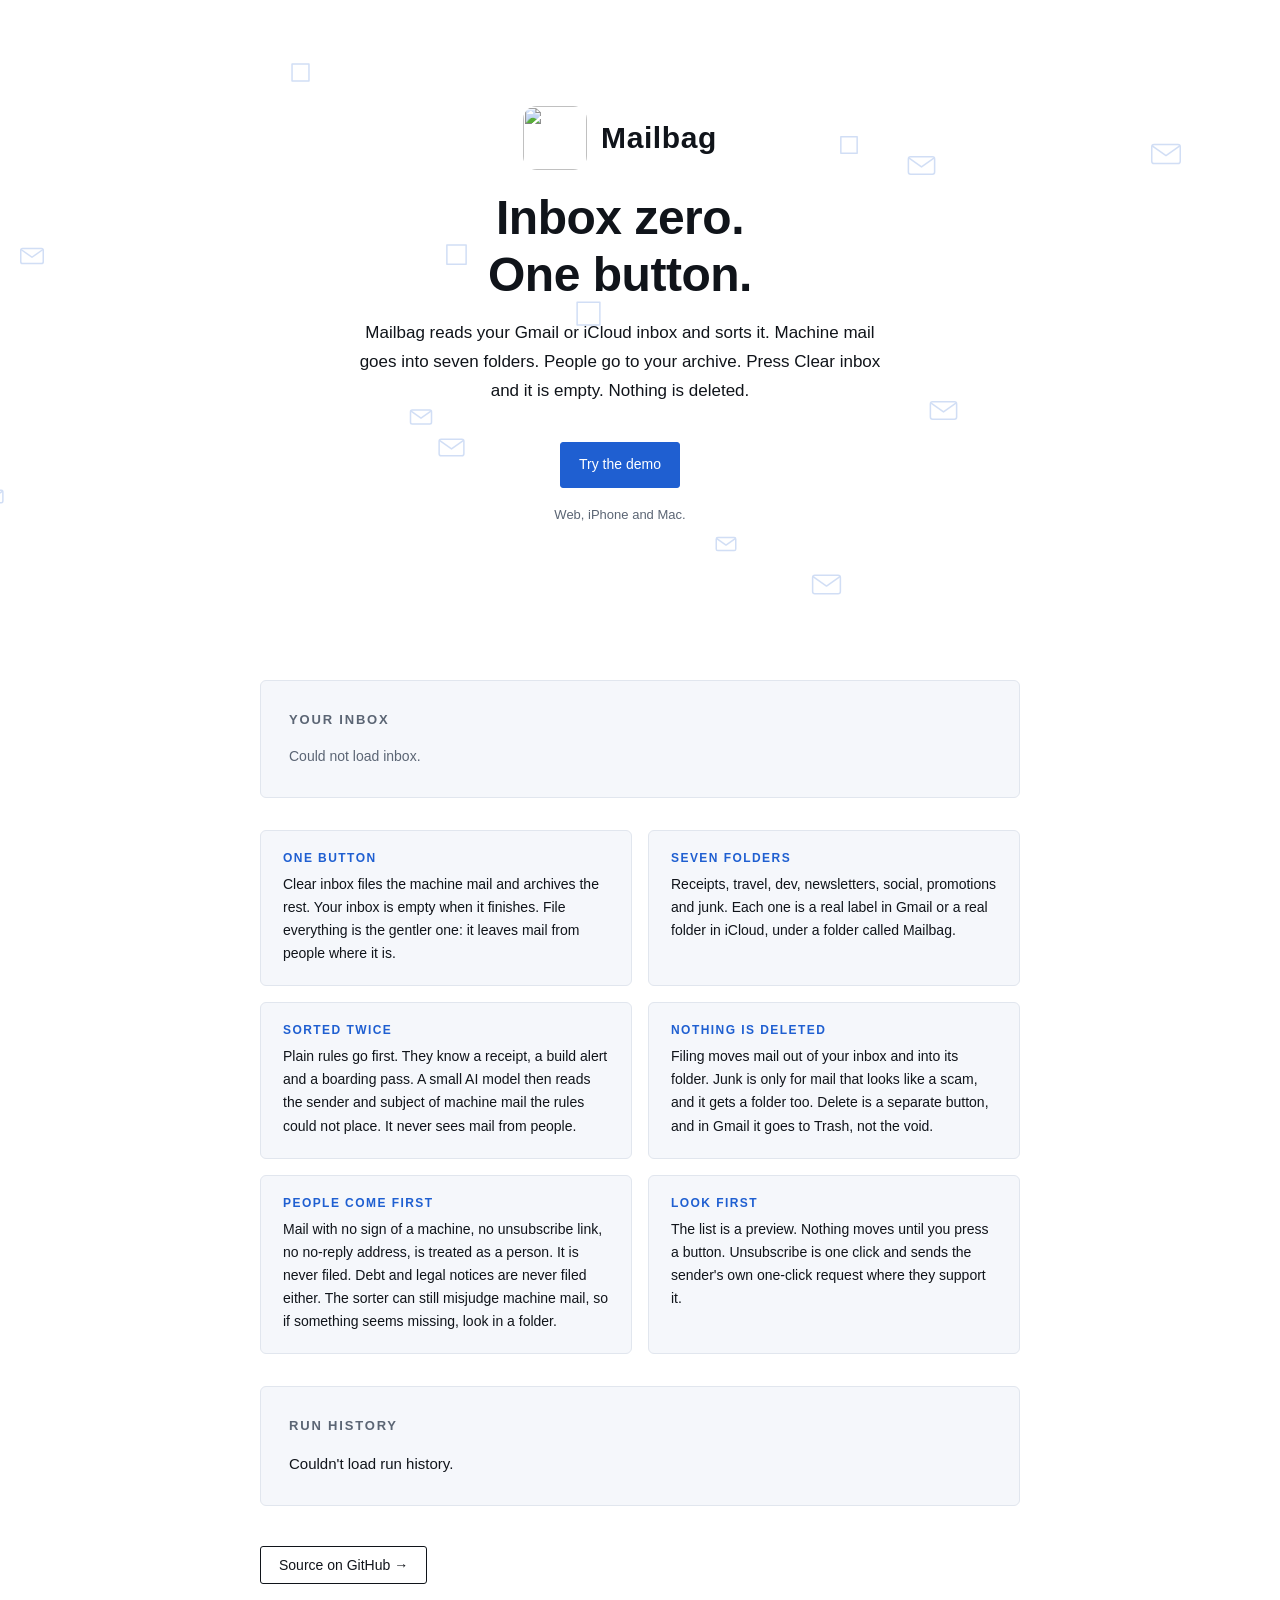
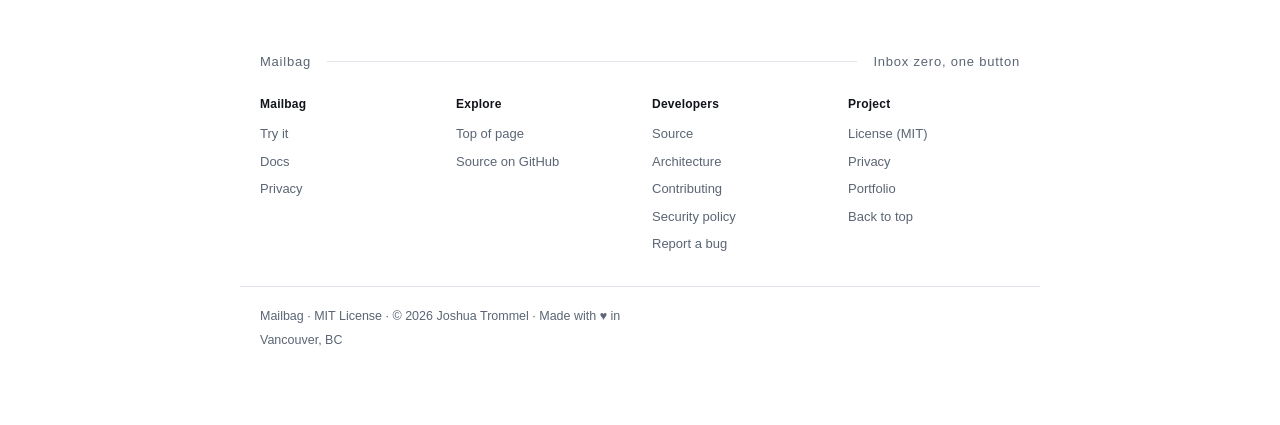
==== landing/index.html @ 0e7f6a47 "Move served links and hosts to jaybulb.com Co-Authored-By: Claude Fable 5.1 <noreply@anthropic.com> " ====
<!doctype html>
<html lang="en">
<head>
<meta charset="utf-8">
<meta name="viewport" content="width=device-width, initial-scale=1">
<title>Mailbag: inbox zero, one button</title>
<meta name="description" content="Mailbag clears your Gmail or iCloud inbox in one click. Machine mail goes into seven folders, people go to your archive. Nothing is deleted.">
<link rel="canonical" href="https://mailbag.jaybulb.com/">
<meta property="og:type" content="website">
<meta property="og:title" content="Mailbag: inbox zero, one button">
<meta property="og:description" content="One button clears your inbox. Machine mail goes into seven folders, people go to your archive. Nothing is deleted.">
<meta property="og:url" content="https://mailbag.jaybulb.com/">
<meta property="og:image" content="https://mailbag.jaybulb.com/og.png">
<meta name="twitter:card" content="summary_large_image">
<meta name="twitter:title" content="Mailbag: inbox zero, one button">
<meta name="twitter:description" content="One button clears your inbox. Machine mail goes into seven folders, people go to your archive. Nothing is deleted.">
<meta name="twitter:image" content="https://mailbag.jaybulb.com/og.png">
<link rel="icon" href="icon.svg">
<script>
// Native app windows already show "Mailbag" in their title bar, so don't repeat the wordmark inside the page.
if (/[?&]embed\b/.test(location.search)) document.documentElement.classList.add('is-embed');
</script>
<style>
  /* white paper, dark ink, one blue accent */
  :root{
    --bg:#ffffff; --panel:#f5f7fb; --border:#e1e6ee;
    --text:#10141a; --muted:#5b6574; --accent:#1f5fd1; --on-accent:#ffffff;
  }
  @media (prefers-color-scheme: dark){
    :root{
      --bg:#0c1016; --panel:#141a22; --border:#252d39;
      --text:#e8edf4; --muted:#98a3b3; --accent:#5b8ef0; --on-accent:#0c1016;
    }
  }
  *{box-sizing:border-box}
  html{scroll-behavior:smooth}
  body{
    margin:0; background:var(--bg); color:var(--text);
    font-family:-apple-system,BlinkMacSystemFont,"Helvetica Neue",Arial,sans-serif;
    padding:0 20px; -webkit-font-smoothing:antialiased;
  }
  .wrap{max-width:760px; margin:0 auto; padding-block:64px 40px;}
  .brand{display:flex; align-items:center; gap:14px; margin-bottom:28px;}
  .brand img{width:48px; height:48px; border-radius:11px;}
  .brand span{font-size:20px; font-weight:600; letter-spacing:.02em;}
  h1{font-size:clamp(30px,5.4vw,48px); line-height:1.18; letter-spacing:-0.01em; font-weight:600; margin:0 0 20px;}
  h2{font-size:13px; letter-spacing:.14em; text-transform:uppercase; color:var(--muted); font-weight:600; margin:0 0 14px;}
  p{font-size:17px; line-height:1.7; color:var(--muted); margin:0 0 16px; max-width:58ch;}
  .lede{color:var(--text);}
  .rule{height:1px; background:var(--border); border:0; margin:56px 0;}

  .panel{background:var(--panel); border:1px solid var(--border); border-radius:6px; padding:28px; margin:32px 0; font-size:15px; line-height:1.7;}
  .grid{display:grid; grid-template-columns:1fr 1fr; gap:16px; margin:32px 0;}
  @media (max-width:560px){.grid{grid-template-columns:1fr;}}
  .card{background:var(--panel); border:1px solid var(--border); border-radius:6px; padding:20px 22px;}
  .card h3{font-size:12px; margin:0 0 8px; letter-spacing:.12em; text-transform:uppercase; color:var(--accent); font-weight:600;}
  .card p{font-size:14px; margin:0; color:var(--text); line-height:1.65;}

  a.btn, button.btn{
    display:inline-flex; align-items:center; justify-content:center; gap:8px; margin-top:8px;
    color:var(--text); text-decoration:none; border:1px solid var(--text); background:none;
    padding:10px 18px; font-size:14px; border-radius:3px; font-family:inherit; cursor:pointer;
    transition:background .15s ease, color .15s ease, border-color .15s ease;
  }
  a.btn:hover, button.btn:hover:not(:disabled){background:var(--accent); border-color:var(--accent); color:var(--on-accent);}
  button.btn:disabled{cursor:not-allowed; opacity:.4;}
  .btn.primary{background:var(--accent); border-color:var(--accent); color:var(--on-accent);}
  .btn.primary:hover:not(:disabled){background:var(--text); border-color:var(--text); color:var(--bg);}

  /* the seven folders, with a live count in each */
  .boxes{display:grid; grid-template-columns:repeat(7,1fr); gap:8px; margin:0 0 18px; padding:0; list-style:none;}
  .boxes li{border:1.5px solid var(--accent); padding:10px 4px 8px; text-align:center; min-width:0;}
  .boxes b{display:block; font-size:22px; font-weight:500; color:var(--text); line-height:1.1; font-variant-numeric:tabular-nums;}
  .boxes span{display:block; font-size:10.5px; letter-spacing:.04em; color:var(--muted); margin-top:4px; overflow:hidden; text-overflow:ellipsis;}
  @media (max-width:560px){.boxes{grid-template-columns:repeat(4,1fr);}}

  footer{margin-top:56px; color:var(--muted); font-size:13px; border-top:1px solid var(--border); padding-top:20px;}
  footer a{color:var(--muted);}
  footer.foot{margin:56px -20px 0;padding:0 0 32px;border:0;background:none;text-align:left;font-size:13px;color:var(--muted)}
  footer.foot .foot-rule{display:flex;align-items:center;gap:16px;max-width:880px;margin:0 auto;padding:14px 20px 28px;font-size:13px;letter-spacing:.06em;font-weight:500;color:var(--muted)}
  footer.foot .foot-rule::before{content:"";order:1;flex:1;height:1px;background:var(--border)}
  footer.foot .foot-rule>:first-child{order:0}footer.foot .foot-rule>:last-child{order:2}
  @media (max-width:520px){footer.foot .foot-rule{flex-wrap:wrap;justify-content:center;gap:10px 16px}footer.foot .foot-rule::before{order:-1;flex-basis:100%}}
  .foot-dir{display:grid;grid-template-columns:repeat(4,1fr);gap:28px 24px;max-width:880px;margin:0 auto;padding:0 20px 28px;text-align:left}
  .foot-col h3{margin:0 0 8px;font-size:12px;font-weight:600;color:var(--text);letter-spacing:.02em;line-height:1.3}
  .foot-col ul{list-style:none;margin:0;padding:0}
  .foot-col a{position:relative;display:inline-block;padding:5px 0;margin:0;color:var(--muted);text-decoration:none;font-size:13px;line-height:1.35}
  .foot-col a::after{content:"";position:absolute;top:50%;left:0;transform:translateY(-50%);width:100%;height:44px;min-width:44px}
  .foot-col a:hover{color:var(--text);text-decoration:underline}
  .foot-bar{max-width:880px;margin:0 auto;padding:18px 20px 0;border-top:1px solid var(--border)}
  .foot-bar .foot-meta{margin:0;text-align:left;color:var(--muted);font-size:12.5px;line-height:1.9}
  .foot-bar .foot-meta a{color:var(--muted)}
  @media (max-width:700px){.foot-dir{grid-template-columns:repeat(2,1fr)}}

  /* hero: envelopes and little boxes drifting behind the headline */
  .hero{position:relative;isolation:isolate;overflow:hidden;text-align:center;display:flex;flex-direction:column;align-items:center;justify-content:center;min-height:72vh;min-height:72dvh;width:100%;margin:0 -20px;padding:0 20px}
  .hero-float{position:absolute;inset:-48px;z-index:0;color:var(--accent);opacity:.2;pointer-events:none;user-select:none}
  .float{position:absolute;width:var(--size);height:var(--size);margin:calc(var(--size) / -2) 0 0 calc(var(--size) / -2);animation:drift var(--dur,16s) ease-in-out var(--delay,0s) infinite alternate}
  .float svg{display:block;width:100%;height:100%;fill:none;stroke:currentColor;stroke-width:1.5;stroke-linecap:round;stroke-linejoin:round;animation:bob var(--bdur,12s) ease-in-out var(--bdelay,0s) infinite alternate}
  @keyframes drift{to{transform:translate(var(--dx,0px),var(--dy,0px))}}
  @keyframes bob{from{transform:rotate(calc(var(--rot,0deg) * -1))}to{transform:rotate(var(--rot,0deg))}}
  @media (prefers-reduced-motion: reduce){.float,.float svg{animation:none}html{scroll-behavior:auto}}
  .hero .inner{position:relative;z-index:1}
  .hero .brand{justify-content:center;margin-bottom:20px}
  .hero .brand img{width:64px;height:64px;border-radius:14px}
  .hero .brand span{font-size:30px}
  .hero h1{margin:0 0 16px}
  .hero .lede{margin:0 auto 28px}
  .is-embed .hero .brand{display:none}

  .row{display:flex;justify-content:space-between;gap:12px;padding:14px 0;border-bottom:1px solid var(--border);}
  .row:last-child{border-bottom:0}
  .chip{display:inline-block;font-size:11px;letter-spacing:.06em;border:1px solid var(--accent);color:var(--accent);padding:1px 7px;margin-right:6px;border-radius:2px}
  .mini{font-size:12px;padding:6px 10px;border:1px solid var(--border);background:none;color:var(--text);cursor:pointer;border-radius:3px;font-family:inherit}
  .mini:hover:not(:disabled){border-color:var(--accent);color:var(--accent)}
  .mini.quiet{color:var(--muted);border-color:transparent}
  .mini:disabled{opacity:.5;cursor:default}
</style>
</head>
<body>
<section class="hero" id="hero">
  <div class="hero-float" id="heroFloat" aria-hidden="true"></div>
  <div class="inner">
    <div class="brand"><img src="icon.svg" alt=""><span>Mailbag</span></div>
    <h1>Inbox zero.<br>One button.</h1>
    <p class="lede">Mailbag reads your Gmail or iCloud inbox and sorts it. Machine mail goes into seven folders. People go to your archive. Press Clear inbox and it is empty. Nothing is deleted.</p>
    <p><a class="btn primary" href="#inbox">Try the demo</a></p>
    <p style="font-size:13px;text-align:center;margin-inline:auto;">Web, iPhone and Mac.</p>
  </div>
</section>

<!-- Envelope and box sprites for the hero field -->
<svg width="0" height="0" style="position:absolute" aria-hidden="true" focusable="false">
  <symbol id="i-mail" viewBox="0 0 24 24">
    <rect vector-effect="non-scaling-stroke" x="3" y="6" width="18" height="12" rx="1.5"/>
    <path vector-effect="non-scaling-stroke" d="M3.5 7l8.5 6 8.5-6"/>
  </symbol>
  <symbol id="i-box" viewBox="0 0 24 24">
    <rect vector-effect="non-scaling-stroke" x="5" y="5" width="14" height="14"/>
  </symbol>
</svg>
<script>
// Field of envelopes and little boxes drifting behind the hero.
(function () {
  var field = document.getElementById('heroFloat');
  var hero = document.getElementById('hero');
  if (!field || !hero) return;
  var icons = ['i-mail', 'i-mail', 'i-box'];
  var rand = function (a, b) { return a + Math.random() * (b - a); };
  var count = window.innerWidth < 640 ? 8 : 14;
  var w = hero.offsetWidth, h = hero.offsetHeight;
  for (var i = 0; i < count; i++) {
    var el = document.createElement('div');
    el.className = 'float';
    el.style.setProperty('--size', rand(22, 40).toFixed(0) + 'px');
    el.style.left = rand(0, w) + 'px';
    el.style.top = rand(0, h) + 'px';
    el.style.setProperty('--dx', (rand(12, 26) * (Math.random() < 0.5 ? -1 : 1)).toFixed(1) + 'px');
    el.style.setProperty('--dy', (rand(10, 22) * (Math.random() < 0.5 ? -1 : 1)).toFixed(1) + 'px');
    el.style.setProperty('--dur', rand(12, 20).toFixed(1) + 's');
    el.style.setProperty('--delay', (-rand(0, 18)).toFixed(1) + 's');
    el.style.setProperty('--rot', rand(6, 24).toFixed(0) + 'deg');
    el.style.setProperty('--bdur', rand(9, 15).toFixed(1) + 's');
    el.style.setProperty('--bdelay', (-rand(0, 12)).toFixed(1) + 's');
    var svg = document.createElementNS('http://www.w3.org/2000/svg', 'svg');
    svg.setAttribute('viewBox', '0 0 24 24');
    var use = document.createElementNS('http://www.w3.org/2000/svg', 'use');
    use.setAttributeNS('http://www.w3.org/1999/xlink', 'href', '#' + icons[i % icons.length]);
    svg.appendChild(use);
    el.appendChild(svg);
    field.appendChild(el);
  }
})();
</script>

<div class="wrap" id="app" style="padding-top:0">
  <div class="panel" id="inbox">
    <h2>Your inbox</h2>
    <div id="inboxBody"></div>
  </div>

  <div class="grid">
    <div class="card">
      <h3>One button</h3>
      <p>Clear inbox files the machine mail and archives the rest. Your inbox is empty when it finishes. File everything is the gentler one: it leaves mail from people where it is.</p>
    </div>
    <div class="card">
      <h3>Seven folders</h3>
      <p>Receipts, travel, dev, newsletters, social, promotions and junk. Each one is a real label in Gmail or a real folder in iCloud, under a folder called Mailbag.</p>
    </div>
    <div class="card">
      <h3>Sorted twice</h3>
      <p>Plain rules go first. They know a receipt, a build alert and a boarding pass. A small AI model then reads the sender and subject of machine mail the rules could not place. It never sees mail from people.</p>
    </div>
    <div class="card">
      <h3>Nothing is deleted</h3>
      <p>Filing moves mail out of your inbox and into its folder. Junk is only for mail that looks like a scam, and it gets a folder too. Delete is a separate button, and in Gmail it goes to Trash, not the void.</p>
    </div>
    <div class="card">
      <h3>People come first</h3>
      <p>Mail with no sign of a machine, no unsubscribe link, no no-reply address, is treated as a person. It is never filed. Debt and legal notices are never filed either. The sorter can still misjudge machine mail, so if something seems missing, look in a folder.</p>
    </div>
    <div class="card">
      <h3>Look first</h3>
      <p>The list is a preview. Nothing moves until you press a button. Unsubscribe is one click and sends the sender's own one-click request where they support it.</p>
    </div>
  </div>

  <div class="panel" id="history" style="min-height:0;">
    <h2>Run history</h2>
    <div id="historyList" class="out" style="min-height:0;">loading…</div>
  </div>

  <a class="btn ghlink" href="https://github.com/nulljosh/mailbag">Source on GitHub →</a>

<footer class="foot">
  <div class="foot-rule" aria-hidden="true"><span>Mailbag</span><span>Inbox zero, one button</span></div>
  <nav class="foot-dir" aria-label="Footer">
    <div class="foot-col">
      <h3>Mailbag</h3>
      <ul>
        <li><a href="#inbox">Try it</a></li>
        <li><a href="https://jaybulb.com/docs.html#mailbag">Docs</a></li>
        <li><a href="privacy.html">Privacy</a></li>
      </ul>
    </div>
    <div class="foot-col">
      <h3>Explore</h3>
      <ul>
        <li><a href="#hero">Top of page</a></li>
        <li><a href="https://github.com/nulljosh/mailbag">Source on GitHub</a></li>
      </ul>
    </div>
    <div class="foot-col">
      <h3>Developers</h3>
      <ul>
        <li><a href="https://github.com/nulljosh/mailbag">Source</a></li>
        <li><a href="https://github.com/nulljosh/mailbag/blob/main/docs/ARCHITECTURE.md">Architecture</a></li>
        <li><a href="https://github.com/nulljosh/mailbag/blob/main/CONTRIBUTING.md">Contributing</a></li>
        <li><a href="https://github.com/nulljosh/mailbag/blob/main/SECURITY.md">Security policy</a></li>
        <li><a href="https://github.com/nulljosh/mailbag/issues">Report a bug</a></li>
      </ul>
    </div>
    <div class="foot-col">
      <h3>Project</h3>
      <ul>
        <li><a href="https://github.com/nulljosh/mailbag/blob/main/LICENSE">License (MIT)</a></li>
        <li><a href="privacy.html">Privacy</a></li>
        <li><a href="https://jaybulb.com">Portfolio</a></li>
        <li><a href="#top">Back to top</a></li>
      </ul>
    </div>
  </nav>
  <div class="foot-bar">
    <p class="foot-meta">Mailbag &middot; MIT License &middot; &copy; 2026 Joshua Trommel &middot; Made with <span aria-hidden="true">&hearts;</span> in Vancouver, BC</p>
  </div>
</footer>
</div>

<script>
// inbox: real triage, gated on a connected session (cookie for web, ?token= for native).
(function(){
  const body = document.getElementById('inboxBody');
  const params = new URLSearchParams(location.search);
  const nativeToken = params.get('token');
  if (nativeToken) { localStorage.setItem('sieve_token', nativeToken); history.replaceState(null, '', location.pathname); }
  const token = localStorage.getItem('sieve_token');
  const authHeaders = token ? { Authorization: `Bearer ${token}` } : {};
  const FOLDERS = ['Receipts', 'Travel', 'Dev', 'Newsletters', 'Social', 'Promotions', 'Junk'];
  const esc = (t) => String(t == null ? '' : t).replace(/&/g, '&amp;').replace(/</g, '&lt;').replace(/>/g, '&gt;').replace(/"/g, '&quot;');
  const post = (path, payload) => fetch(path, { method: 'POST', headers: { 'Content-Type': 'application/json', ...authHeaders }, credentials: 'include', body: JSON.stringify(payload) });

  function domainOf(addr) { const m = (addr||'').match(/@([^ >]+)/); return m ? m[1].toLowerCase() : (addr||'unknown'); }

  function renderBoxes(messages) {
    const counts = Object.fromEntries(FOLDERS.map(f => [f, 0]));
    for (const m of messages) if (counts[m.category] !== undefined) counts[m.category]++;
    return `<ol class="boxes" aria-label="Smart folders">${FOLDERS.map(f => `<li><b data-box="${f}">${counts[f]}</b><span>${f}</span></li>`).join('')}</ol>`;
  }

  function renderRollup(messages) {
    const junk = messages.filter(m => m.listUnsubscribe && ['Junk', 'Promotions', 'Newsletters'].includes(m.category));
    const groups = {};
    for (const m of junk) (groups[domainOf(m.from)] ||= []).push(m);
    const senders = Object.entries(groups).filter(([, list]) => list.length > 1).sort((a, b) => b[1].length - a[1].length);
    if (!senders.length) return '';
    return `<div style="margin-bottom:16px;padding-bottom:12px;border-bottom:1px solid var(--border);">
      <div style="font-size:13px;font-weight:600;margin-bottom:8px;">Unsubscribe from repeat senders</div>
      ${senders.map(([domain, list]) => `
        <div data-rollup="${esc(domain)}" style="display:flex;justify-content:space-between;align-items:center;gap:12px;padding:6px 0;">
          <div style="font-size:13px;color:var(--text);">${esc(domain)} <span style="color:var(--muted);">(${list.length})</span></div>
          <button class="mini" data-rollup-act="${esc(domain)}" style="color:var(--accent);">Unsubscribe all</button>
        </div>`).join('')}
    </div>`;
  }

  function render(messages) {
    if (!messages.length) { body.innerHTML = '<p style="margin:0;color:var(--muted);font-size:14px;">Inbox is clean. Nothing to file.</p>'; return; }
    const filable = messages.filter(m => FOLDERS.includes(m.category));
    const staying = messages.length - filable.length;
    body.innerHTML = renderBoxes(messages) +
      `<div style="display:flex;justify-content:space-between;align-items:center;gap:12px;flex-wrap:wrap;margin-bottom:8px;">
        <div id="summary" style="font-size:13px;color:var(--muted);">${filable.length} to file. ${staying} stay${staying === 1 ? 's' : ''} in your inbox.</div>
        <span style="display:flex;gap:8px;flex-wrap:wrap;">
          <button class="btn" id="fileAll" style="margin:0;" ${filable.length ? '' : 'disabled'}>File everything</button>
          <button class="btn primary" id="clearAll" style="margin:0;">Clear inbox</button>
        </span>
      </div>` +
      renderRollup(messages) + messages.map(m => {
        const folder = FOLDERS.includes(m.category) ? m.category : null;
        const canUnsub = m.listUnsubscribe && ['Junk', 'Promotions', 'Newsletters'].includes(m.category);
        return `
      <div class="row" data-id="${esc(m.id)}">
        <div style="min-width:0;">
          <div style="font-size:13px;font-weight:600;">${esc(m.from)}</div>
          <div style="font-size:13px;color:var(--text);">${esc(m.subject || '(no subject)')}</div>
          <div style="font-size:12px;color:var(--muted);margin-top:3px;">${folder ? `<span class="chip">${folder}</span>` : '<span class="chip" style="border-color:var(--border);color:var(--muted);">Inbox</span>'}${m.isJunk ? esc(`${m.score} signals: ${m.reasons.join(', ')}`) : (folder ? '' : 'a person, stays put')}</div>
        </div>
        <div style="display:flex;gap:6px;flex-shrink:0;align-self:center;flex-wrap:wrap;justify-content:flex-end;">
          ${folder ? `<button class="mini" data-act="organize" data-cat="${folder}">File to ${folder}</button>` : ''}
          ${canUnsub ? `<button class="mini" data-act="unsubscribe">Unsubscribe</button>` : ''}
          <button class="mini" data-act="archive">Archive</button>
          <button class="mini quiet" data-act="delete">Delete</button>
        </div>
      </div>`; }).join('');

    const fade = (row) => { if (row) { row.style.opacity = '0.35'; row.style.pointerEvents = 'none'; } };

    // files every message that has a folder; resolves to null if the server refused
    async function fileAll() {
      if (!filable.length) return { total: 0, names: [], failed: 0 };
      const r = await post('/api/organize', { items: filable.map(m => ({ messageId: m.id, category: m.category })) });
      if (!r.ok) return null;
      const { organized = {}, failed = 0 } = await r.json();
      for (const m of filable) if (organized[m.category]) fade(body.querySelector(`[data-id="${CSS.escape(m.id)}"]`));
      return { total: Object.values(organized).reduce((a, b) => a + b, 0), names: Object.keys(organized), failed };
    }
    const fileBtn = document.getElementById('fileAll'), clearBtn = document.getElementById('clearAll'), summary = document.getElementById('summary');

    fileBtn.addEventListener('click', async () => {
      fileBtn.disabled = true; fileBtn.textContent = 'Filing…';
      const done = await fileAll();
      if (!done) { fileBtn.disabled = false; fileBtn.textContent = 'File everything'; summary.textContent = 'Could not file. Try again.'; return; }
      fileBtn.textContent = 'Filed';
      summary.textContent = `Filed ${done.total} into ${done.names.length} ${done.names.length === 1 ? 'folder' : 'folders'}${done.failed ? `, ${done.failed} failed` : ''}. ${staying} stay${staying === 1 ? 's' : ''} in your inbox. Nothing was deleted.`;
    });

    // inbox zero: file what has a folder, archive the people. Nothing is deleted.
    clearBtn.addEventListener('click', async () => {
      clearBtn.disabled = fileBtn.disabled = true; clearBtn.textContent = 'Clearing…';
      const done = await fileAll();
      if (!done) { clearBtn.disabled = false; fileBtn.disabled = !filable.length; clearBtn.textContent = 'Clear inbox'; summary.textContent = 'Could not clear. Try again.'; return; }
      const people = messages.filter(m => !FOLDERS.includes(m.category));
      const results = await Promise.all(people.map(m => post('/api/action', { messageId: m.id, action: 'archive' }).then(r => r.ok, () => false)));
      people.forEach((m, i) => { if (results[i]) fade(body.querySelector(`[data-id="${CSS.escape(m.id)}"]`)); });
      const failed = done.failed + results.filter(ok => !ok).length;
      clearBtn.textContent = failed ? 'Clear inbox' : 'Cleared'; clearBtn.disabled = !failed;
      summary.textContent = `Filed ${done.total}, archived ${results.filter(Boolean).length}${failed ? `, ${failed} failed` : ''}. Nothing was deleted.`;
    });

    body.querySelectorAll('.row button').forEach(btn => btn.addEventListener('click', async () => {
      const row = btn.closest('[data-id]');
      const id = row.dataset.id;
      const msg = messages.find(m => m.id === id);
      btn.disabled = true; btn.textContent = '…';
      await post('/api/action', { messageId: id, action: btn.dataset.act, category: btn.dataset.cat, listUnsubscribe: msg.listUnsubscribe, oneClick: msg.oneClick });
      fade(row);
    }));
    body.querySelectorAll('[data-rollup-act]').forEach(btn => btn.addEventListener('click', async () => {
      const domain = btn.dataset.rollupAct;
      const group = messages.filter(m => m.listUnsubscribe && ['Junk', 'Promotions', 'Newsletters'].includes(m.category) && domainOf(m.from) === domain);
      btn.disabled = true; btn.textContent = '…';
      await Promise.all(group.map(m => post('/api/action', { messageId: m.id, action: 'unsubscribe', listUnsubscribe: m.listUnsubscribe, oneClick: m.oneClick })));
      btn.closest('[data-rollup]').style.opacity = '0.35';
      for (const m of group) fade(body.querySelector(`[data-id="${CSS.escape(m.id)}"]`));
    }));
  }

  const native = params.get('native');
  function connectPicker() {
    body.innerHTML = `
      <div style="display:flex;flex-wrap:wrap;gap:8px;justify-content:center;">
        <a class="btn" href="/auth/start">Connect Gmail</a>
        <a class="btn" id="outlookBtn" href="/auth/start/outlook" hidden>Connect Outlook</a>
        <button class="btn" id="icloudBtn">Connect iCloud</button>
        <button class="btn primary" id="demoBtn">Try the demo inbox</button>
      </div>
      <p style="font-size:12px;color:var(--muted);text-align:center;margin:12px auto 0;">The demo is sample mail. No account, nothing real is touched.</p>
      <form id="icloudForm" style="display:none;margin:12px auto 0;max-width:320px;text-align:left;">
        <p style="font-size:13px;color:var(--muted);margin:0 0 8px;">iCloud has no sign-in flow like Gmail. Use an <a href="https://support.apple.com/en-us/102654" target="_blank" rel="noopener">app-specific password</a>, not your Apple ID password.</p>
        <input name="email" type="email" placeholder="you@icloud.com" required style="width:100%;padding:10px;margin-bottom:8px;border:1px solid var(--border);background:var(--bg);color:var(--text);font-size:14px;border-radius:3px;">
        <input name="appPassword" type="password" placeholder="app-specific password" required style="width:100%;padding:10px;margin-bottom:8px;border:1px solid var(--border);background:var(--bg);color:var(--text);font-size:14px;border-radius:3px;">
        <button type="submit" class="btn">Connect</button>
        <p id="icloudErr" style="color:var(--accent);font-size:13px;margin:8px 0 0;"></p>
      </form>`;
    // Outlook only shows once the server says its sign-in is switched on
    fetch('/api/providers').then(r => r.json()).then(p => { if (p.outlook) document.getElementById('outlookBtn').hidden = false; }).catch(() => {});
    document.getElementById('demoBtn').addEventListener('click', async () => {
      const r = await fetch('/auth/demo', { method: 'POST' });
      if (!r.ok) return;
      const { token } = await r.json();
      localStorage.setItem('sieve_token', token);
      location.reload();
    });
    document.getElementById('icloudBtn').addEventListener('click', () => {
      document.getElementById('icloudForm').style.display = 'block';
    });
    document.getElementById('icloudForm').addEventListener('submit', async (e) => {
      e.preventDefault();
      const fd = new FormData(e.target);
      const r = await fetch('/auth/icloud', { method: 'POST', headers: { 'Content-Type': 'application/json' },
        body: JSON.stringify({ email: fd.get('email'), appPassword: fd.get('appPassword') }) });
      if (!r.ok) { document.getElementById('icloudErr').textContent = await r.text(); return; }
      const { token } = await r.json();
      localStorage.setItem('sieve_token', token);
      location.reload();
    });
  }

  fetch('/api/messages', { headers: authHeaders, credentials: 'include' }).then(r => {
    if (r.status === 401) { connectPicker(); return; }
    if (!r.ok) { body.innerHTML = '<p style="margin:0;color:var(--muted);font-size:14px;">Could not load inbox.</p>'; return; }
    return r.json().then(render);
  });
})();
// run history, fetched from the worker's KV-backed log
(function(){
  const el = document.getElementById('historyList');
  fetch('/api/runs').then(r => r.json()).then(runs => {
    if(!runs.length){ el.textContent = "No runs logged yet. /mail apply reports here."; return; }
    el.innerHTML = runs.slice(0, 10).map(r => {
      const d = new Date(r.at);
      const when = d.toLocaleDateString(undefined, {month:'short', day:'numeric'}) + ' ' + d.toLocaleTimeString(undefined, {hour:'numeric', minute:'2-digit'});
      return `${when}, ${r.mode}: ${r.filed} filed, ${r.fixed} fixed, ${r.unsubscribed} unsubscribed, ${r.archived} archived`;
    }).join('\n');
  }).catch(() => { el.textContent = "Couldn't load run history."; });
})();

</script>
</body>
</html>
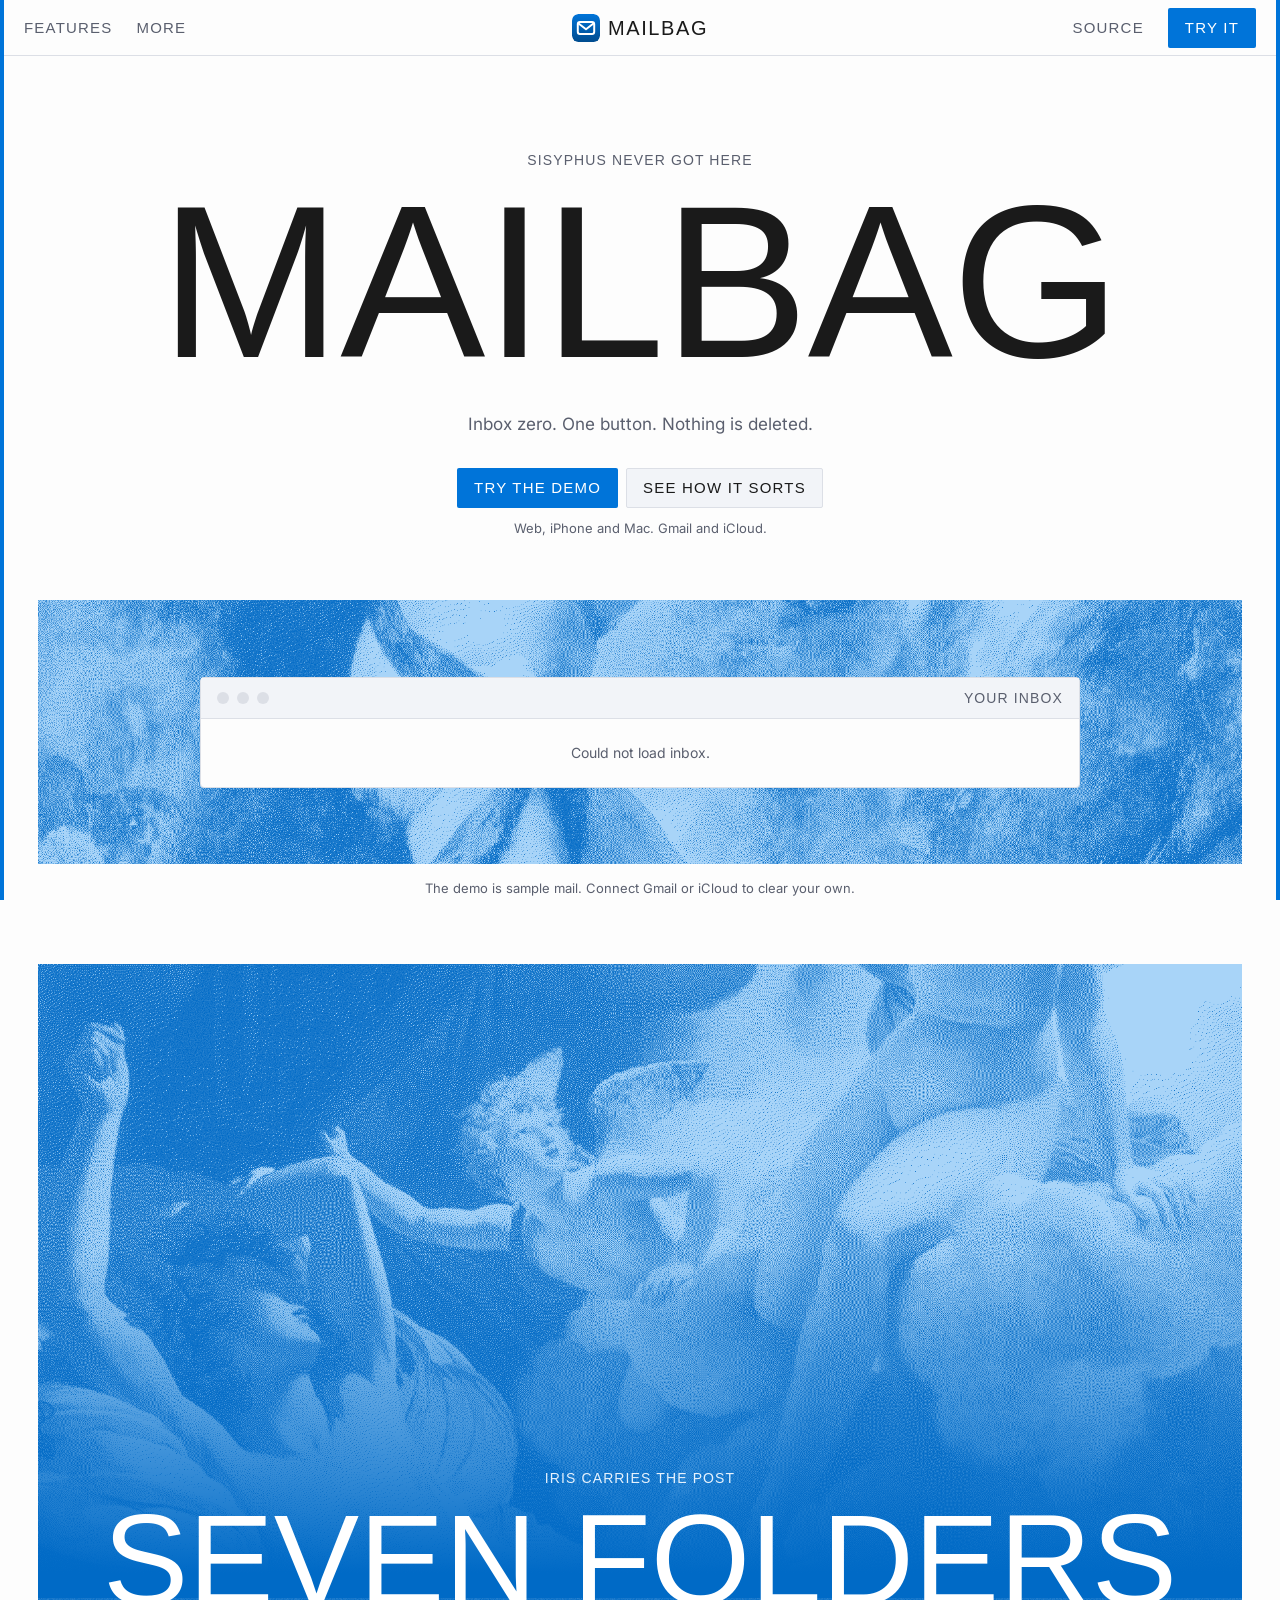
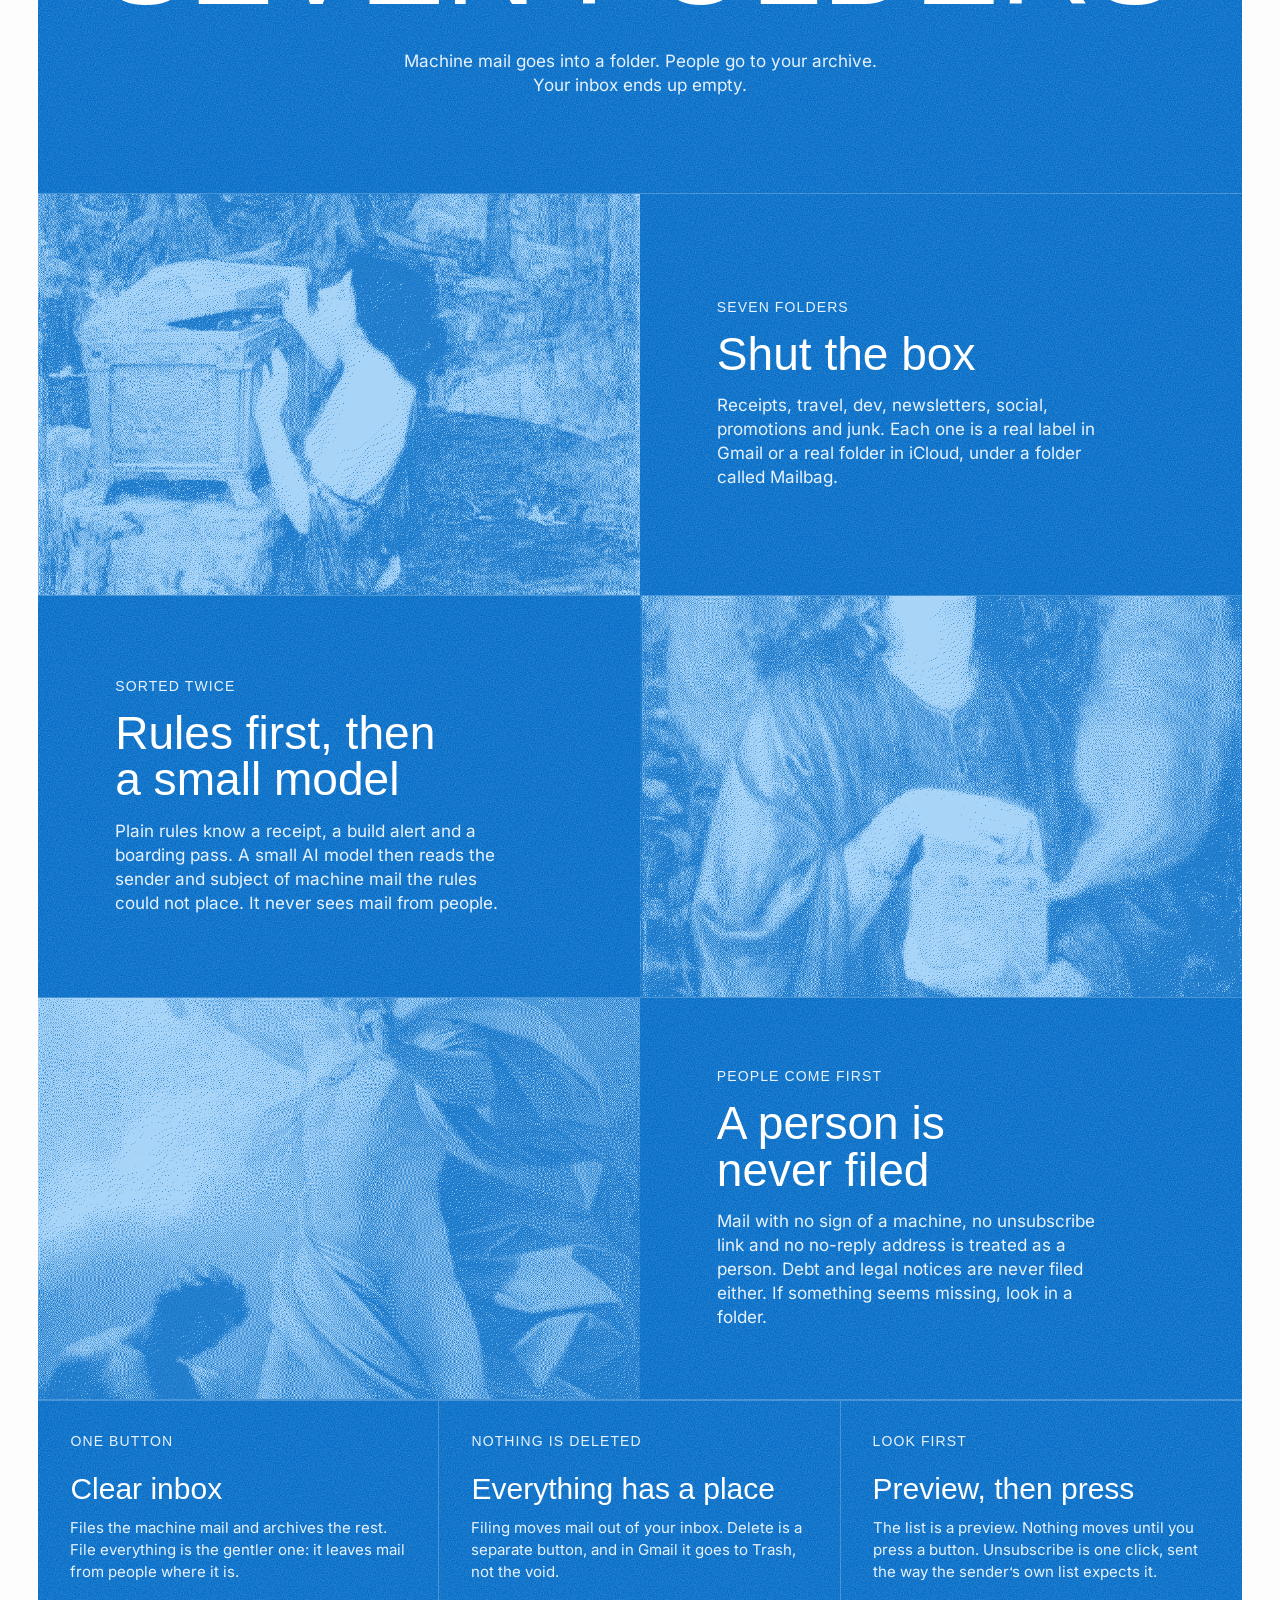
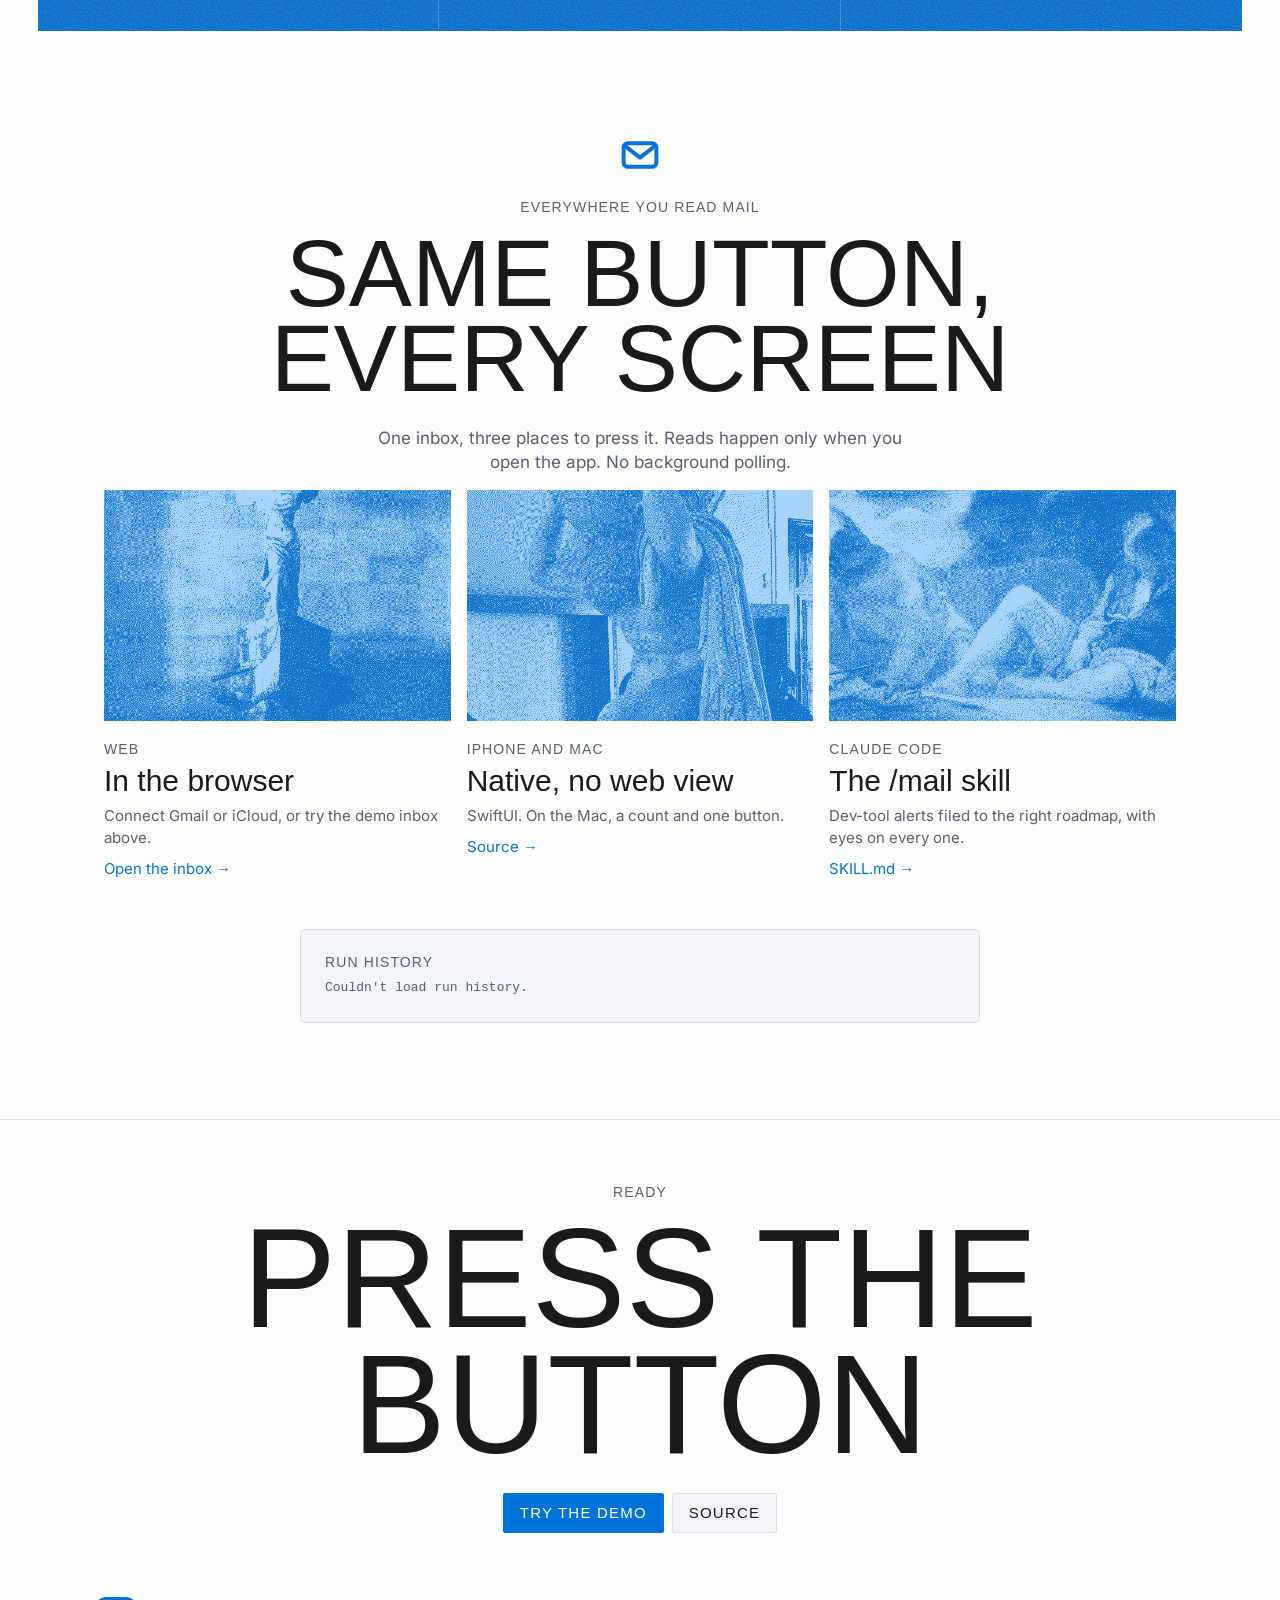
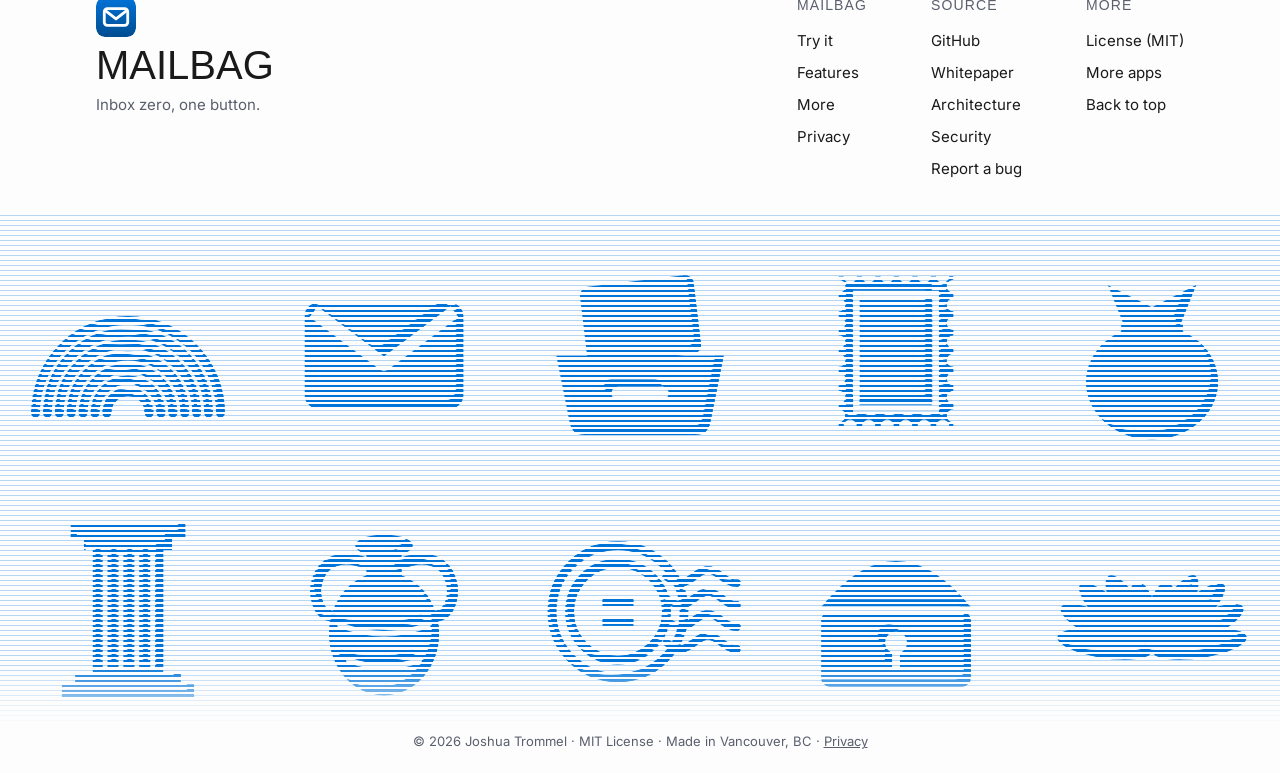
==== commit 877919d2: "Landing rebuilt in the Hermes style (clrs.cc blue, Greek halftone art, Mailbag Sans and Display, gly" ====
--- a/landing/index.html
+++ b/landing/index.html
@@ -1,262 +1,142 @@
-<!doctype html>
+<!DOCTYPE html>
 <html lang="en">
 <head>
-<meta charset="utf-8">
-<meta name="viewport" content="width=device-width, initial-scale=1">
-<title>Mailbag: inbox zero, one button</title>
+<meta charset="UTF-8">
+<meta name="viewport" content="width=device-width, initial-scale=1.0, viewport-fit=cover">
+<title>Mailbag. Inbox zero, one button.</title>
 <meta name="description" content="Mailbag clears your Gmail or iCloud inbox in one click. Machine mail goes into seven folders, people go to your archive. Nothing is deleted.">
+<meta name="theme-color" content="#fdfdfd" media="(prefers-color-scheme: light)">
+<meta name="theme-color" content="#001f3f" media="(prefers-color-scheme: dark)">
 <link rel="canonical" href="https://mailbag.jaybulb.com/">
+<link rel="icon" href="favicon.svg" type="image/svg+xml">
+<link rel="apple-touch-icon" href="apple-touch-icon.png">
 <meta property="og:type" content="website">
-<meta property="og:title" content="Mailbag: inbox zero, one button">
+<meta property="og:site_name" content="Mailbag">
+<meta property="og:title" content="Mailbag. Inbox zero, one button.">
 <meta property="og:description" content="One button clears your inbox. Machine mail goes into seven folders, people go to your archive. Nothing is deleted.">
 <meta property="og:url" content="https://mailbag.jaybulb.com/">
 <meta property="og:image" content="https://mailbag.jaybulb.com/og.png">
 <meta name="twitter:card" content="summary_large_image">
-<meta name="twitter:title" content="Mailbag: inbox zero, one button">
+<meta name="twitter:title" content="Mailbag. Inbox zero, one button.">
 <meta name="twitter:description" content="One button clears your inbox. Machine mail goes into seven folders, people go to your archive. Nothing is deleted.">
 <meta name="twitter:image" content="https://mailbag.jaybulb.com/og.png">
-<link rel="icon" href="icon.svg">
-<script>
-// Native app windows already show "Mailbag" in their title bar, so don't repeat the wordmark inside the page.
-if (/[?&]embed\b/.test(location.search)) document.documentElement.classList.add('is-embed');
-</script>
-<style>
-  /* white paper, dark ink, one blue accent */
-  :root{
-    --bg:#ffffff; --panel:#f5f7fb; --border:#e1e6ee;
-    --text:#10141a; --muted:#5b6574; --accent:#1f5fd1; --on-accent:#ffffff;
-  }
-  @media (prefers-color-scheme: dark){
-    :root{
-      --bg:#0c1016; --panel:#141a22; --border:#252d39;
-      --text:#e8edf4; --muted:#98a3b3; --accent:#5b8ef0; --on-accent:#0c1016;
-    }
-  }
-  *{box-sizing:border-box}
-  html{scroll-behavior:smooth}
-  body{
-    margin:0; background:var(--bg); color:var(--text);
-    font-family:-apple-system,BlinkMacSystemFont,"Helvetica Neue",Arial,sans-serif;
-    padding:0 20px; -webkit-font-smoothing:antialiased;
-  }
-  .wrap{max-width:760px; margin:0 auto; padding-block:64px 40px;}
-  .brand{display:flex; align-items:center; gap:14px; margin-bottom:28px;}
-  .brand img{width:48px; height:48px; border-radius:11px;}
-  .brand span{font-size:20px; font-weight:600; letter-spacing:.02em;}
-  h1{font-size:clamp(30px,5.4vw,48px); line-height:1.18; letter-spacing:-0.01em; font-weight:600; margin:0 0 20px;}
-  h2{font-size:13px; letter-spacing:.14em; text-transform:uppercase; color:var(--muted); font-weight:600; margin:0 0 14px;}
-  p{font-size:17px; line-height:1.7; color:var(--muted); margin:0 0 16px; max-width:58ch;}
-  .lede{color:var(--text);}
-  .rule{height:1px; background:var(--border); border:0; margin:56px 0;}
-
-  .panel{background:var(--panel); border:1px solid var(--border); border-radius:6px; padding:28px; margin:32px 0; font-size:15px; line-height:1.7;}
-  .grid{display:grid; grid-template-columns:1fr 1fr; gap:16px; margin:32px 0;}
-  @media (max-width:560px){.grid{grid-template-columns:1fr;}}
-  .card{background:var(--panel); border:1px solid var(--border); border-radius:6px; padding:20px 22px;}
-  .card h3{font-size:12px; margin:0 0 8px; letter-spacing:.12em; text-transform:uppercase; color:var(--accent); font-weight:600;}
-  .card p{font-size:14px; margin:0; color:var(--text); line-height:1.65;}
-
-  a.btn, button.btn{
-    display:inline-flex; align-items:center; justify-content:center; gap:8px; margin-top:8px;
-    color:var(--text); text-decoration:none; border:1px solid var(--text); background:none;
-    padding:10px 18px; font-size:14px; border-radius:3px; font-family:inherit; cursor:pointer;
-    transition:background .15s ease, color .15s ease, border-color .15s ease;
-  }
-  a.btn:hover, button.btn:hover:not(:disabled){background:var(--accent); border-color:var(--accent); color:var(--on-accent);}
-  button.btn:disabled{cursor:not-allowed; opacity:.4;}
-  .btn.primary{background:var(--accent); border-color:var(--accent); color:var(--on-accent);}
-  .btn.primary:hover:not(:disabled){background:var(--text); border-color:var(--text); color:var(--bg);}
-
-  /* the seven folders, with a live count in each */
-  .boxes{display:grid; grid-template-columns:repeat(7,1fr); gap:8px; margin:0 0 18px; padding:0; list-style:none;}
-  .boxes li{border:1.5px solid var(--accent); padding:10px 4px 8px; text-align:center; min-width:0;}
-  .boxes b{display:block; font-size:22px; font-weight:500; color:var(--text); line-height:1.1; font-variant-numeric:tabular-nums;}
-  .boxes span{display:block; font-size:10.5px; letter-spacing:.04em; color:var(--muted); margin-top:4px; overflow:hidden; text-overflow:ellipsis;}
-  @media (max-width:560px){.boxes{grid-template-columns:repeat(4,1fr);}}
-
-  footer{margin-top:56px; color:var(--muted); font-size:13px; border-top:1px solid var(--border); padding-top:20px;}
-  footer a{color:var(--muted);}
-  footer.foot{margin:56px -20px 0;padding:0 0 32px;border:0;background:none;text-align:left;font-size:13px;color:var(--muted)}
-  footer.foot .foot-rule{display:flex;align-items:center;gap:16px;max-width:880px;margin:0 auto;padding:14px 20px 28px;font-size:13px;letter-spacing:.06em;font-weight:500;color:var(--muted)}
-  footer.foot .foot-rule::before{content:"";order:1;flex:1;height:1px;background:var(--border)}
-  footer.foot .foot-rule>:first-child{order:0}footer.foot .foot-rule>:last-child{order:2}
-  @media (max-width:520px){footer.foot .foot-rule{flex-wrap:wrap;justify-content:center;gap:10px 16px}footer.foot .foot-rule::before{order:-1;flex-basis:100%}}
-  .foot-dir{display:grid;grid-template-columns:repeat(4,1fr);gap:28px 24px;max-width:880px;margin:0 auto;padding:0 20px 28px;text-align:left}
-  .foot-col h3{margin:0 0 8px;font-size:12px;font-weight:600;color:var(--text);letter-spacing:.02em;line-height:1.3}
-  .foot-col ul{list-style:none;margin:0;padding:0}
-  .foot-col a{position:relative;display:inline-block;padding:5px 0;margin:0;color:var(--muted);text-decoration:none;font-size:13px;line-height:1.35}
-  .foot-col a::after{content:"";position:absolute;top:50%;left:0;transform:translateY(-50%);width:100%;height:44px;min-width:44px}
-  .foot-col a:hover{color:var(--text);text-decoration:underline}
-  .foot-bar{max-width:880px;margin:0 auto;padding:18px 20px 0;border-top:1px solid var(--border)}
-  .foot-bar .foot-meta{margin:0;text-align:left;color:var(--muted);font-size:12.5px;line-height:1.9}
-  .foot-bar .foot-meta a{color:var(--muted)}
-  @media (max-width:700px){.foot-dir{grid-template-columns:repeat(2,1fr)}}
-
-  /* hero: envelopes and little boxes drifting behind the headline */
-  .hero{position:relative;isolation:isolate;overflow:hidden;text-align:center;display:flex;flex-direction:column;align-items:center;justify-content:center;min-height:72vh;min-height:72dvh;width:100%;margin:0 -20px;padding:0 20px}
-  .hero-float{position:absolute;inset:-48px;z-index:0;color:var(--accent);opacity:.2;pointer-events:none;user-select:none}
-  .float{position:absolute;width:var(--size);height:var(--size);margin:calc(var(--size) / -2) 0 0 calc(var(--size) / -2);animation:drift var(--dur,16s) ease-in-out var(--delay,0s) infinite alternate}
-  .float svg{display:block;width:100%;height:100%;fill:none;stroke:currentColor;stroke-width:1.5;stroke-linecap:round;stroke-linejoin:round;animation:bob var(--bdur,12s) ease-in-out var(--bdelay,0s) infinite alternate}
-  @keyframes drift{to{transform:translate(var(--dx,0px),var(--dy,0px))}}
-  @keyframes bob{from{transform:rotate(calc(var(--rot,0deg) * -1))}to{transform:rotate(var(--rot,0deg))}}
-  @media (prefers-reduced-motion: reduce){.float,.float svg{animation:none}html{scroll-behavior:auto}}
-  .hero .inner{position:relative;z-index:1}
-  .hero .brand{justify-content:center;margin-bottom:20px}
-  .hero .brand img{width:64px;height:64px;border-radius:14px}
-  .hero .brand span{font-size:30px}
-  .hero h1{margin:0 0 16px}
-  .hero .lede{margin:0 auto 28px}
-  .is-embed .hero .brand{display:none}
-
-  .row{display:flex;justify-content:space-between;gap:12px;padding:14px 0;border-bottom:1px solid var(--border);}
-  .row:last-child{border-bottom:0}
-  .chip{display:inline-block;font-size:11px;letter-spacing:.06em;border:1px solid var(--accent);color:var(--accent);padding:1px 7px;margin-right:6px;border-radius:2px}
-  .mini{font-size:12px;padding:6px 10px;border:1px solid var(--border);background:none;color:var(--text);cursor:pointer;border-radius:3px;font-family:inherit}
-  .mini:hover:not(:disabled){border-color:var(--accent);color:var(--accent)}
-  .mini.quiet{color:var(--muted);border-color:transparent}
-  .mini:disabled{opacity:.5;cursor:default}
-</style>
+<link rel="stylesheet" href="tokens.css">
+<link rel="stylesheet" href="landing.css">
+<script src="landing.js" defer></script>
 </head>
 <body>
+
+<header class="nav" aria-label="Site">
+  <nav class="nav-links" aria-label="Main">
+    <a href="#features">Features</a>
+    <a href="#more">More</a>
+  </nav>
+  <a class="nav-brand" href="#top" aria-label="Mailbag home"><img src="icon.svg" alt="" width="28" height="28"><span>Mailbag</span></a>
+  <div class="nav-end">
+    <a class="nav-get" href="https://github.com/nulljosh/mailbag">Source</a>
+    <a class="btn btn-solid" href="#inbox">Try it</a>
+  </div>
+</header>
+
+<!-- Art, dithered to halftone by hand, all public domain via Wikimedia Commons: Titian, Sisyphus (Prado);
+     Pierre-Narcisse Guerin, Morpheus and Iris (Hermitage); J. W. Waterhouse, Pandora; D. G. Rossetti, Pandora;
+     Heinrich Fueger, Prometheus Brings Fire to Mankind; Winged Victory of Samothrace (Louvre); the Farnese Atlas
+     (Naples); Velazquez, Mercury and Argus (Prado). Every image is used once. -->
+<main id="top">
 <section class="hero" id="hero">
-  <div class="hero-float" id="heroFloat" aria-hidden="true"></div>
-  <div class="inner">
-    <div class="brand"><img src="icon.svg" alt=""><span>Mailbag</span></div>
-    <h1>Inbox zero.<br>One button.</h1>
-    <p class="lede">Mailbag reads your Gmail or iCloud inbox and sorts it. Machine mail goes into seven folders. People go to your archive. Press Clear inbox and it is empty. Nothing is deleted.</p>
-    <p><a class="btn primary" href="#inbox">Try the demo</a></p>
-    <p style="font-size:13px;text-align:center;margin-inline:auto;">Web, iPhone and Mac.</p>
+  <div class="wrap center hero-copy">
+    <p class="label">Sisyphus never got here</p>
+    <h1>Mailbag</h1>
+    <p class="lead">Inbox zero. One button. Nothing is deleted.</p>
+    <div class="cta">
+      <a class="btn btn-solid" href="#inbox">Try the demo</a>
+      <a class="btn btn-ghost" href="#features">See how it sorts</a>
+    </div>
+    <p class="fine">Web, iPhone and Mac. Gmail and iCloud.</p>
+  </div>
+
+  <div class="demo-wrap reveal">
+    <div class="stage">
+      <div class="art stage-art" style="--img: url(art/sisyphus.png)" aria-hidden="true"></div>
+      <div class="inbox" id="inbox" role="region" aria-label="Your inbox, live">
+        <div class="inbox-head"><span class="lights" aria-hidden="true"><i></i><i></i><i></i></span><p class="label">Your inbox</p></div>
+        <div id="inboxBody"></div>
+      </div>
+    </div>
+    <p class="demo-hint">The demo is sample mail. Connect Gmail or iCloud to clear your own.</p>
   </div>
 </section>
 
-<!-- Envelope and box sprites for the hero field -->
-<svg width="0" height="0" style="position:absolute" aria-hidden="true" focusable="false">
-  <symbol id="i-mail" viewBox="0 0 24 24">
-    <rect vector-effect="non-scaling-stroke" x="3" y="6" width="18" height="12" rx="1.5"/>
-    <path vector-effect="non-scaling-stroke" d="M3.5 7l8.5 6 8.5-6"/>
-  </symbol>
-  <symbol id="i-box" viewBox="0 0 24 24">
-    <rect vector-effect="non-scaling-stroke" x="5" y="5" width="14" height="14"/>
-  </symbol>
-</svg>
-<script>
-// Field of envelopes and little boxes drifting behind the hero.
-(function () {
-  var field = document.getElementById('heroFloat');
-  var hero = document.getElementById('hero');
-  if (!field || !hero) return;
-  var icons = ['i-mail', 'i-mail', 'i-box'];
-  var rand = function (a, b) { return a + Math.random() * (b - a); };
-  var count = window.innerWidth < 640 ? 8 : 14;
-  var w = hero.offsetWidth, h = hero.offsetHeight;
-  for (var i = 0; i < count; i++) {
-    var el = document.createElement('div');
-    el.className = 'float';
-    el.style.setProperty('--size', rand(22, 40).toFixed(0) + 'px');
-    el.style.left = rand(0, w) + 'px';
-    el.style.top = rand(0, h) + 'px';
-    el.style.setProperty('--dx', (rand(12, 26) * (Math.random() < 0.5 ? -1 : 1)).toFixed(1) + 'px');
-    el.style.setProperty('--dy', (rand(10, 22) * (Math.random() < 0.5 ? -1 : 1)).toFixed(1) + 'px');
-    el.style.setProperty('--dur', rand(12, 20).toFixed(1) + 's');
-    el.style.setProperty('--delay', (-rand(0, 18)).toFixed(1) + 's');
-    el.style.setProperty('--rot', rand(6, 24).toFixed(0) + 'deg');
-    el.style.setProperty('--bdur', rand(9, 15).toFixed(1) + 's');
-    el.style.setProperty('--bdelay', (-rand(0, 12)).toFixed(1) + 's');
-    var svg = document.createElementNS('http://www.w3.org/2000/svg', 'svg');
-    svg.setAttribute('viewBox', '0 0 24 24');
-    var use = document.createElementNS('http://www.w3.org/2000/svg', 'use');
-    use.setAttributeNS('http://www.w3.org/1999/xlink', 'href', '#' + icons[i % icons.length]);
-    svg.appendChild(use);
-    el.appendChild(svg);
-    field.appendChild(el);
-  }
-})();
-</script>
-
-<div class="wrap" id="app" style="padding-top:0">
-  <div class="panel" id="inbox">
-    <h2>Your inbox</h2>
-    <div id="inboxBody"></div>
-  </div>
-
-  <div class="grid">
-    <div class="card">
-      <h3>One button</h3>
-      <p>Clear inbox files the machine mail and archives the rest. Your inbox is empty when it finishes. File everything is the gentler one: it leaves mail from people where it is.</p>
-    </div>
-    <div class="card">
-      <h3>Seven folders</h3>
-      <p>Receipts, travel, dev, newsletters, social, promotions and junk. Each one is a real label in Gmail or a real folder in iCloud, under a folder called Mailbag.</p>
-    </div>
-    <div class="card">
-      <h3>Sorted twice</h3>
-      <p>Plain rules go first. They know a receipt, a build alert and a boarding pass. A small AI model then reads the sender and subject of machine mail the rules could not place. It never sees mail from people.</p>
-    </div>
-    <div class="card">
-      <h3>Nothing is deleted</h3>
-      <p>Filing moves mail out of your inbox and into its folder. Junk is only for mail that looks like a scam, and it gets a folder too. Delete is a separate button, and in Gmail it goes to Trash, not the void.</p>
-    </div>
-    <div class="card">
-      <h3>People come first</h3>
-      <p>Mail with no sign of a machine, no unsubscribe link, no no-reply address, is treated as a person. It is never filed. Debt and legal notices are never filed either. The sorter can still misjudge machine mail, so if something seems missing, look in a folder.</p>
-    </div>
-    <div class="card">
-      <h3>Look first</h3>
-      <p>The list is a preview. Nothing moves until you press a button. Unsubscribe is one click and sends the sender's own one-click request where they support it.</p>
-    </div>
-  </div>
-
-  <div class="panel" id="history" style="min-height:0;">
-    <h2>Run history</h2>
-    <div id="historyList" class="out" style="min-height:0;">loading…</div>
-  </div>
-
-  <a class="btn ghlink" href="https://github.com/nulljosh/mailbag">Source on GitHub →</a>
-
-<footer class="foot">
-  <div class="foot-rule" aria-hidden="true"><span>Mailbag</span><span>Inbox zero, one button</span></div>
-  <nav class="foot-dir" aria-label="Footer">
-    <div class="foot-col">
-      <h3>Mailbag</h3>
-      <ul>
-        <li><a href="#inbox">Try it</a></li>
-        <li><a href="https://jaybulb.com/docs.html#mailbag">Docs</a></li>
-        <li><a href="privacy.html">Privacy</a></li>
-      </ul>
-    </div>
-    <div class="foot-col">
-      <h3>Explore</h3>
-      <ul>
-        <li><a href="#hero">Top of page</a></li>
-        <li><a href="https://github.com/nulljosh/mailbag">Source on GitHub</a></li>
-      </ul>
-    </div>
-    <div class="foot-col">
-      <h3>Developers</h3>
-      <ul>
-        <li><a href="https://github.com/nulljosh/mailbag">Source</a></li>
-        <li><a href="https://github.com/nulljosh/mailbag/blob/main/docs/ARCHITECTURE.md">Architecture</a></li>
-        <li><a href="https://github.com/nulljosh/mailbag/blob/main/CONTRIBUTING.md">Contributing</a></li>
-        <li><a href="https://github.com/nulljosh/mailbag/blob/main/SECURITY.md">Security policy</a></li>
-        <li><a href="https://github.com/nulljosh/mailbag/issues">Report a bug</a></li>
-      </ul>
-    </div>
-    <div class="foot-col">
-      <h3>Project</h3>
-      <ul>
-        <li><a href="https://github.com/nulljosh/mailbag/blob/main/LICENSE">License (MIT)</a></li>
-        <li><a href="privacy.html">Privacy</a></li>
-        <li><a href="https://jaybulb.com">Portfolio</a></li>
-        <li><a href="#top">Back to top</a></li>
-      </ul>
-    </div>
-  </nav>
-  <div class="foot-bar">
-    <p class="foot-meta">Mailbag &middot; MIT License &middot; &copy; 2026 Joshua Trommel &middot; Made with <span aria-hidden="true">&hearts;</span> in Vancouver, BC</p>
-  </div>
+<section class="band" id="features">
+  <div class="band-head">
+    <div class="art band-art" style="--img: url(art/iris.png)" aria-hidden="true"></div>
+    <div class="band-copy reveal">
+      <p class="label">Iris carries the post</p>
+      <h2>Seven folders</h2>
+      <p>Machine mail goes into a folder. People go to your archive. Your inbox ends up empty.</p>
+    </div>
+  </div>
+  <div class="frows">
+    <article class="frow reveal"><div class="art" style="--img: url(art/pandora-waterhouse.png)" aria-hidden="true"></div><div><p class="label">Seven folders</p><h3>Shut the box</h3><p>Receipts, travel, dev, newsletters, social, promotions and junk. Each one is a real label in Gmail or a real folder in iCloud, under a folder called Mailbag.</p></div></article>
+    <article class="frow reveal"><div class="art" style="--img: url(art/pandora-rossetti.png)" aria-hidden="true"></div><div><p class="label">Sorted twice</p><h3>Rules first, then a small model</h3><p>Plain rules know a receipt, a build alert and a boarding pass. A small AI model then reads the sender and subject of machine mail the rules could not place. It never sees mail from people.</p></div></article>
+    <article class="frow reveal"><div class="art" style="--img: url(art/prometheus.png)" aria-hidden="true"></div><div><p class="label">People come first</p><h3>A person is never filed</h3><p>Mail with no sign of a machine, no unsubscribe link and no no-reply address is treated as a person. Debt and legal notices are never filed either. If something seems missing, look in a folder.</p></div></article>
+  </div>
+  <div class="cells">
+    <article class="cell reveal"><p class="label">One button</p><h3>Clear inbox</h3><p>Files the machine mail and archives the rest. File everything is the gentler one: it leaves mail from people where it is.</p></article>
+    <article class="cell reveal"><p class="label">Nothing is deleted</p><h3>Everything has a place</h3><p>Filing moves mail out of your inbox. Delete is a separate button, and in Gmail it goes to Trash, not the void.</p></article>
+    <article class="cell reveal"><p class="label">Look first</p><h3>Preview, then press</h3><p>The list is a preview. Nothing moves until you press a button. Unsubscribe is one click, sent the way the sender’s own list expects it.</p></article>
+  </div>
+</section>
+
+<section class="sec field" id="more">
+  <div class="wrap center">
+    <div class="reveal">
+      <i class="glyph" aria-hidden="true"></i>
+      <p class="label">Everywhere you read mail</p>
+      <h2>Same button, every screen</h2>
+      <p class="body">One inbox, three places to press it. Reads happen only when you open the app. No background polling.</p>
+    </div>
+    <div class="prods">
+      <article class="prod reveal">
+        <div class="art prod-art" style="--img: url(art/card-nike.png)" aria-hidden="true"></div>
+        <p class="label">Web</p><h3>In the browser</h3><p>Connect Gmail or iCloud, or try the demo inbox above.</p><a href="#inbox">Open the inbox &rarr;</a>
+      </article>
+      <article class="prod reveal">
+        <div class="art prod-art" style="--img: url(art/card-atlas.png)" aria-hidden="true"></div>
+        <p class="label">iPhone and Mac</p><h3>Native, no web view</h3><p>SwiftUI. On the Mac, a count and one button.</p><a href="https://github.com/nulljosh/mailbag">Source &rarr;</a>
+      </article>
+      <article class="prod reveal">
+        <div class="art prod-art" style="--img: url(art/card-argus.png)" aria-hidden="true"></div>
+        <p class="label">Claude Code</p><h3>The /mail skill</h3><p>Dev-tool alerts filed to the right roadmap, with eyes on every one.</p><a href="https://github.com/nulljosh/mailbag/blob/main/SKILL.md">SKILL.md &rarr;</a>
+      </article>
+    </div>
+    <div class="runs reveal" id="history">
+      <p class="label">Run history</p>
+      <pre id="historyList">loading...</pre>
+    </div>
+  </div>
+</section>
+</main>
+
+<footer class="foot" id="footer">
+  <div class="foot-cta">
+    <p class="label">Ready</p>
+    <h2>Press the button</h2>
+    <div class="cta"><a class="btn btn-solid" href="#inbox">Try the demo</a><a class="btn btn-ghost" href="https://github.com/nulljosh/mailbag">Source</a></div>
+  </div>
+  <div class="foot-top">
+    <div class="foot-brand"><img src="icon.svg" alt="" width="40" height="40"><b>Mailbag</b><p>Inbox zero, one button.</p></div>
+    <nav class="foot-cols" aria-label="Footer">
+      <div><p class="label">Mailbag</p><a href="#inbox">Try it</a><a href="#features">Features</a><a href="#more">More</a><a href="privacy">Privacy</a></div>
+      <div><p class="label">Source</p><a href="https://github.com/nulljosh/mailbag">GitHub</a><a href="https://github.com/nulljosh/mailbag/blob/main/WHITEPAPER.md">Whitepaper</a><a href="https://github.com/nulljosh/mailbag/blob/main/docs/ARCHITECTURE.md">Architecture</a><a href="https://github.com/nulljosh/mailbag/blob/main/SECURITY.md">Security</a><a href="https://github.com/nulljosh/mailbag/issues">Report a bug</a></div>
+      <div><p class="label">More</p><a href="https://github.com/nulljosh/mailbag/blob/main/LICENSE">License (MIT)</a><a href="https://jaybulb.com">More apps</a><a href="#top">Back to top</a></div>
+    </nav>
+  </div>
+  <div class="word-band" aria-hidden="true"><canvas class="word-canvas"></canvas></div>
+  <p class="legal">&copy; 2026 Joshua Trommel &middot; MIT License &middot; Made in Vancouver, BC &middot; <a href="privacy">Privacy</a></p>
 </footer>
-</div>
-
+
+<script src="footer-band.js" defer></script>
 <script>
 // inbox: real triage, gated on a connected session (cookie for web, ?token= for native).
 (function(){
--- a/landing/tokens.css
+++ b/landing/tokens.css
@@ -0,0 +1,78 @@
+/* Mailbag design tokens, shared with the landing (the native apps keep their own accent in the asset catalog).
+   Shared system: 8 point grid, one radius set, 48 point capsule controls. The accent is the only colour Mailbag owns. */
+@font-face { font-family: "Mailbag Sans"; src: url("fonts/MailbagSans-Regular.woff2") format("woff2"); font-weight: 400; font-display: swap; }
+@font-face { font-family: "Mailbag Sans"; src: url("fonts/MailbagSans-Medium.woff2") format("woff2"); font-weight: 500; font-display: swap; }
+@font-face { font-family: "Mailbag Sans"; src: url("fonts/MailbagSans-Semibold.woff2") format("woff2"); font-weight: 600; font-display: swap; }
+@font-face { font-family: "Mailbag Sans"; src: url("fonts/MailbagSans-Bold.woff2") format("woff2"); font-weight: 700; font-display: swap; }
+/* Mailbag Display: Antonio (SIL OFL 1.1, fonts/OFL-Antonio.txt), condensed caps for headlines and labels only */
+@font-face { font-family: "Mailbag Display"; src: url("fonts/MailbagDisplay.woff2") format("woff2"); font-weight: 100 700; font-display: swap; }
+
+:root {
+  /* colour */
+  --accent: #0074D9;          /* actions and links; clrs.cc blue, AA on paper */
+  --btn: #0074D9;             /* solid buttons, white label */
+  --frame: #0074D9;           /* the thin frame down the window edges */
+  --band: #006ac6;            /* full-bleed blue sections */
+  --band-sub: #e6f2fd;        /* secondary text on the band, AA */
+  --band-art: #a8d4f8;        /* engraving on the band */
+  --band-line: rgba(255, 255, 255, .22);
+  --accent-light: #0074D9;    /* icon gradient top, clrs.cc blue */
+  --accent-deep: #004C8F;     /* icon gradient bottom */
+  --ring: color-mix(in srgb, var(--accent) 30%, transparent);
+  --bg: #fdfdfd;
+  --surface: #f2f4f8;
+  --line: #dcdfe6;
+  --text: #1a1a1a;
+  --sub: #5a5f6e;
+  --live: #2f8a4e;            /* filed */
+  --pending: #b07a00;         /* waiting */
+  --bad: #c0392b;             /* failed */
+  --idle: #8a8d99;            /* unknown */
+
+  /* type */
+  --display: "Mailbag Display", "Helvetica Neue", Helvetica, Arial, sans-serif;
+  --font: "Mailbag Sans", -apple-system, BlinkMacSystemFont, "SF Pro Text", "Helvetica Neue", Helvetica, Arial, sans-serif;
+  --size-display: 64px;       /* hero: 64 line, -0.01em */
+  --size-title: 34px;         /* section heads: 40 line */
+  --size-headline: 20px;      /* card heads: 28 line */
+  --size-body: 17px;          /* 24 line */
+  --size-footnote: 13px;      /* 16 line */
+
+  /* space: the 8 point grid */
+  --sp-1: 4px; --sp-2: 8px; --sp-3: 12px; --sp-4: 16px; --sp-5: 24px; --sp-6: 32px; --sp-7: 48px; --sp-8: 64px; --sp-9: 96px;
+  --measure: 680px;
+  --wrap: 1120px;
+
+  /* shape */
+  --control: 48px;
+  --r-card: 28px;
+  --r-group: 20px;
+  --r-row: 8px;
+  --r-pill: 999px;
+  --r-sq: 2px;                /* landing buttons and panels */
+  --r-icon: 22.5%;
+  --motion: .2s ease;
+
+  /* names the inbox script was written against */
+  --border: var(--line); --muted: var(--sub); --panel: var(--surface); --on-accent: #fff;
+}
+
+@media (prefers-color-scheme: dark) {
+  :root {
+    --accent: #66b5f7;
+    --btn: #0074D9;
+    --frame: #0074D9;
+    --band: #004C8F;
+    --band-sub: #d4e8fa;
+    --band-art: #5da6e6;
+    --bg: #001f3f;            /* clrs.cc navy */
+    --surface: #072a4d;
+    --line: #17406b;
+    --text: #f2f2f5;
+    --sub: #a3b8cf;
+    --live: #4caf6e;
+    --pending: #e0a800;
+    --bad: #d9534f;
+    --idle: #6f7488;
+  }
+}
--- a/landing/landing.css
+++ b/landing/landing.css
@@ -0,0 +1,189 @@
+/* Mailbag landing, dressed after the Hermes landing: a navy page in a thin blue frame, giant thin condensed caps, tiny caps
+   labels, small square buttons, and full-bleed blue bands where public domain Greek art sits as halftone. Iris,
+   Pandora and Sisyphus fit a mailbox. Every colour, both faces and the radii come from tokens.css. */
+:root {
+  --scan: repeating-linear-gradient(to bottom, #000 0 1.5px, transparent 1.5px 3px);  /* scanlines for the engravings */
+  /* film grain: white fractal noise, laid over every blue surface */
+  --grain: url("data:image/svg+xml,%3Csvg xmlns='http://www.w3.org/2000/svg' width='180' height='180'%3E%3Cfilter id='n'%3E%3CfeTurbulence type='fractalNoise' baseFrequency='.85' numOctaves='3' stitchTiles='stitch'/%3E%3CfeColorMatrix values='0 0 0 0 1 0 0 0 0 1 0 0 0 0 1 .28 0 0 0 -.06'/%3E%3C/filter%3E%3Crect width='100%25' height='100%25' filter='url(%23n)'/%3E%3C/svg%3E");
+}
+/* Halftone art: each image is a dot mask (art/*.png, dithered from public domain works), tinted with --band-art */
+.art { position: relative; overflow: hidden; background: var(--grain), var(--band); }
+.art::before { content: ""; position: absolute; inset: 0; background: var(--band-art); -webkit-mask: var(--img) center / cover no-repeat; mask: var(--img) center / cover no-repeat; }
+* { box-sizing: border-box; margin: 0; }
+html { scroll-behavior: smooth; }
+body { font-family: var(--font); font-size: var(--size-body); line-height: 24px; color: var(--text); background: var(--bg); -webkit-font-smoothing: antialiased; }
+a { color: inherit; }
+code { font-size: .9em; padding: 2px 6px; border-radius: var(--r-sq); background: var(--surface); }
+.wrap { max-width: var(--wrap); margin: 0 auto; padding: 0 var(--sp-5); }
+.center { text-align: center; }
+
+h1, h2, h3, .label { font-family: var(--display); }
+h1, h2, h3 { text-wrap: balance; }
+/* the wing, in the accent, over a section title */
+.glyph { display: block; width: 56px; height: 56px; margin: 0 auto var(--sp-4); background: var(--accent); -webkit-mask: url(mark.svg) center / contain no-repeat; mask: url(mark.svg) center / contain no-repeat; }
+h1 { font-size: clamp(112px, 17vw, 248px); line-height: .9; font-weight: 100; text-transform: uppercase; letter-spacing: -.005em; }
+h2 { font-size: clamp(52px, 7.4vw, 112px); line-height: .9; font-weight: 100; text-transform: uppercase; }
+h3 { font-size: 30px; line-height: 32px; font-weight: 300; }
+.label { font-size: 14px; line-height: 16px; font-weight: 500; letter-spacing: .08em; text-transform: uppercase; color: var(--sub); margin-bottom: var(--sp-4); }
+
+.btn { height: 40px; padding: 0 var(--sp-4); border-radius: var(--r-sq); display: inline-flex; align-items: center; font-family: var(--display); font-weight: 500; font-size: 15px; letter-spacing: .08em; text-transform: uppercase; text-decoration: none; border: 1px solid transparent; transition: background var(--motion), color var(--motion), border-color var(--motion); }
+.btn-solid { background: var(--btn); color: #fff; }
+.btn-solid:hover { background: color-mix(in srgb, var(--btn) 82%, #fff); }
+.btn-ghost { background: var(--surface); color: var(--text); border-color: var(--line); }
+.btn-ghost:hover { border-color: var(--text); }
+.btn:focus-visible, .foot-cols a:focus-visible, .prod a:focus-visible, .nav-brand:focus-visible, .nav-links a:focus-visible, .mini:focus-visible, .inbox input:focus-visible { outline: 3px solid var(--ring); outline-offset: 2px; }
+
+.nav { position: sticky; top: 0; z-index: 10; display: grid; grid-template-columns: 1fr auto 1fr; align-items: center; gap: var(--sp-5); height: 56px; padding: 0 var(--sp-5); background: color-mix(in srgb, var(--bg) 88%, transparent); backdrop-filter: blur(20px); -webkit-backdrop-filter: blur(20px); border-bottom: 1px solid var(--line); }
+.nav-brand { display: flex; align-items: center; gap: var(--sp-2); font-family: var(--display); font-weight: 500; font-size: 20px; letter-spacing: .08em; text-transform: uppercase; text-decoration: none; }
+.nav-brand img { width: 28px; height: 28px; border-radius: var(--r-icon); }
+.nav-links, .nav-get { display: flex; gap: var(--sp-5); font-family: var(--display); font-size: 15px; letter-spacing: .08em; text-transform: uppercase; }
+.nav-links a, .nav-get { text-decoration: none; color: var(--sub); }
+.nav-links a:hover, .nav-get:hover { color: var(--text); }
+.nav-brand { grid-column: 2; }
+.nav-end { grid-column: 3; justify-self: end; display: flex; align-items: center; gap: var(--sp-5); }
+/* the thin blue frame down both edges of the window */
+@media (min-width: 900px) { body::after { content: ""; position: fixed; inset: 0; border-inline: 4px solid var(--frame); pointer-events: none; z-index: 30; } }
+
+.hero { padding: var(--sp-9) 0 var(--sp-8); }
+.lead { max-width: 560px; margin: var(--sp-6) auto 0; color: var(--sub); }
+.cta { display: flex; flex-wrap: wrap; gap: var(--sp-2); margin-top: var(--sp-6); }
+.center .cta { justify-content: center; }
+.fine { margin-top: var(--sp-3); font-size: var(--size-footnote); line-height: 16px; color: var(--sub); }
+
+/* the live inbox sits on the blue stage, in front of the art */
+.demo-wrap { margin: var(--sp-8) clamp(0px, 3vw, 44px) 0; }
+.stage { position: relative; overflow: hidden; background: var(--grain), var(--band); padding: clamp(24px, 6vw, 96px) clamp(12px, 7vw, 128px); }
+.stage-art { position: absolute; inset: 0; }
+.stage .inbox { position: relative; max-width: 880px; margin: 0 auto; }
+.demo-hint { margin-top: var(--sp-3); font-size: var(--size-footnote); color: var(--sub); text-align: center; }
+
+/* The blue band: Iris in halftone behind the section head, then the six features as ruled cells */
+.band { margin: 0 clamp(0px, 3vw, 44px); background: var(--grain), var(--band); color: #fff; overflow: hidden; }
+.band .label { color: var(--band-sub); }
+.band-head { text-align: center; }
+.band-art { aspect-ratio: 19 / 10; max-height: 86vh; width: 100%; background: none; }
+.band-art::after { content: ""; position: absolute; inset: 0; background: linear-gradient(to bottom, transparent 45%, var(--band) 96%); }
+.band-copy { position: relative; margin-top: -10vw; padding: 0 var(--sp-5) var(--sp-9); }
+.band-copy h2 { font-size: clamp(60px, 10vw, 168px); line-height: .9; }
+.band-copy p:last-child { margin: var(--sp-6) auto 0; max-width: 480px; color: var(--band-sub); }
+.frows { border-top: 1px solid var(--band-line); }
+.frow { display: grid; grid-template-columns: 1fr 1fr; align-items: center; border-bottom: 1px solid var(--band-line); }
+.frow .art { aspect-ratio: 3 / 2; background: var(--grain), color-mix(in srgb, #fff 6%, var(--band)); }
+.frow:nth-child(even) .art { order: 2; }
+.frow > div:not(.art) { padding: var(--sp-7) clamp(24px, 6vw, 96px); max-width: 560px; }
+.frow h3 { font-size: clamp(36px, 3.6vw, 52px); line-height: 1; font-weight: 200; }
+.frow p:last-child { margin-top: var(--sp-4); color: var(--band-sub); }
+.cells { display: grid; grid-template-columns: repeat(3, 1fr); border-top: 1px solid var(--band-line); }
+.cell { padding: var(--sp-6) var(--sp-6) var(--sp-7); border-right: 1px solid var(--band-line); border-bottom: 1px solid var(--band-line); }
+.cell:nth-child(3n) { border-right: 0; }
+.cell:nth-last-child(-n+3) { border-bottom: 0; }
+.cell .label { margin-bottom: var(--sp-5); }
+.cell p:last-child { margin-top: var(--sp-3); color: var(--band-sub); font-size: 15px; line-height: 22px; }
+
+.sec { padding: var(--sp-9) 0; }
+.body { color: var(--sub); margin-top: var(--sp-5); max-width: 560px; }
+.center .body { margin-left: auto; margin-right: auto; }
+/* three product cards, each with its own crop of the engraving */
+.prods { display: grid; grid-template-columns: repeat(3, 1fr); gap: var(--sp-4); margin-top: var(--sp-4); text-align: left; }
+.prod { display: grid; align-content: start; gap: var(--sp-2); }
+.prod-art { margin: 0 0 var(--sp-3); aspect-ratio: 3 / 2; }
+.prod .label { margin-bottom: 0; }
+.prod p:not(.label) { color: var(--sub); font-size: 15px; line-height: 22px; }
+.prod a { color: var(--accent); font-size: 15px; text-decoration: none; }
+.prod a:hover { text-decoration: underline; }
+.plats { border-top: 1px solid var(--line); }
+.plat-row { display: flex; justify-content: center; margin-top: var(--sp-7); }
+.plat-row > div { max-width: 440px; padding: var(--sp-6); border-radius: 4px; border: 1px solid var(--line); display: grid; gap: var(--sp-2); justify-items: center; }
+.plat-row small { font-family: var(--display); font-size: 14px; letter-spacing: .08em; text-transform: uppercase; color: var(--sub); }
+.plat-row b { font-family: var(--display); font-weight: 300; font-size: 40px; line-height: 44px; text-transform: uppercase; }
+.plat-row p { color: var(--sub); font-size: 15px; line-height: 22px; margin-bottom: var(--sp-3); }
+
+/* Footer: brand and link columns, the engraved band of Mailbag's things, one fine line */
+.foot-cta { max-width: var(--wrap); margin: 0 auto var(--sp-8); padding: 0 var(--sp-4); text-align: center; }
+.foot-cta h2 { font-size: clamp(64px, 11vw, 176px); }
+.foot-cta .cta { margin-top: var(--sp-5); justify-content: center; }
+.foot { text-align: center; padding: var(--sp-8) var(--sp-4) var(--sp-5); background: var(--bg); overflow: hidden; border-top: 1px solid var(--line); }
+.foot-top { max-width: var(--wrap); margin: 0 auto; padding: 0 var(--sp-4); display: flex; flex-wrap: wrap; justify-content: space-between; gap: var(--sp-7); text-align: left; }
+.foot-brand { display: grid; gap: var(--sp-2); align-content: start; }
+.foot-brand img { border-radius: var(--r-icon); }
+.foot-brand b { font-family: var(--display); font-weight: 300; font-size: 40px; line-height: 40px; text-transform: uppercase; }
+.foot-brand p { color: var(--sub); font-size: 15px; }
+.foot-cols { display: flex; flex-wrap: wrap; gap: var(--sp-8); }
+.foot-cols div { display: grid; gap: var(--sp-2); align-content: start; }
+.foot-cols .label { margin-bottom: var(--sp-2); }
+.foot-cols a { color: var(--text); text-decoration: none; font-size: 15px; }
+.foot-cols a:hover { color: var(--accent); }
+.word-band { color: var(--accent); position: relative; width: 100vw; margin: var(--sp-6) 0 0 calc(50% - 50vw); height: clamp(380px, 40vw, 640px); }
+.word-canvas { position: absolute; inset: 0; width: 100%; height: 100%; display: none; }
+.word-band.live .word-canvas { display: block; }
+.legal { margin-top: var(--sp-2); font-size: var(--size-footnote); line-height: 16px; color: var(--sub); text-wrap: balance; }
+
+.legal a { color: inherit; }
+
+.js .reveal { opacity: 0; transform: translateY(16px); transition: opacity .5s ease, transform .5s ease; }
+.js .reveal.in { opacity: 1; transform: none; }
+
+@media (max-width: 900px) {
+  .frow { grid-template-columns: 1fr; }
+  .frow:nth-child(even) .art { order: 0; }
+  .frow > div:not(.art) { padding: var(--sp-6) var(--sp-5) var(--sp-7); }
+  .band-copy { margin-top: -14vw; }
+  .cells { grid-template-columns: 1fr 1fr; }
+  .cell, .cell:nth-child(3n), .cell:nth-last-child(-n+3) { border-right: 1px solid var(--band-line); border-bottom: 1px solid var(--band-line); }
+  .cell:nth-child(2n) { border-right: 0; }
+  .cell:nth-last-child(-n+2) { border-bottom: 0; }
+  .prods { grid-template-columns: 1fr; gap: var(--sp-6); }
+}
+@media (max-width: 600px) {
+  .nav-links, .nav-get { display: none; }
+  .wrap { padding: 0 var(--sp-4); }
+  .hero { padding-top: var(--sp-8); }
+  .cells { grid-template-columns: 1fr; }
+  .cell, .cell:nth-child(2n), .cell:nth-child(3n), .cell:nth-last-child(-n+2) { border-right: 0; border-bottom: 1px solid var(--band-line); padding: var(--sp-5); }
+  .cell:last-child { border-bottom: 0; }
+  .word-band { height: 320px; }
+  .foot-cols { gap: var(--sp-6); }
+}
+@media (prefers-reduced-motion: reduce) {
+  html { scroll-behavior: auto; }
+  .js .reveal { opacity: 1; transform: none; transition: none; }
+  .btn, .mini { transition: none; }
+}
+
+/* the inbox card: the real triage UI, restyled to the system (markup and classes come from the page script) */
+.inbox { text-align: left; border-radius: 4px; border: 1px solid var(--line); background: var(--bg); color: var(--text); font-size: 14px; line-height: 20px; }
+.inbox-head { display: flex; align-items: center; justify-content: space-between; gap: var(--sp-3); padding: var(--sp-3) var(--sp-4); border-bottom: 1px solid var(--line); background: var(--surface); }
+.inbox-head .lights { display: flex; gap: var(--sp-2); }
+.inbox-head .lights i { width: 12px; height: 12px; border-radius: 50%; background: var(--line); }
+.inbox-head .label { margin: 0; }
+#inboxBody { padding: var(--sp-5); max-height: 560px; overflow-y: auto; }
+#inboxBody > p { text-align: center; }
+.inbox .btn { background: var(--surface); color: var(--text); border-color: var(--line); cursor: pointer; }
+.inbox .btn:hover:not(:disabled) { border-color: var(--text); }
+.inbox .btn.primary { background: var(--btn); color: #fff; border-color: transparent; }
+.inbox .btn.primary:hover:not(:disabled) { background: color-mix(in srgb, var(--btn) 82%, #fff); }
+.inbox .btn:disabled { opacity: .4; cursor: not-allowed; }
+.inbox a { color: var(--accent); }
+.inbox a.btn { color: var(--text); text-decoration: none; }
+.inbox input { height: 40px; padding: 0 var(--sp-3); border: 1px solid var(--line); border-radius: var(--r-sq); background: var(--bg); color: var(--text); font: inherit; }
+.boxes { display: grid; grid-template-columns: repeat(7, 1fr); gap: var(--sp-2); margin: 0 0 var(--sp-5); padding: 0; list-style: none; }
+.boxes li { border: 1px solid var(--line); border-radius: var(--r-sq); padding: var(--sp-3) var(--sp-1) var(--sp-2); text-align: center; min-width: 0; background: var(--surface); }
+.boxes b { display: block; font-family: var(--display); font-size: 32px; line-height: 32px; font-weight: 300; font-variant-numeric: tabular-nums; }
+.boxes span { display: block; font-family: var(--display); font-size: 12px; line-height: 16px; letter-spacing: .08em; text-transform: uppercase; color: var(--sub); margin-top: var(--sp-1); overflow: hidden; text-overflow: ellipsis; }
+.inbox .row { display: flex; justify-content: space-between; gap: var(--sp-3); padding: var(--sp-3) 0; border-bottom: 1px solid var(--line); transition: opacity var(--motion); }
+.inbox .row:last-child { border-bottom: 0; }
+.chip { display: inline-block; font-family: var(--display); font-size: 12px; line-height: 16px; letter-spacing: .08em; text-transform: uppercase; border: 1px solid var(--accent); color: var(--accent); padding: 0 6px; margin-right: var(--sp-2); border-radius: var(--r-sq); }
+.mini { height: 28px; padding: 0 var(--sp-3); border: 1px solid var(--line); border-radius: var(--r-sq); background: none; color: var(--text); font: inherit; font-size: 13px; cursor: pointer; transition: border-color var(--motion), color var(--motion); }
+.mini:hover:not(:disabled) { border-color: var(--accent); color: var(--accent); }
+.mini.quiet { color: var(--sub); border-color: transparent; }
+.mini:disabled { opacity: .5; cursor: default; }
+.runs { max-width: 680px; margin: var(--sp-7) auto 0; text-align: left; border-radius: 4px; border: 1px solid var(--line); background: var(--surface); padding: var(--sp-5); }
+.runs pre { margin-top: var(--sp-2); font: 13px/20px ui-monospace, SFMono-Regular, Menlo, monospace; overflow-x: auto; white-space: pre-wrap; color: var(--sub); }
+.runs .label { margin: 0; }
+.privacy { max-width: 760px; margin: 0 auto; padding: var(--sp-8) var(--sp-5) var(--sp-9); display: grid; gap: var(--sp-6); }
+.privacy section { display: grid; gap: var(--sp-3); }
+.privacy h1 { font-size: clamp(56px, 8vw, 104px); line-height: .95; }
+.privacy h2 { font-size: clamp(32px, 4vw, 48px); }
+.privacy p { color: var(--sub); }
+.privacy a { color: var(--accent); }
+@media (max-width: 700px) { .boxes { grid-template-columns: repeat(4, 1fr); } .inbox .row { flex-direction: column; } #inboxBody { padding: var(--sp-4); } }
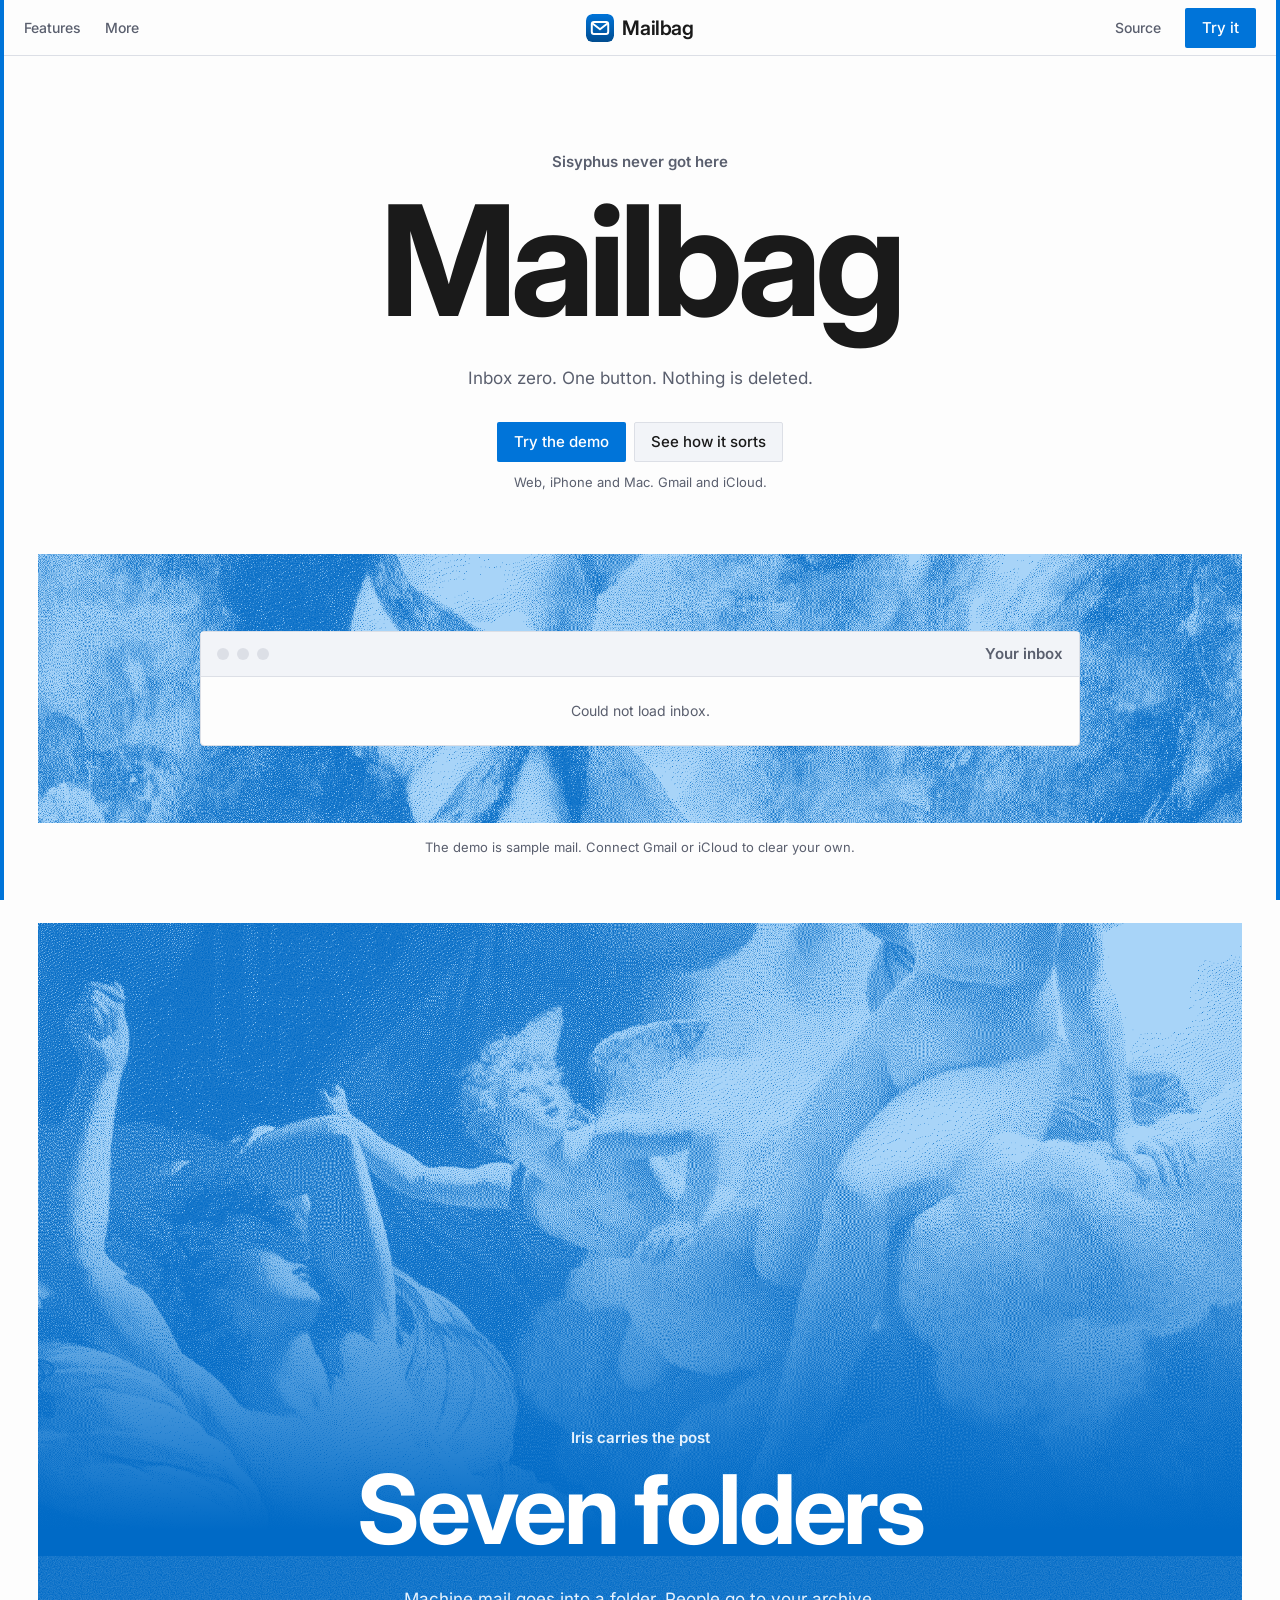
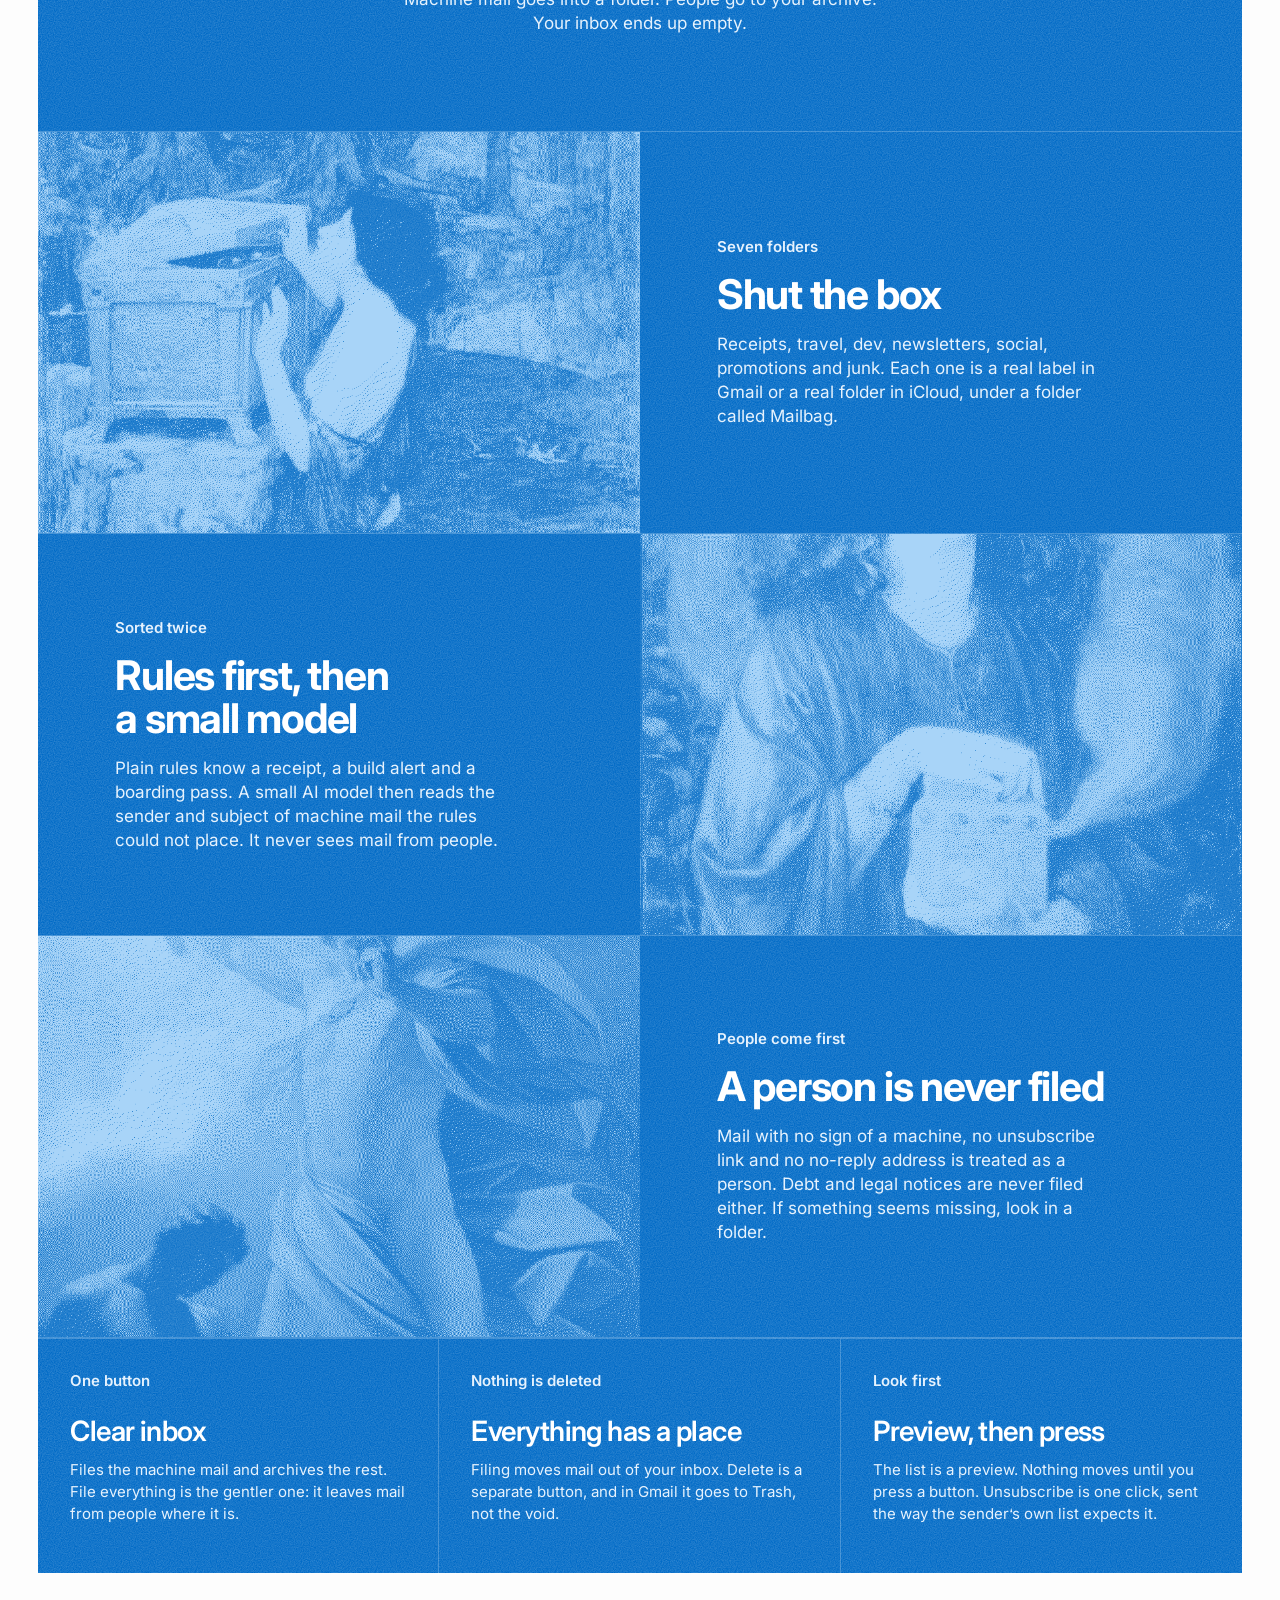
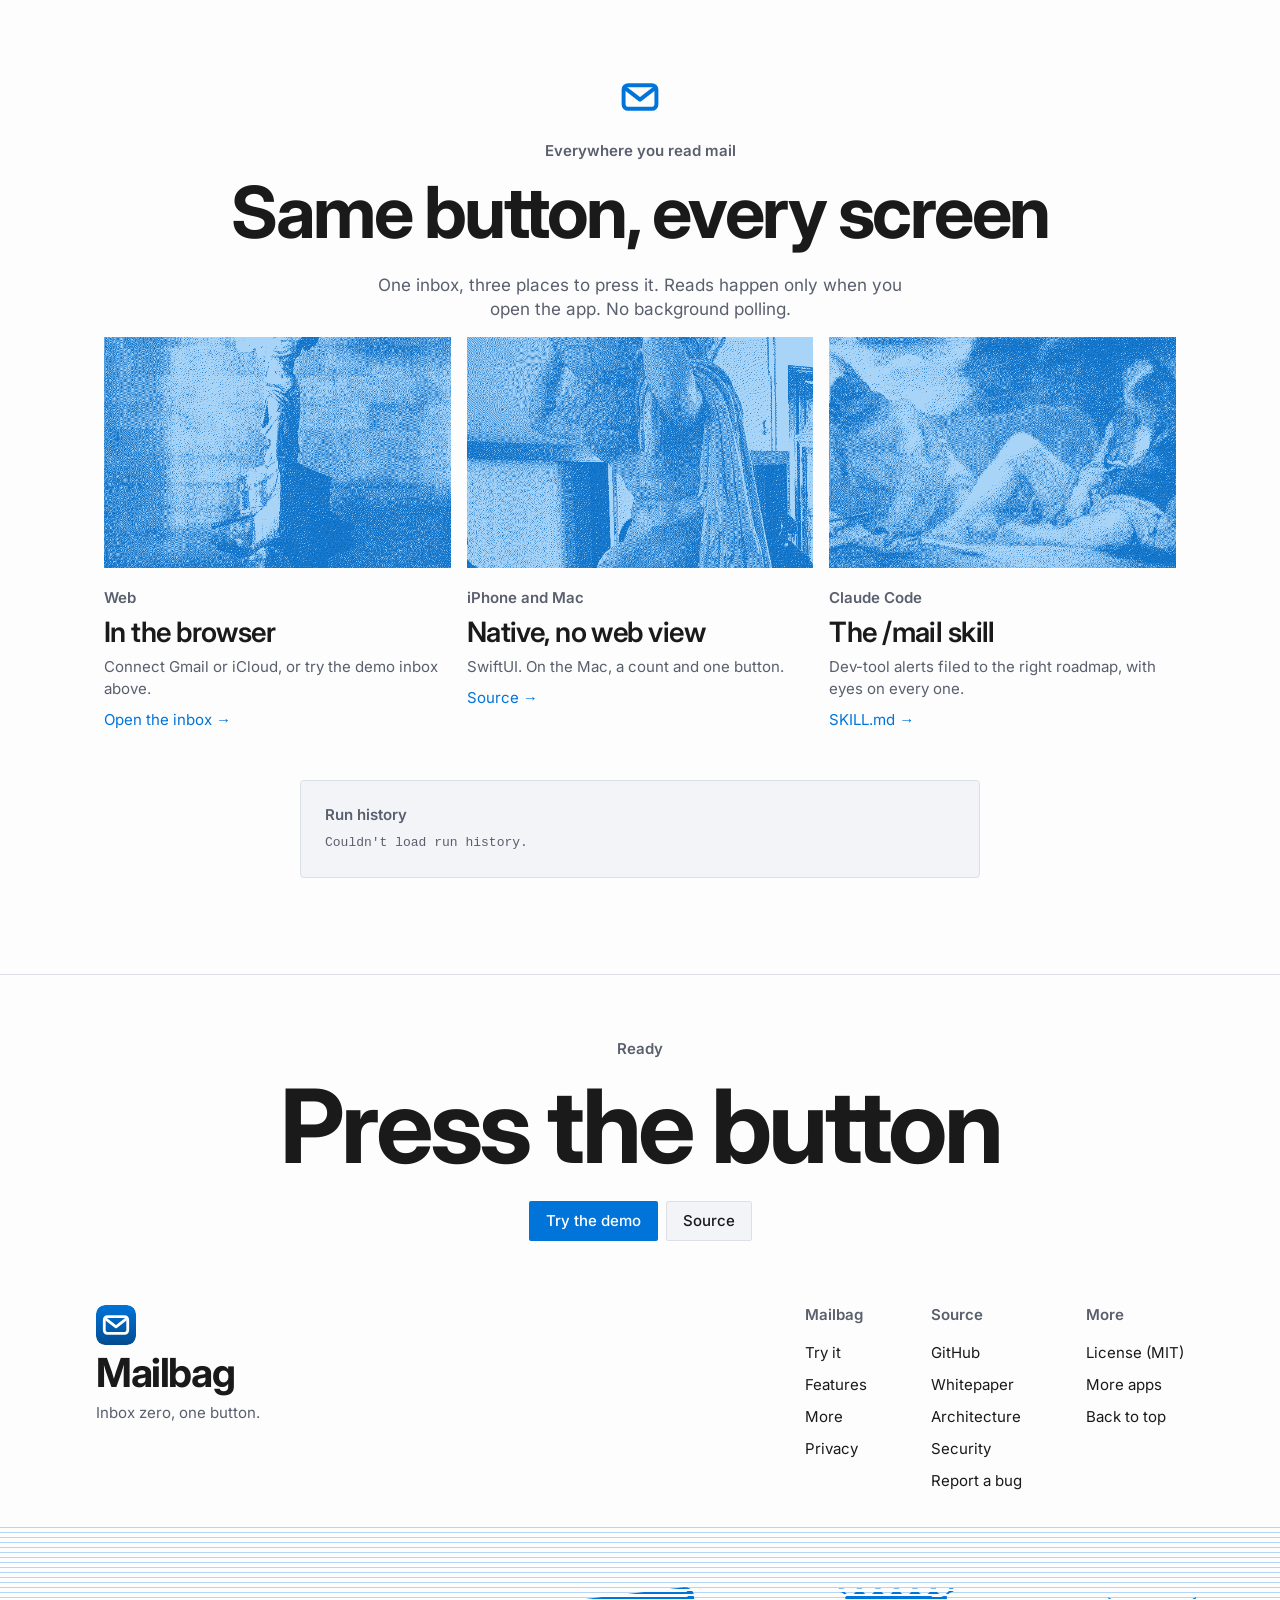
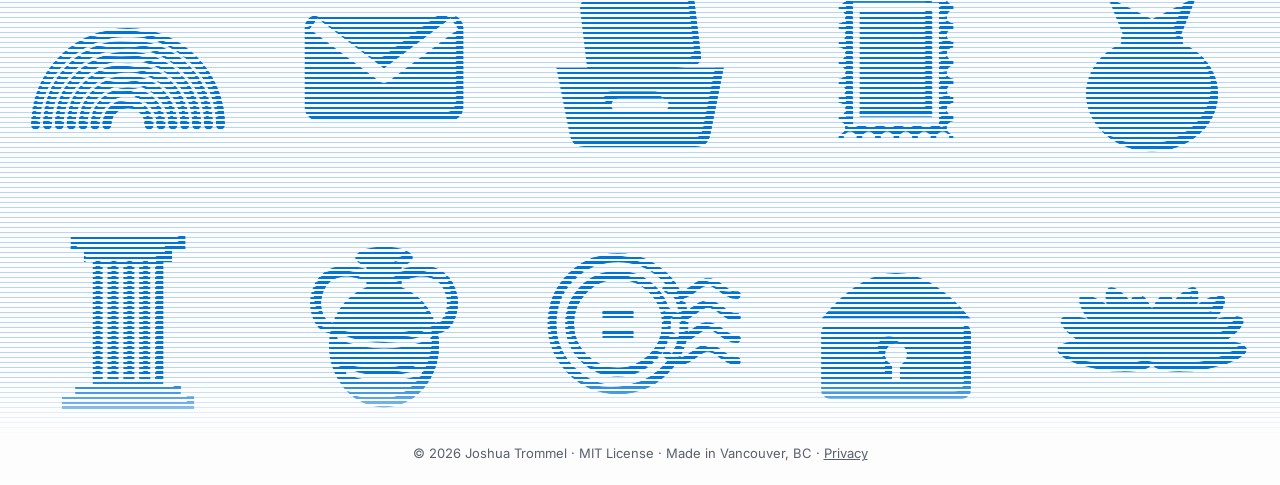
==== commit 810be9f8: "Mailbag Sans and Display are now Inter's text and display cuts, set like SF Condensed Antonio caps a" ====
--- a/landing/index.html
+++ b/landing/index.html
@@ -257,8 +257,56 @@
   }
 
   const native = params.get('native');
+  // Signed out: a sample inbox sorts itself on a loop, so the page shows the product before anyone connects.
+  const SAMPLE = [
+    { from: 'Air Canada', subject: 'Your boarding pass: YVR to SFO', category: 'Travel' },
+    { from: 'Mom', subject: 'Dinner Sunday?', category: null },
+    { from: 'GitHub', subject: '[mailbag] CI passed on main', category: 'Dev' },
+    { from: 'Apple', subject: 'Your receipt from Apple', category: 'Receipts' },
+    { from: 'Substack', subject: 'This week in design', category: 'Newsletters' },
+    { from: 'Prize Center', subject: 'You won a $500 gift card!!', category: 'Junk' },
+    { from: 'Sam', subject: 'Notes from today', category: null },
+    { from: 'Best Buy', subject: '48 hour sale starts now', category: 'Promotions' },
+  ];
+  function playDemo(el) {
+    const still = matchMedia('(prefers-reduced-motion: reduce)').matches;
+    const people = SAMPLE.filter(m => !m.category).length;
+    function frame() {
+      el.innerHTML = renderBoxes([]) + `<div class="demo-summary" id="demoSummary">${SAMPLE.length} in your inbox. Sorting…</div>` +
+        SAMPLE.map((m, i) => `<div class="row" data-i="${i}"><div style="min-width:0;">
+          <div style="font-size:13px;font-weight:600;">${esc(m.from)}</div>
+          <div style="font-size:13px;">${esc(m.subject)}</div>
+          <div style="font-size:12px;color:var(--muted);margin-top:3px;"><span class="chip" style="border-color:var(--line);color:var(--sub);">Inbox</span></div>
+        </div></div>`).join('');
+    }
+    function done() { el.querySelector('#demoSummary').textContent = `Filed ${SAMPLE.length - people}. ${people} people stay. Nothing deleted.`; }
+    function run() {
+      frame();
+      const steps = SAMPLE.map((m, i) => [m, i]).filter(([m]) => m.category);
+      // the row takes its folder chip, fades where it sits (like the real inbox, so nothing below jumps), and its box counts up
+      const file = ([m, i]) => {
+        const row = el.querySelector(`[data-i="${i}"]`), chip = row.querySelector('.chip'), b = el.querySelector(`[data-box="${m.category}"]`);
+        chip.textContent = m.category; chip.removeAttribute('style'); row.classList.add('filed');
+        b.textContent = +b.textContent + 1; b.parentNode.classList.remove('bump'); void b.offsetWidth; b.parentNode.classList.add('bump');
+      };
+      if (still) { steps.forEach(file); return done(); }
+      let k = 0;
+      const tick = () => {
+        if (k === steps.length) { done(); return setTimeout(run, 3200); }
+        file(steps[k++]);
+        setTimeout(tick, 1100);
+      };
+      setTimeout(tick, 1200);
+    }
+    // only animate while on screen
+    if (still || !('IntersectionObserver' in window)) return run();
+    const io = new IntersectionObserver(es => { if (es[0].isIntersecting) { io.disconnect(); run(); } });
+    io.observe(el);
+  }
+
   function connectPicker() {
     body.innerHTML = `
+      <div id="autoDemo" aria-live="off"></div>
       <div style="display:flex;flex-wrap:wrap;gap:8px;justify-content:center;">
         <a class="btn" href="/auth/start">Connect Gmail</a>
         <a class="btn" id="outlookBtn" href="/auth/start/outlook" hidden>Connect Outlook</a>
@@ -273,6 +321,7 @@
         <button type="submit" class="btn">Connect</button>
         <p id="icloudErr" style="color:var(--accent);font-size:13px;margin:8px 0 0;"></p>
       </form>`;
+    playDemo(document.getElementById('autoDemo'));
     // Outlook only shows once the server says its sign-in is switched on
     fetch('/api/providers').then(r => r.json()).then(p => { if (p.outlook) document.getElementById('outlookBtn').hidden = false; }).catch(() => {});
     document.getElementById('demoBtn').addEventListener('click', async () => {
--- a/landing/tokens.css
+++ b/landing/tokens.css
@@ -4,8 +4,8 @@
 @font-face { font-family: "Mailbag Sans"; src: url("fonts/MailbagSans-Medium.woff2") format("woff2"); font-weight: 500; font-display: swap; }
 @font-face { font-family: "Mailbag Sans"; src: url("fonts/MailbagSans-Semibold.woff2") format("woff2"); font-weight: 600; font-display: swap; }
 @font-face { font-family: "Mailbag Sans"; src: url("fonts/MailbagSans-Bold.woff2") format("woff2"); font-weight: 700; font-display: swap; }
-/* Mailbag Display: Antonio (SIL OFL 1.1, fonts/OFL-Antonio.txt), condensed caps for headlines and labels only */
-@font-face { font-family: "Mailbag Display"; src: url("fonts/MailbagDisplay.woff2") format("woff2"); font-weight: 100 700; font-display: swap; }
+/* Mailbag Display: Inter display cut (SIL OFL 1.1, fonts/OFL.txt), SF Pro Display in spirit: headlines and big numbers only, tight tracking */
+@font-face { font-family: "Mailbag Display"; src: url("fonts/MailbagDisplay.woff2") format("woff2"); font-weight: 100 900; font-display: swap; }
 
 :root {
   /* colour */
--- a/landing/landing.css
+++ b/landing/landing.css
@@ -21,12 +21,12 @@
 h1, h2, h3 { text-wrap: balance; }
 /* the wing, in the accent, over a section title */
 .glyph { display: block; width: 56px; height: 56px; margin: 0 auto var(--sp-4); background: var(--accent); -webkit-mask: url(mark.svg) center / contain no-repeat; mask: url(mark.svg) center / contain no-repeat; }
-h1 { font-size: clamp(112px, 17vw, 248px); line-height: .9; font-weight: 100; text-transform: uppercase; letter-spacing: -.005em; }
-h2 { font-size: clamp(52px, 7.4vw, 112px); line-height: .9; font-weight: 100; text-transform: uppercase; }
-h3 { font-size: 30px; line-height: 32px; font-weight: 300; }
-.label { font-size: 14px; line-height: 16px; font-weight: 500; letter-spacing: .08em; text-transform: uppercase; color: var(--sub); margin-bottom: var(--sp-4); }
+h1 { font-size: clamp(72px, 12vw, 176px); line-height: .95; font-weight: 700; letter-spacing: -.045em; }
+h2 { font-size: clamp(40px, 5.6vw, 80px); line-height: 1; font-weight: 700; letter-spacing: -.035em; }
+h3 { font-size: 28px; line-height: 32px; font-weight: 600; letter-spacing: -.02em; }
+.label { font-family: var(--font); font-size: 15px; line-height: 20px; font-weight: 600; color: var(--sub); margin-bottom: var(--sp-4); }
 
-.btn { height: 40px; padding: 0 var(--sp-4); border-radius: var(--r-sq); display: inline-flex; align-items: center; font-family: var(--display); font-weight: 500; font-size: 15px; letter-spacing: .08em; text-transform: uppercase; text-decoration: none; border: 1px solid transparent; transition: background var(--motion), color var(--motion), border-color var(--motion); }
+.btn { height: 40px; padding: 0 var(--sp-4); border-radius: var(--r-sq); display: inline-flex; align-items: center; font-family: var(--font); font-weight: 500; font-size: 15px; text-decoration: none; border: 1px solid transparent; transition: background var(--motion), color var(--motion), border-color var(--motion); }
 .btn-solid { background: var(--btn); color: #fff; }
 .btn-solid:hover { background: color-mix(in srgb, var(--btn) 82%, #fff); }
 .btn-ghost { background: var(--surface); color: var(--text); border-color: var(--line); }
@@ -34,9 +34,9 @@
 .btn:focus-visible, .foot-cols a:focus-visible, .prod a:focus-visible, .nav-brand:focus-visible, .nav-links a:focus-visible, .mini:focus-visible, .inbox input:focus-visible { outline: 3px solid var(--ring); outline-offset: 2px; }
 
 .nav { position: sticky; top: 0; z-index: 10; display: grid; grid-template-columns: 1fr auto 1fr; align-items: center; gap: var(--sp-5); height: 56px; padding: 0 var(--sp-5); background: color-mix(in srgb, var(--bg) 88%, transparent); backdrop-filter: blur(20px); -webkit-backdrop-filter: blur(20px); border-bottom: 1px solid var(--line); }
-.nav-brand { display: flex; align-items: center; gap: var(--sp-2); font-family: var(--display); font-weight: 500; font-size: 20px; letter-spacing: .08em; text-transform: uppercase; text-decoration: none; }
+.nav-brand { display: flex; align-items: center; gap: var(--sp-2); font-family: var(--display); font-weight: 600; font-size: 20px; letter-spacing: -.02em; text-decoration: none; }
 .nav-brand img { width: 28px; height: 28px; border-radius: var(--r-icon); }
-.nav-links, .nav-get { display: flex; gap: var(--sp-5); font-family: var(--display); font-size: 15px; letter-spacing: .08em; text-transform: uppercase; }
+.nav-links, .nav-get { display: flex; gap: var(--sp-5); font-weight: 500; font-size: 14px; }
 .nav-links a, .nav-get { text-decoration: none; color: var(--sub); }
 .nav-links a:hover, .nav-get:hover { color: var(--text); }
 .nav-brand { grid-column: 2; }
@@ -64,14 +64,14 @@
 .band-art { aspect-ratio: 19 / 10; max-height: 86vh; width: 100%; background: none; }
 .band-art::after { content: ""; position: absolute; inset: 0; background: linear-gradient(to bottom, transparent 45%, var(--band) 96%); }
 .band-copy { position: relative; margin-top: -10vw; padding: 0 var(--sp-5) var(--sp-9); }
-.band-copy h2 { font-size: clamp(60px, 10vw, 168px); line-height: .9; }
+.band-copy h2 { font-size: clamp(48px, 7.5vw, 120px); line-height: .95; }
 .band-copy p:last-child { margin: var(--sp-6) auto 0; max-width: 480px; color: var(--band-sub); }
 .frows { border-top: 1px solid var(--band-line); }
 .frow { display: grid; grid-template-columns: 1fr 1fr; align-items: center; border-bottom: 1px solid var(--band-line); }
 .frow .art { aspect-ratio: 3 / 2; background: var(--grain), color-mix(in srgb, #fff 6%, var(--band)); }
 .frow:nth-child(even) .art { order: 2; }
 .frow > div:not(.art) { padding: var(--sp-7) clamp(24px, 6vw, 96px); max-width: 560px; }
-.frow h3 { font-size: clamp(36px, 3.6vw, 52px); line-height: 1; font-weight: 200; }
+.frow h3 { font-size: clamp(32px, 3.2vw, 44px); line-height: 1.05; font-weight: 700; letter-spacing: -.03em; }
 .frow p:last-child { margin-top: var(--sp-4); color: var(--band-sub); }
 .cells { display: grid; grid-template-columns: repeat(3, 1fr); border-top: 1px solid var(--band-line); }
 .cell { padding: var(--sp-6) var(--sp-6) var(--sp-7); border-right: 1px solid var(--band-line); border-bottom: 1px solid var(--band-line); }
@@ -94,19 +94,19 @@
 .plats { border-top: 1px solid var(--line); }
 .plat-row { display: flex; justify-content: center; margin-top: var(--sp-7); }
 .plat-row > div { max-width: 440px; padding: var(--sp-6); border-radius: 4px; border: 1px solid var(--line); display: grid; gap: var(--sp-2); justify-items: center; }
-.plat-row small { font-family: var(--display); font-size: 14px; letter-spacing: .08em; text-transform: uppercase; color: var(--sub); }
-.plat-row b { font-family: var(--display); font-weight: 300; font-size: 40px; line-height: 44px; text-transform: uppercase; }
+.plat-row small { font-weight: 600; font-size: 15px; color: var(--sub); }
+.plat-row b { font-family: var(--display); font-weight: 700; font-size: 40px; line-height: 44px; letter-spacing: -.035em; }
 .plat-row p { color: var(--sub); font-size: 15px; line-height: 22px; margin-bottom: var(--sp-3); }
 
 /* Footer: brand and link columns, the engraved band of Mailbag's things, one fine line */
 .foot-cta { max-width: var(--wrap); margin: 0 auto var(--sp-8); padding: 0 var(--sp-4); text-align: center; }
-.foot-cta h2 { font-size: clamp(64px, 11vw, 176px); }
+.foot-cta h2 { font-size: clamp(48px, 8vw, 128px); }
 .foot-cta .cta { margin-top: var(--sp-5); justify-content: center; }
 .foot { text-align: center; padding: var(--sp-8) var(--sp-4) var(--sp-5); background: var(--bg); overflow: hidden; border-top: 1px solid var(--line); }
 .foot-top { max-width: var(--wrap); margin: 0 auto; padding: 0 var(--sp-4); display: flex; flex-wrap: wrap; justify-content: space-between; gap: var(--sp-7); text-align: left; }
 .foot-brand { display: grid; gap: var(--sp-2); align-content: start; }
 .foot-brand img { border-radius: var(--r-icon); }
-.foot-brand b { font-family: var(--display); font-weight: 300; font-size: 40px; line-height: 40px; text-transform: uppercase; }
+.foot-brand b { font-family: var(--display); font-weight: 700; font-size: 40px; line-height: 40px; letter-spacing: -.035em; }
 .foot-brand p { color: var(--sub); font-size: 15px; }
 .foot-cols { display: flex; flex-wrap: wrap; gap: var(--sp-8); }
 .foot-cols div { display: grid; gap: var(--sp-2); align-content: start; }
@@ -147,7 +147,7 @@
 @media (prefers-reduced-motion: reduce) {
   html { scroll-behavior: auto; }
   .js .reveal { opacity: 1; transform: none; transition: none; }
-  .btn, .mini { transition: none; }
+  .btn, .mini, #autoDemo .row { transition: none; }
 }
 
 /* the inbox card: the real triage UI, restyled to the system (markup and classes come from the page script) */
@@ -168,11 +168,17 @@
 .inbox input { height: 40px; padding: 0 var(--sp-3); border: 1px solid var(--line); border-radius: var(--r-sq); background: var(--bg); color: var(--text); font: inherit; }
 .boxes { display: grid; grid-template-columns: repeat(7, 1fr); gap: var(--sp-2); margin: 0 0 var(--sp-5); padding: 0; list-style: none; }
 .boxes li { border: 1px solid var(--line); border-radius: var(--r-sq); padding: var(--sp-3) var(--sp-1) var(--sp-2); text-align: center; min-width: 0; background: var(--surface); }
-.boxes b { display: block; font-family: var(--display); font-size: 32px; line-height: 32px; font-weight: 300; font-variant-numeric: tabular-nums; }
-.boxes span { display: block; font-family: var(--display); font-size: 12px; line-height: 16px; letter-spacing: .08em; text-transform: uppercase; color: var(--sub); margin-top: var(--sp-1); overflow: hidden; text-overflow: ellipsis; }
+.boxes b { display: block; font-family: var(--display); font-size: 32px; line-height: 32px; font-weight: 700; letter-spacing: -.03em; font-variant-numeric: tabular-nums; }
+.boxes span { display: block; font-weight: 500; font-size: 12px; line-height: 16px; color: var(--sub); margin-top: var(--sp-1); overflow: hidden; text-overflow: ellipsis; }
 .inbox .row { display: flex; justify-content: space-between; gap: var(--sp-3); padding: var(--sp-3) 0; border-bottom: 1px solid var(--line); transition: opacity var(--motion); }
 .inbox .row:last-child { border-bottom: 0; }
-.chip { display: inline-block; font-family: var(--display); font-size: 12px; line-height: 16px; letter-spacing: .08em; text-transform: uppercase; border: 1px solid var(--accent); color: var(--accent); padding: 0 6px; margin-right: var(--sp-2); border-radius: var(--r-sq); }
+#autoDemo { margin-bottom: var(--sp-5); padding-bottom: var(--sp-5); border-bottom: 1px solid var(--line); }
+#autoDemo .row { transition: opacity .6s ease .3s; }
+#autoDemo .row.filed { opacity: .35; }
+.demo-summary { font-size: 13px; color: var(--sub); margin-bottom: var(--sp-2); }
+.boxes li.bump { animation: bump .4s ease; }
+@keyframes bump { 40% { border-color: var(--accent); background: color-mix(in srgb, var(--accent) 12%, var(--surface)); } }
+.chip { display: inline-block; font-weight: 600; font-size: 11px; line-height: 16px; border: 1px solid var(--accent); color: var(--accent); padding: 0 6px; margin-right: var(--sp-2); border-radius: var(--r-sq); }
 .mini { height: 28px; padding: 0 var(--sp-3); border: 1px solid var(--line); border-radius: var(--r-sq); background: none; color: var(--text); font: inherit; font-size: 13px; cursor: pointer; transition: border-color var(--motion), color var(--motion); }
 .mini:hover:not(:disabled) { border-color: var(--accent); color: var(--accent); }
 .mini.quiet { color: var(--sub); border-color: transparent; }
@@ -186,4 +192,5 @@
 .privacy h2 { font-size: clamp(32px, 4vw, 48px); }
 .privacy p { color: var(--sub); }
 .privacy a { color: var(--accent); }
-@media (max-width: 700px) { .boxes { grid-template-columns: repeat(4, 1fr); } .inbox .row { flex-direction: column; } #inboxBody { padding: var(--sp-4); } }
+@media (max-width: 700px) { .boxes { grid-template-columns: repeat(4, 1fr); } .boxes li { padding-inline: 2px; } .boxes span { font-size: 10px; letter-spacing: -.01em; } .inbox .row { flex-direction: column; } #inboxBody { padding: var(--sp-4); } }
+[hidden] { display: none !important; }
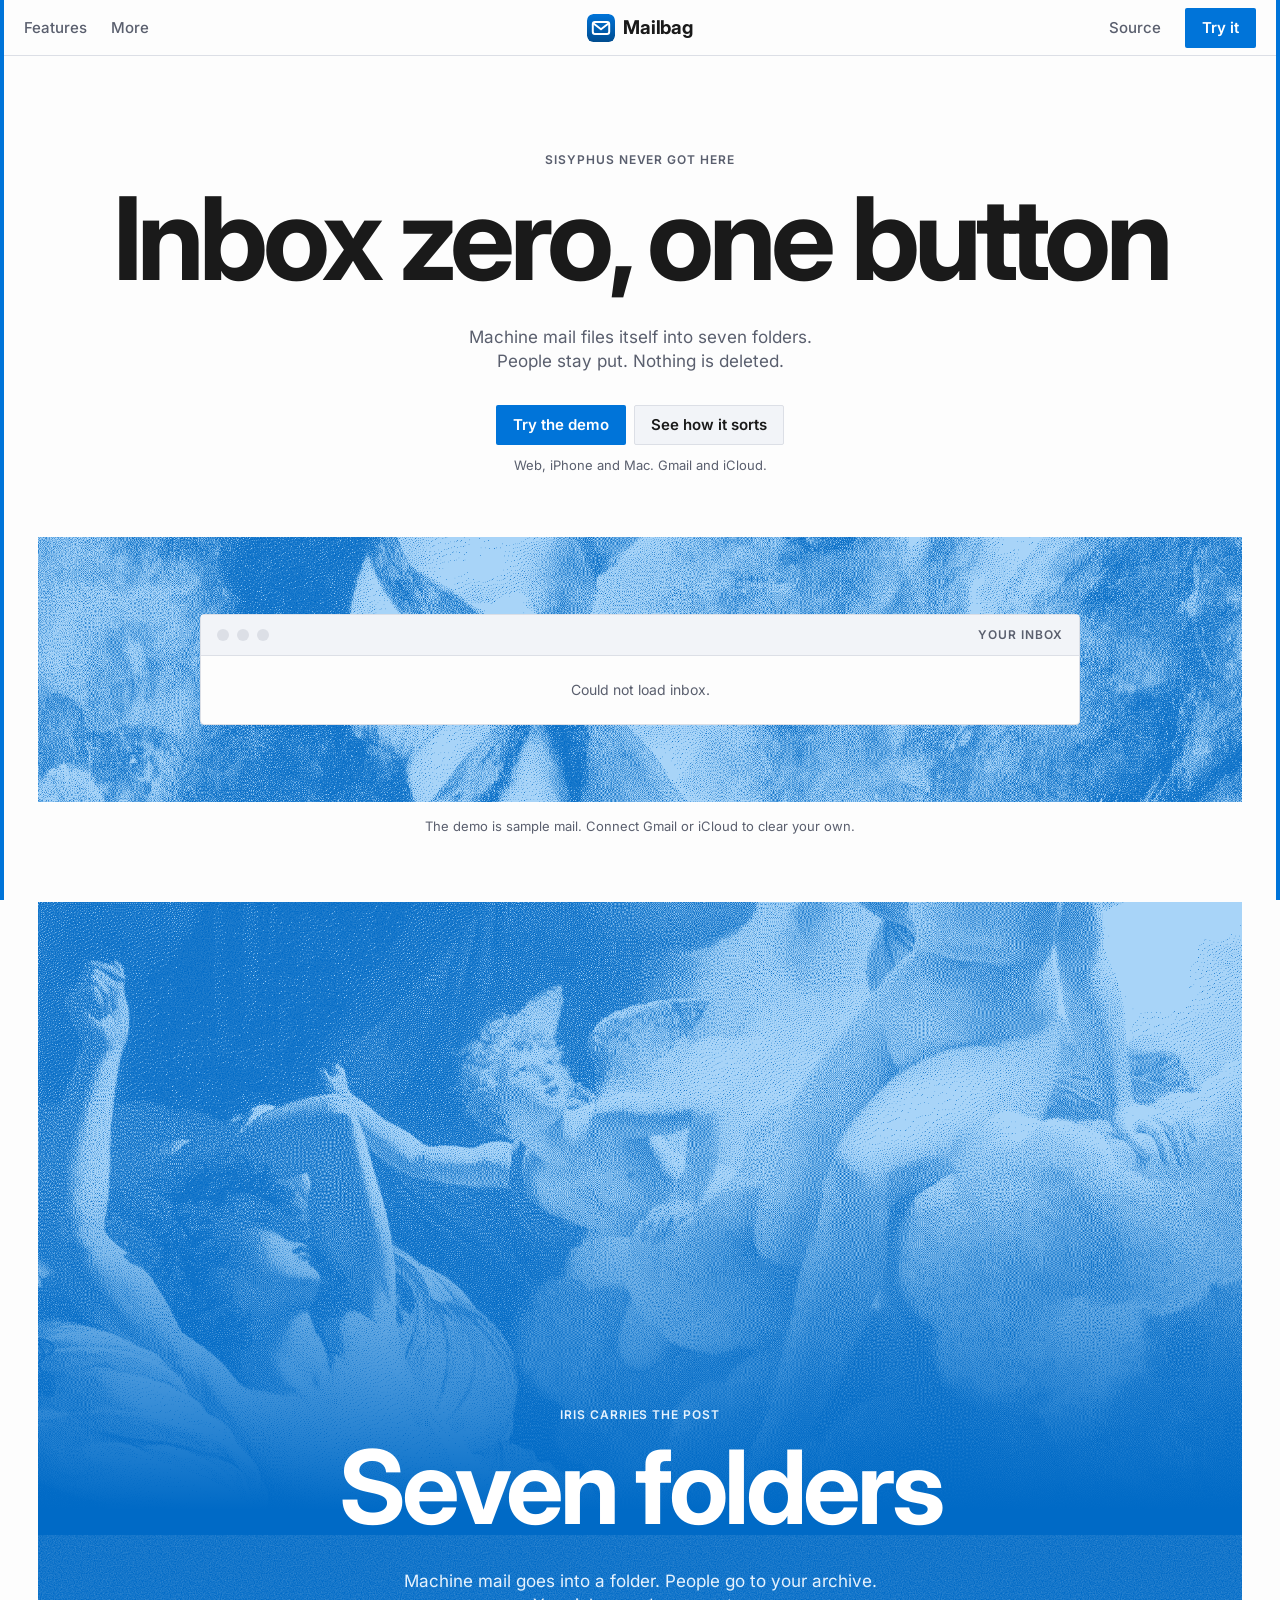
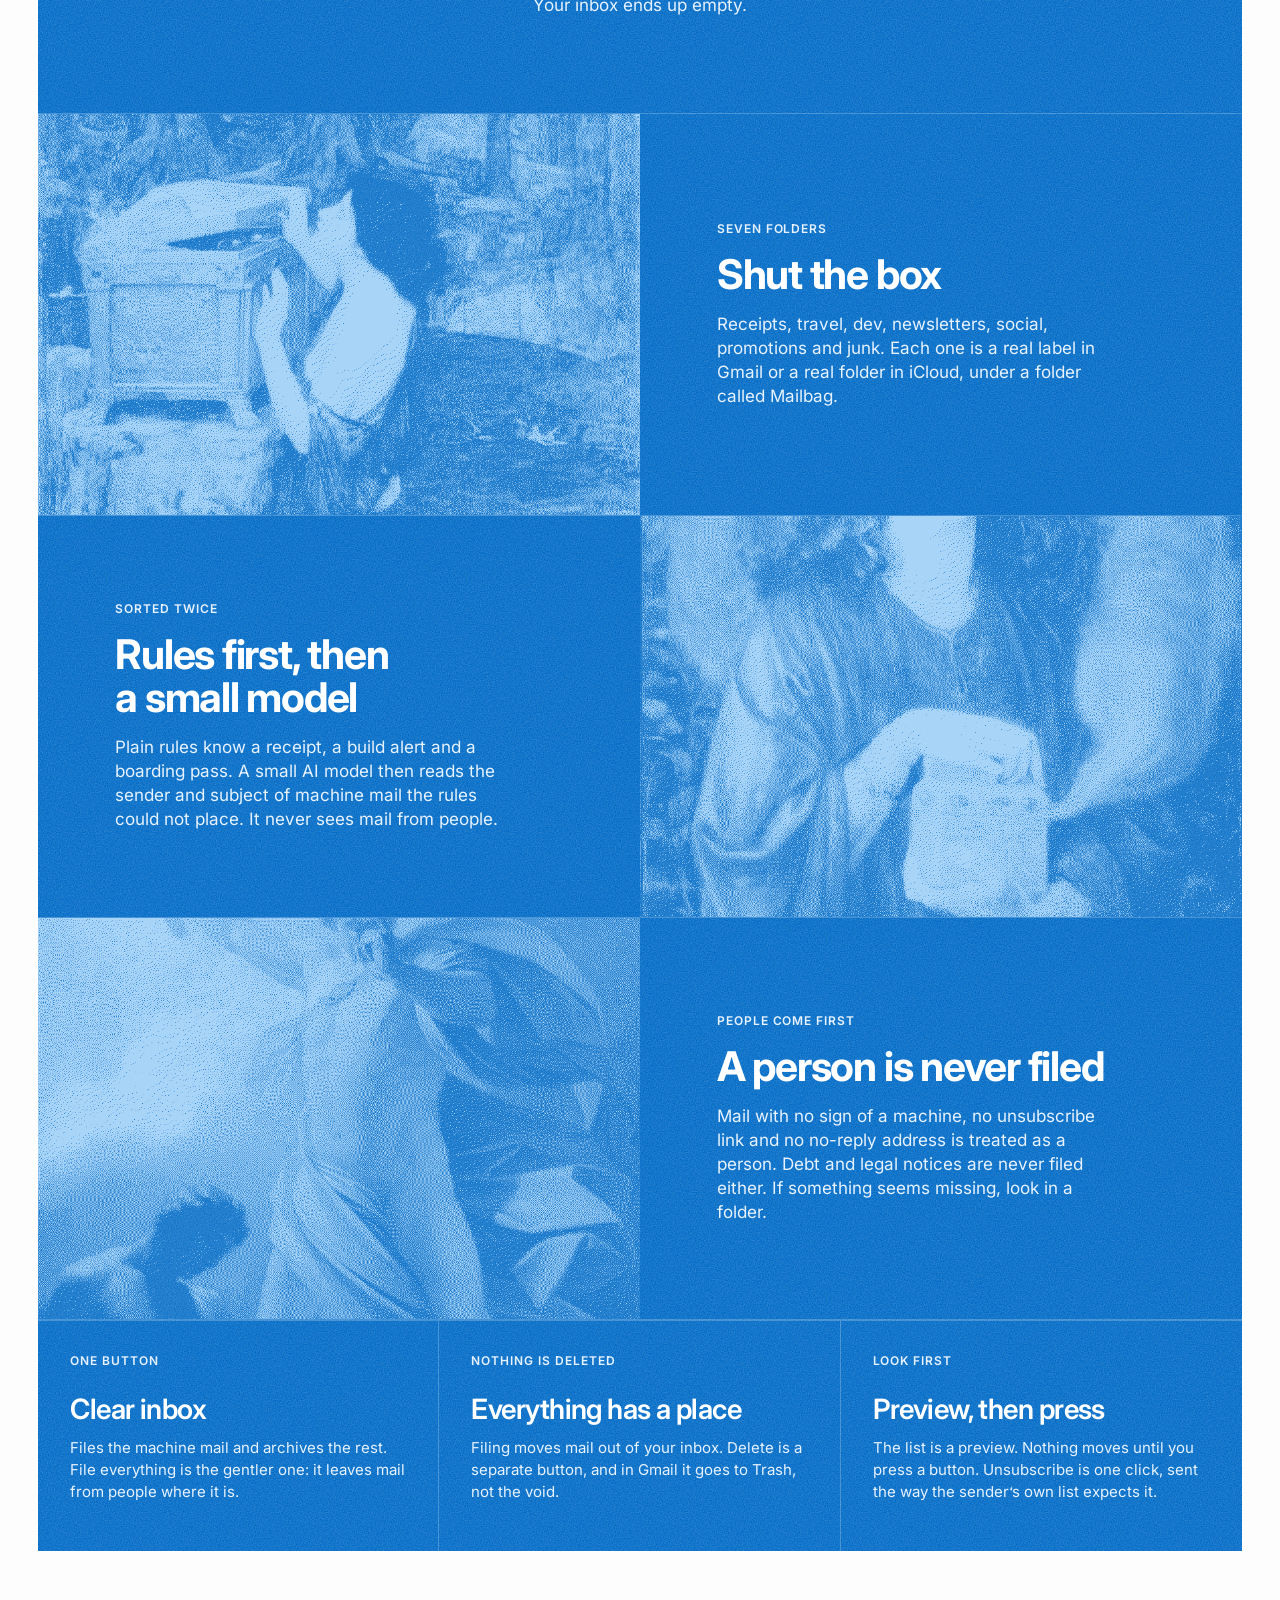
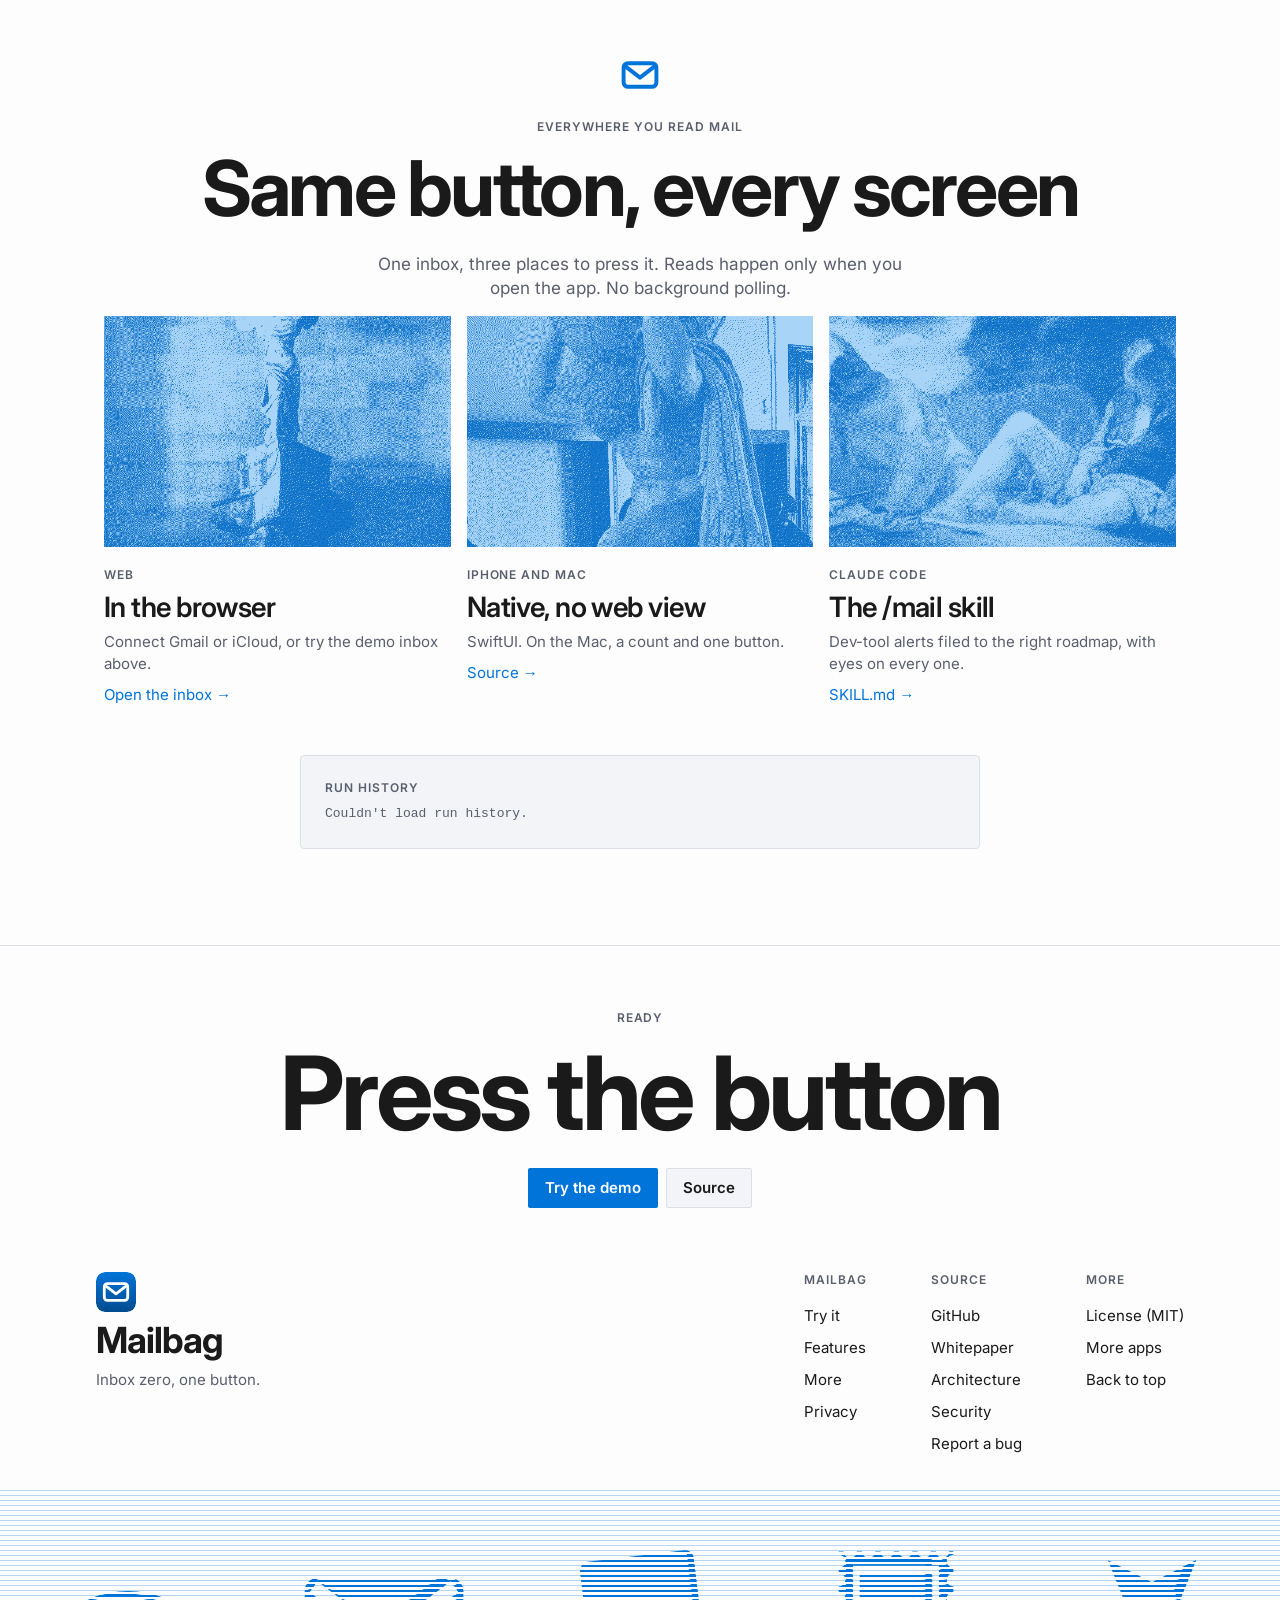
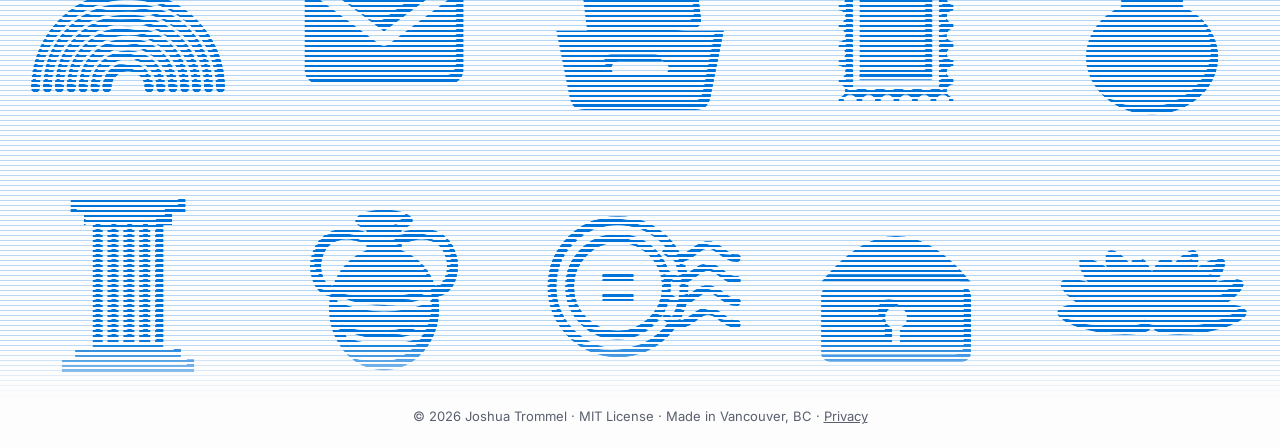
==== commit 34def7dd: "Landing matches Hermes 1:1: tagline hero, tiny caps labels, Hermes sizes; proportional figures every" ====
--- a/landing/index.html
+++ b/landing/index.html
@@ -46,8 +46,8 @@
 <section class="hero" id="hero">
   <div class="wrap center hero-copy">
     <p class="label">Sisyphus never got here</p>
-    <h1>Mailbag</h1>
-    <p class="lead">Inbox zero. One button. Nothing is deleted.</p>
+    <h1>Inbox zero, one button</h1>
+    <p class="lead">Machine mail files itself into seven folders. People stay put. Nothing is deleted.</p>
     <div class="cta">
       <a class="btn btn-solid" href="#inbox">Try the demo</a>
       <a class="btn btn-ghost" href="#features">See how it sorts</a>
--- a/landing/landing.css
+++ b/landing/landing.css
@@ -1,4 +1,4 @@
-/* Mailbag landing, dressed after the Hermes landing: a navy page in a thin blue frame, giant thin condensed caps, tiny caps
+/* Mailbag landing, 1:1 with the Hermes landing: a page in a thin blue frame, bold tight SF-style headlines, tiny caps
    labels, small square buttons, and full-bleed blue bands where public domain Greek art sits as halftone. Iris,
    Pandora and Sisyphus fit a mailbox. Every colour, both faces and the radii come from tokens.css. */
 :root {
@@ -22,11 +22,13 @@
 /* the wing, in the accent, over a section title */
 .glyph { display: block; width: 56px; height: 56px; margin: 0 auto var(--sp-4); background: var(--accent); -webkit-mask: url(mark.svg) center / contain no-repeat; mask: url(mark.svg) center / contain no-repeat; }
 h1 { font-size: clamp(72px, 12vw, 176px); line-height: .95; font-weight: 700; letter-spacing: -.045em; }
-h2 { font-size: clamp(40px, 5.6vw, 80px); line-height: 1; font-weight: 700; letter-spacing: -.035em; }
+/* a tagline, not a name, so it runs smaller than the Hermes one-word title */
+.hero h1 { font-size: clamp(56px, 9vw, 136px); }
+h2 { font-size: clamp(44px, 6vw, 96px); line-height: 1; font-weight: 700; letter-spacing: -.035em; }
 h3 { font-size: 28px; line-height: 32px; font-weight: 600; letter-spacing: -.02em; }
-.label { font-family: var(--font); font-size: 15px; line-height: 20px; font-weight: 600; color: var(--sub); margin-bottom: var(--sp-4); }
+.label { font-family: var(--font); font-size: 12px; line-height: 16px; font-weight: 600; letter-spacing: .08em; text-transform: uppercase; color: var(--sub); margin-bottom: var(--sp-4); }
 
-.btn { height: 40px; padding: 0 var(--sp-4); border-radius: var(--r-sq); display: inline-flex; align-items: center; font-family: var(--font); font-weight: 500; font-size: 15px; text-decoration: none; border: 1px solid transparent; transition: background var(--motion), color var(--motion), border-color var(--motion); }
+.btn { height: 40px; padding: 0 var(--sp-4); border-radius: var(--r-sq); display: inline-flex; align-items: center; font-family: var(--font); font-weight: 600; font-size: 15px; text-decoration: none; border: 1px solid transparent; transition: background var(--motion), color var(--motion), border-color var(--motion); }
 .btn-solid { background: var(--btn); color: #fff; }
 .btn-solid:hover { background: color-mix(in srgb, var(--btn) 82%, #fff); }
 .btn-ghost { background: var(--surface); color: var(--text); border-color: var(--line); }
@@ -34,9 +36,9 @@
 .btn:focus-visible, .foot-cols a:focus-visible, .prod a:focus-visible, .nav-brand:focus-visible, .nav-links a:focus-visible, .mini:focus-visible, .inbox input:focus-visible { outline: 3px solid var(--ring); outline-offset: 2px; }
 
 .nav { position: sticky; top: 0; z-index: 10; display: grid; grid-template-columns: 1fr auto 1fr; align-items: center; gap: var(--sp-5); height: 56px; padding: 0 var(--sp-5); background: color-mix(in srgb, var(--bg) 88%, transparent); backdrop-filter: blur(20px); -webkit-backdrop-filter: blur(20px); border-bottom: 1px solid var(--line); }
-.nav-brand { display: flex; align-items: center; gap: var(--sp-2); font-family: var(--display); font-weight: 600; font-size: 20px; letter-spacing: -.02em; text-decoration: none; }
+.nav-brand { display: flex; align-items: center; gap: var(--sp-2); font-family: var(--display); font-weight: 700; font-size: 19px; letter-spacing: -.01em; text-decoration: none; }
 .nav-brand img { width: 28px; height: 28px; border-radius: var(--r-icon); }
-.nav-links, .nav-get { display: flex; gap: var(--sp-5); font-weight: 500; font-size: 14px; }
+.nav-links, .nav-get { display: flex; gap: var(--sp-5); font-size: 15px; font-weight: 500; }
 .nav-links a, .nav-get { text-decoration: none; color: var(--sub); }
 .nav-links a:hover, .nav-get:hover { color: var(--text); }
 .nav-brand { grid-column: 2; }
@@ -45,7 +47,7 @@
 @media (min-width: 900px) { body::after { content: ""; position: fixed; inset: 0; border-inline: 4px solid var(--frame); pointer-events: none; z-index: 30; } }
 
 .hero { padding: var(--sp-9) 0 var(--sp-8); }
-.lead { max-width: 560px; margin: var(--sp-6) auto 0; color: var(--sub); }
+.lead { max-width: 560px; margin: var(--sp-6) auto 0; color: var(--sub); text-wrap: balance; }
 .cta { display: flex; flex-wrap: wrap; gap: var(--sp-2); margin-top: var(--sp-6); }
 .center .cta { justify-content: center; }
 .fine { margin-top: var(--sp-3); font-size: var(--size-footnote); line-height: 16px; color: var(--sub); }
@@ -64,14 +66,14 @@
 .band-art { aspect-ratio: 19 / 10; max-height: 86vh; width: 100%; background: none; }
 .band-art::after { content: ""; position: absolute; inset: 0; background: linear-gradient(to bottom, transparent 45%, var(--band) 96%); }
 .band-copy { position: relative; margin-top: -10vw; padding: 0 var(--sp-5) var(--sp-9); }
-.band-copy h2 { font-size: clamp(48px, 7.5vw, 120px); line-height: .95; }
+.band-copy h2 { font-size: clamp(48px, 8vw, 128px); line-height: .95; }
 .band-copy p:last-child { margin: var(--sp-6) auto 0; max-width: 480px; color: var(--band-sub); }
 .frows { border-top: 1px solid var(--band-line); }
 .frow { display: grid; grid-template-columns: 1fr 1fr; align-items: center; border-bottom: 1px solid var(--band-line); }
 .frow .art { aspect-ratio: 3 / 2; background: var(--grain), color-mix(in srgb, #fff 6%, var(--band)); }
 .frow:nth-child(even) .art { order: 2; }
 .frow > div:not(.art) { padding: var(--sp-7) clamp(24px, 6vw, 96px); max-width: 560px; }
-.frow h3 { font-size: clamp(32px, 3.2vw, 44px); line-height: 1.05; font-weight: 700; letter-spacing: -.03em; }
+.frow h3 { font-size: clamp(32px, 3.2vw, 48px); line-height: 1.05; font-weight: 700; letter-spacing: -.03em; }
 .frow p:last-child { margin-top: var(--sp-4); color: var(--band-sub); }
 .cells { display: grid; grid-template-columns: repeat(3, 1fr); border-top: 1px solid var(--band-line); }
 .cell { padding: var(--sp-6) var(--sp-6) var(--sp-7); border-right: 1px solid var(--band-line); border-bottom: 1px solid var(--band-line); }
@@ -94,8 +96,8 @@
 .plats { border-top: 1px solid var(--line); }
 .plat-row { display: flex; justify-content: center; margin-top: var(--sp-7); }
 .plat-row > div { max-width: 440px; padding: var(--sp-6); border-radius: 4px; border: 1px solid var(--line); display: grid; gap: var(--sp-2); justify-items: center; }
-.plat-row small { font-weight: 600; font-size: 15px; color: var(--sub); }
-.plat-row b { font-family: var(--display); font-weight: 700; font-size: 40px; line-height: 44px; letter-spacing: -.035em; }
+.plat-row small { font-size: 12px; font-weight: 600; letter-spacing: .08em; text-transform: uppercase; color: var(--sub); }
+.plat-row b { font-family: var(--display); font-weight: 700; font-size: 36px; line-height: 44px; letter-spacing: -.03em; }
 .plat-row p { color: var(--sub); font-size: 15px; line-height: 22px; margin-bottom: var(--sp-3); }
 
 /* Footer: brand and link columns, the engraved band of Mailbag's things, one fine line */
@@ -106,7 +108,7 @@
 .foot-top { max-width: var(--wrap); margin: 0 auto; padding: 0 var(--sp-4); display: flex; flex-wrap: wrap; justify-content: space-between; gap: var(--sp-7); text-align: left; }
 .foot-brand { display: grid; gap: var(--sp-2); align-content: start; }
 .foot-brand img { border-radius: var(--r-icon); }
-.foot-brand b { font-family: var(--display); font-weight: 700; font-size: 40px; line-height: 40px; letter-spacing: -.035em; }
+.foot-brand b { font-family: var(--display); font-weight: 700; font-size: 36px; line-height: 40px; letter-spacing: -.03em; }
 .foot-brand p { color: var(--sub); font-size: 15px; }
 .foot-cols { display: flex; flex-wrap: wrap; gap: var(--sp-8); }
 .foot-cols div { display: grid; gap: var(--sp-2); align-content: start; }
@@ -168,7 +170,7 @@
 .inbox input { height: 40px; padding: 0 var(--sp-3); border: 1px solid var(--line); border-radius: var(--r-sq); background: var(--bg); color: var(--text); font: inherit; }
 .boxes { display: grid; grid-template-columns: repeat(7, 1fr); gap: var(--sp-2); margin: 0 0 var(--sp-5); padding: 0; list-style: none; }
 .boxes li { border: 1px solid var(--line); border-radius: var(--r-sq); padding: var(--sp-3) var(--sp-1) var(--sp-2); text-align: center; min-width: 0; background: var(--surface); }
-.boxes b { display: block; font-family: var(--display); font-size: 32px; line-height: 32px; font-weight: 700; letter-spacing: -.03em; font-variant-numeric: tabular-nums; }
+.boxes b { display: block; font-family: var(--display); font-size: 32px; line-height: 32px; font-weight: 700; letter-spacing: -.03em; }
 .boxes span { display: block; font-weight: 500; font-size: 12px; line-height: 16px; color: var(--sub); margin-top: var(--sp-1); overflow: hidden; text-overflow: ellipsis; }
 .inbox .row { display: flex; justify-content: space-between; gap: var(--sp-3); padding: var(--sp-3) 0; border-bottom: 1px solid var(--line); transition: opacity var(--motion); }
 .inbox .row:last-child { border-bottom: 0; }
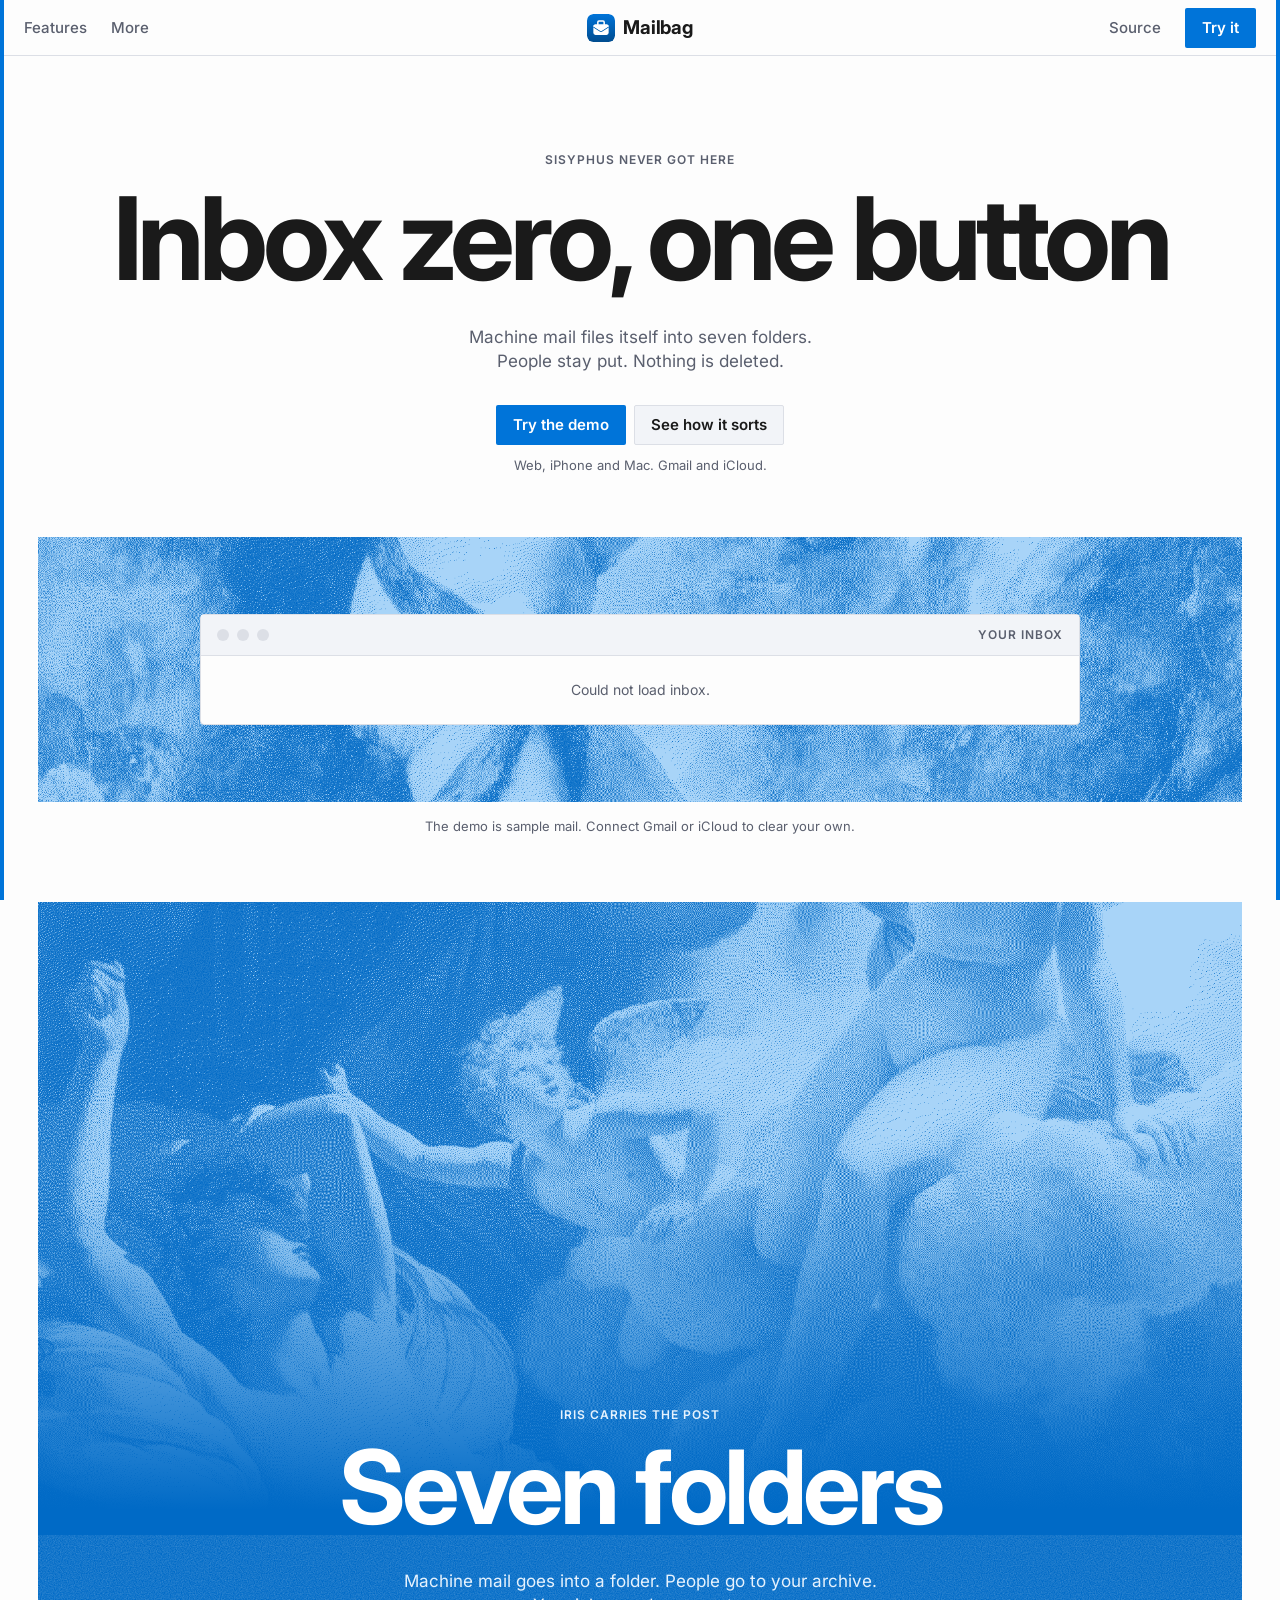
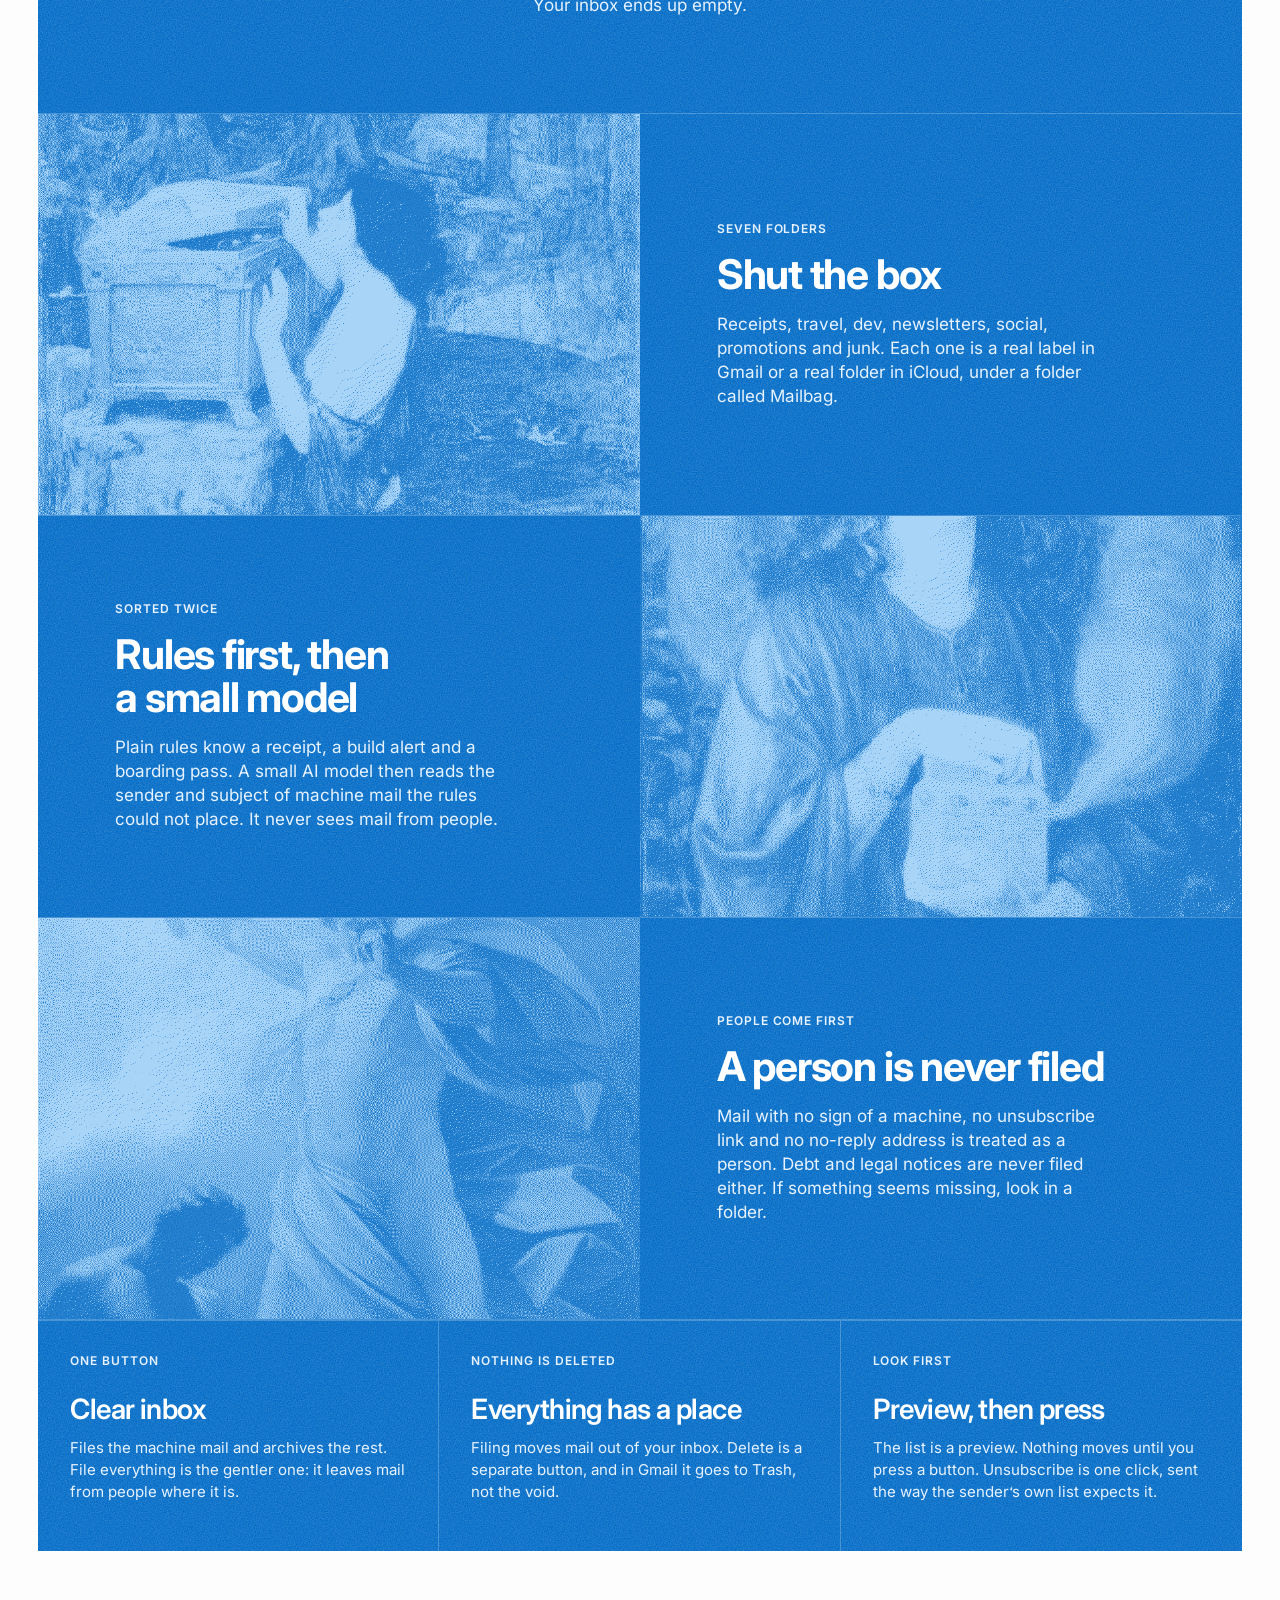
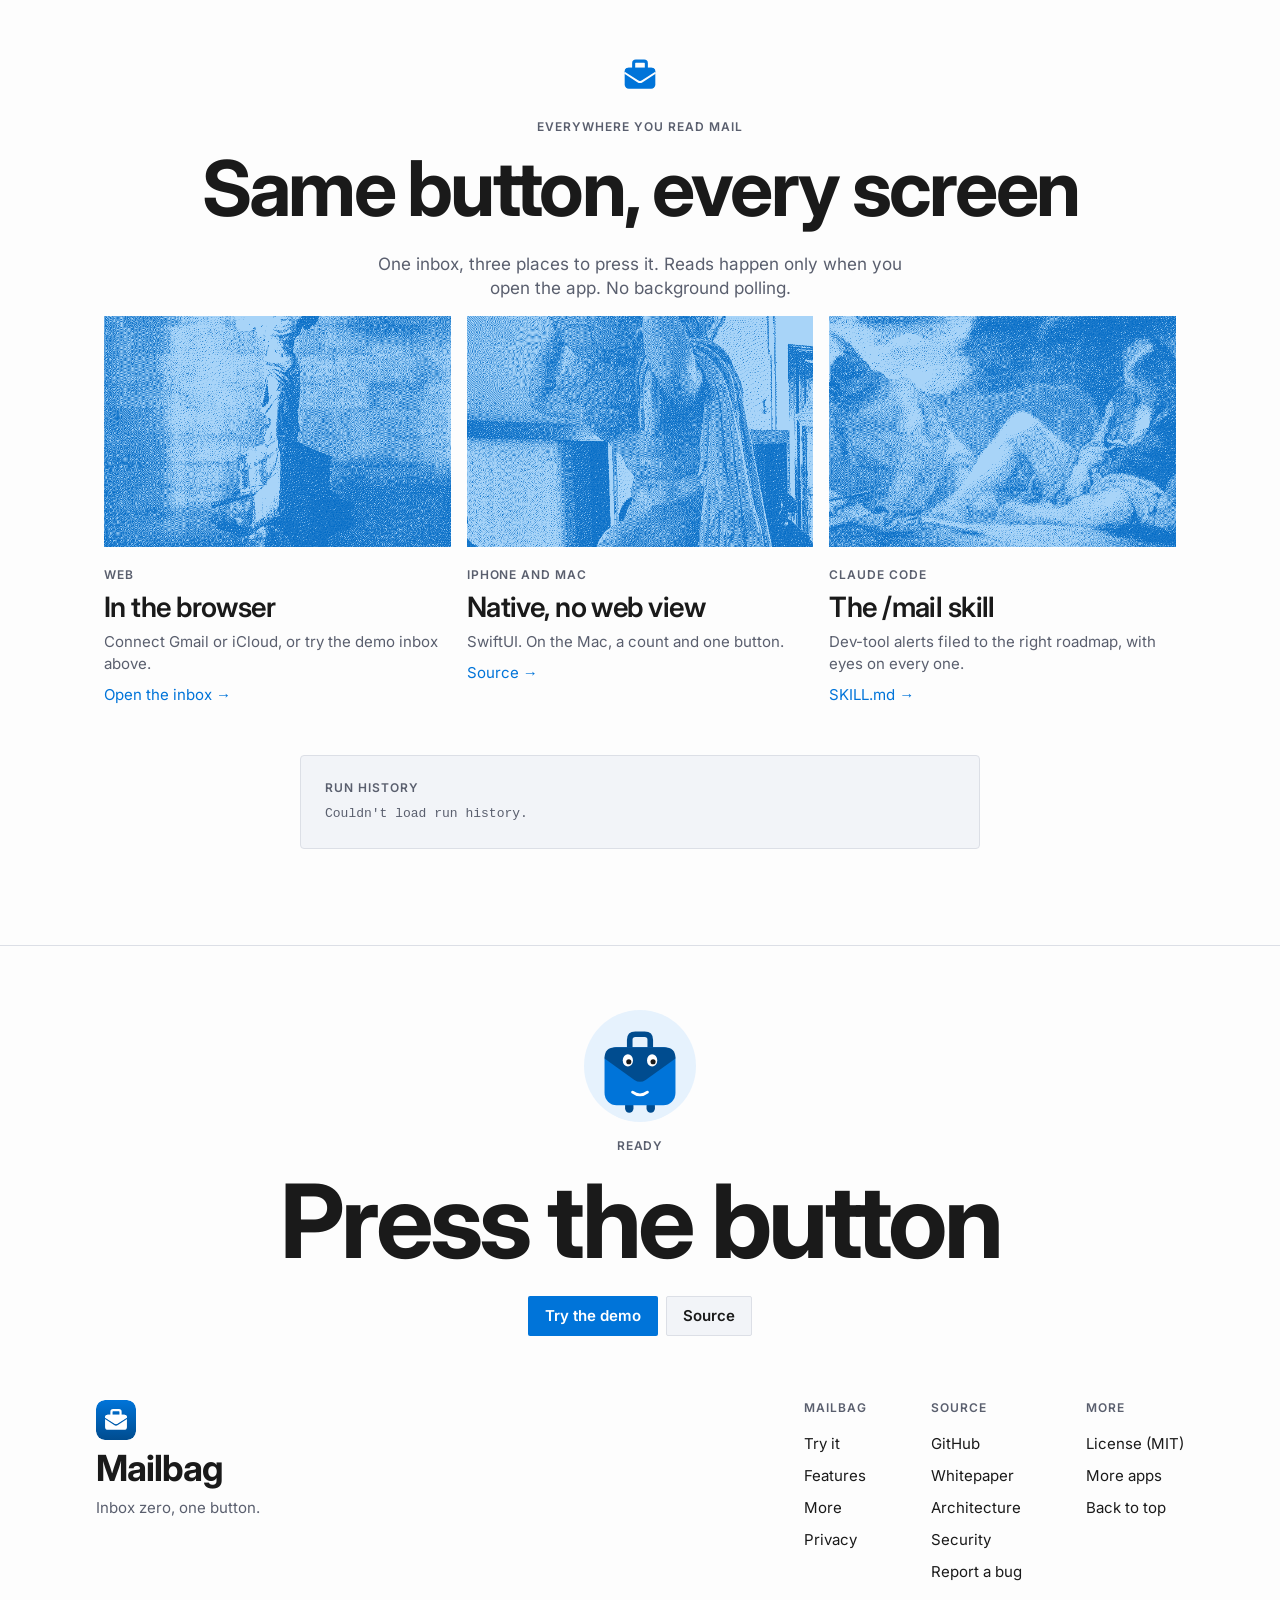
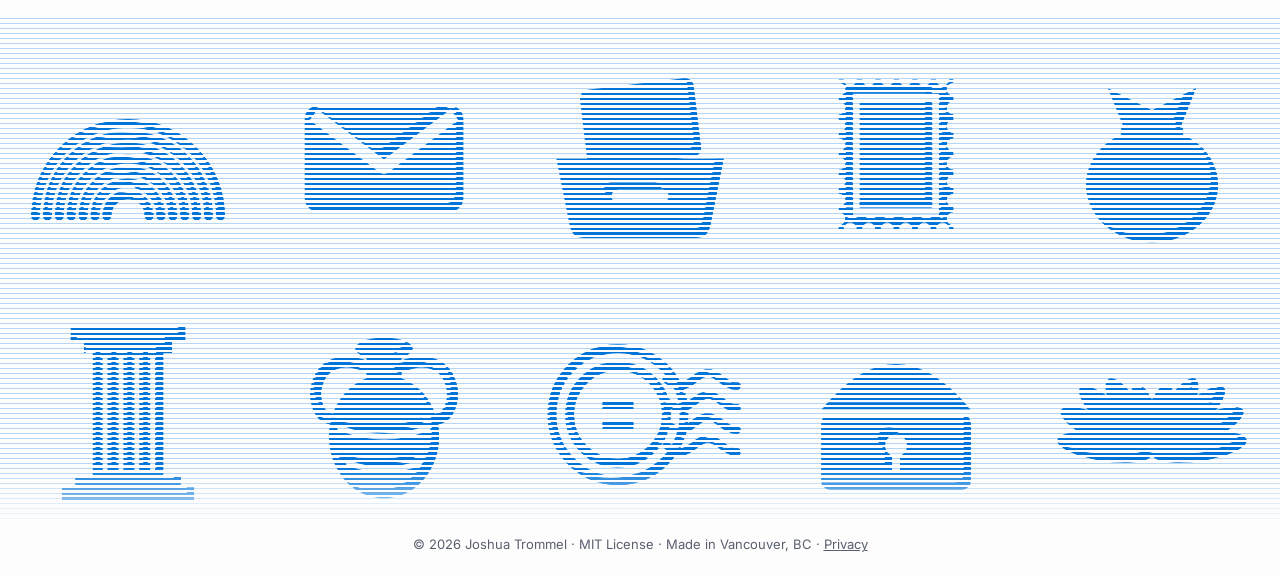
==== commit 6d0fd455: "New icon: a mail case (envelope with a handle), and a mascot: the mail case, awake The thin outlined" ====
--- a/landing/index.html
+++ b/landing/index.html
@@ -120,6 +120,7 @@
 
 <footer class="foot" id="footer">
   <div class="foot-cta">
+    <img class="mascot" src="mascot.svg" width="112" height="112" alt="">
     <p class="label">Ready</p>
     <h2>Press the button</h2>
     <div class="cta"><a class="btn btn-solid" href="#inbox">Try the demo</a><a class="btn btn-ghost" href="https://github.com/nulljosh/mailbag">Source</a></div>
--- a/landing/landing.css
+++ b/landing/landing.css
@@ -103,6 +103,8 @@
 /* Footer: brand and link columns, the engraved band of Mailbag's things, one fine line */
 .foot-cta { max-width: var(--wrap); margin: 0 auto var(--sp-8); padding: 0 var(--sp-4); text-align: center; }
 .foot-cta h2 { font-size: clamp(48px, 8vw, 128px); }
+/* the mascot: the mail case itself, awake */
+.mascot { display: block; margin: 0 auto var(--sp-4); }
 .foot-cta .cta { margin-top: var(--sp-5); justify-content: center; }
 .foot { text-align: center; padding: var(--sp-8) var(--sp-4) var(--sp-5); background: var(--bg); overflow: hidden; border-top: 1px solid var(--line); }
 .foot-top { max-width: var(--wrap); margin: 0 auto; padding: 0 var(--sp-4); display: flex; flex-wrap: wrap; justify-content: space-between; gap: var(--sp-7); text-align: left; }
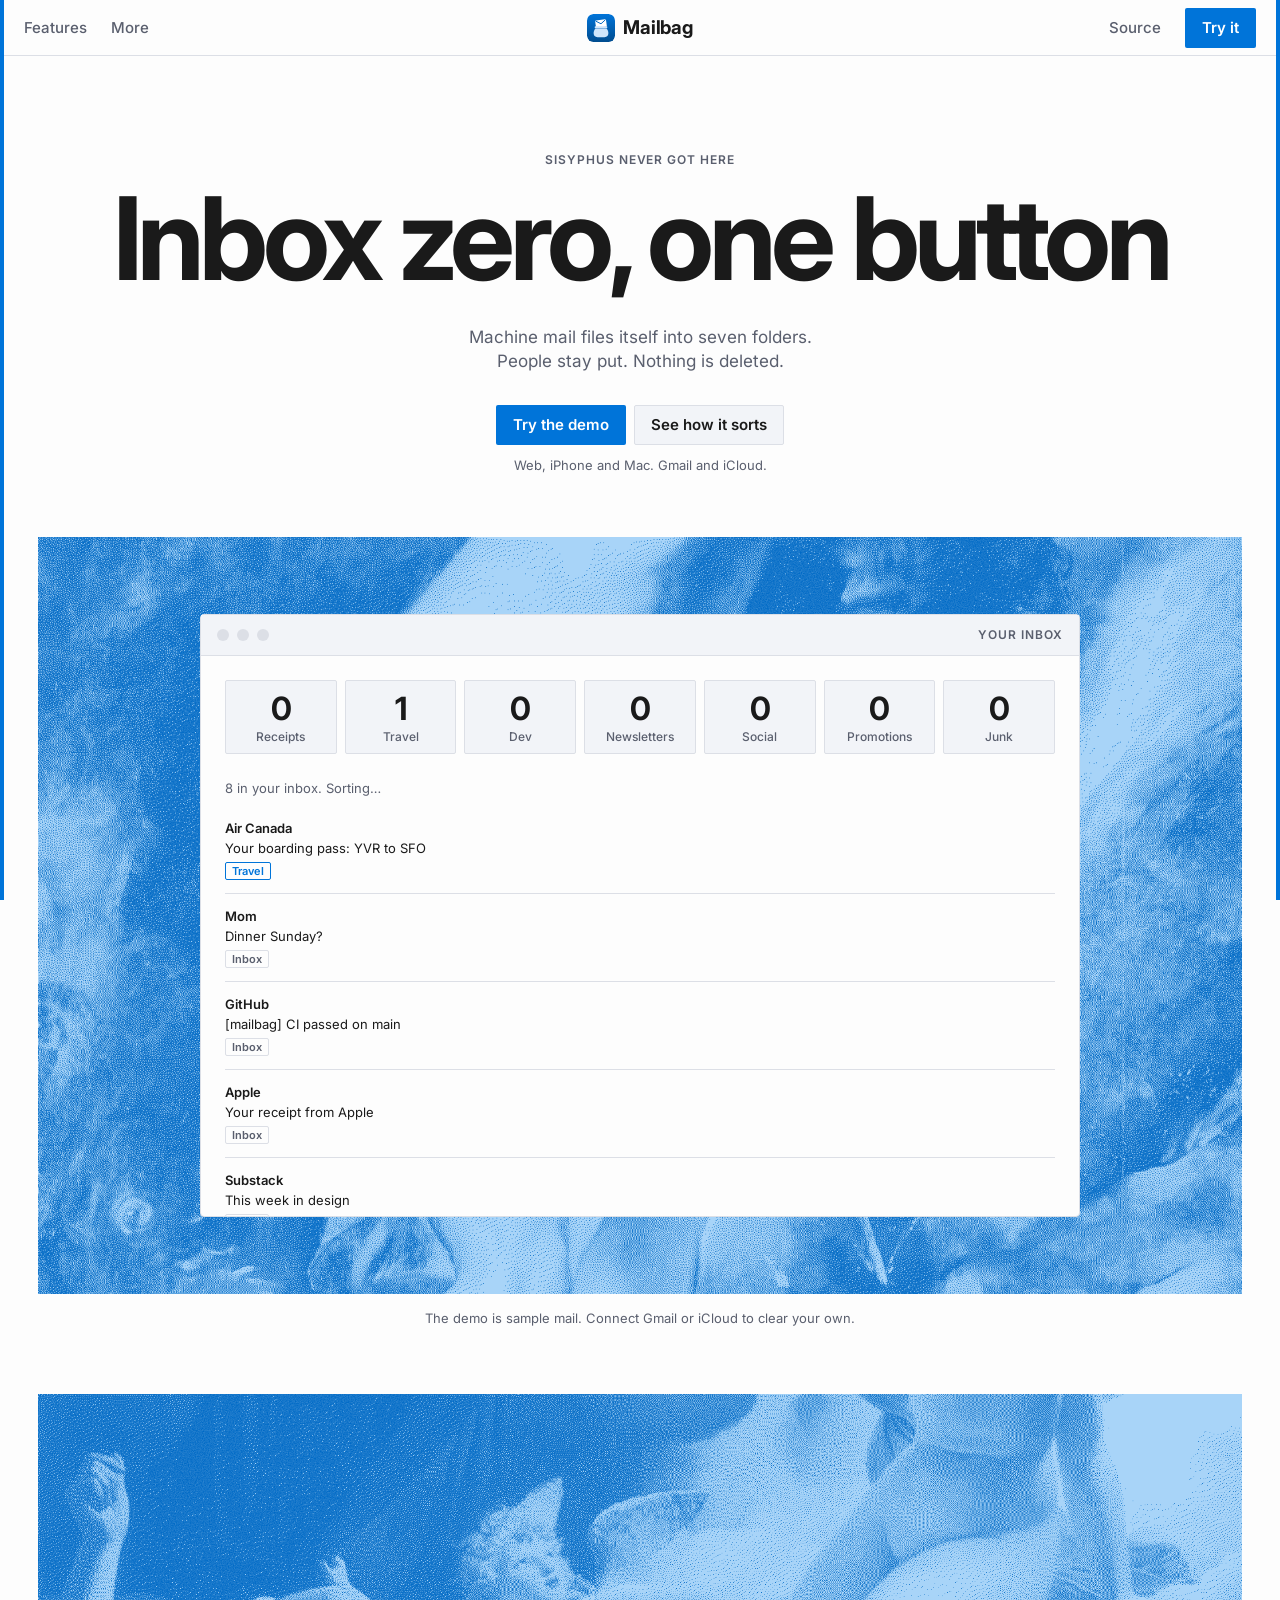
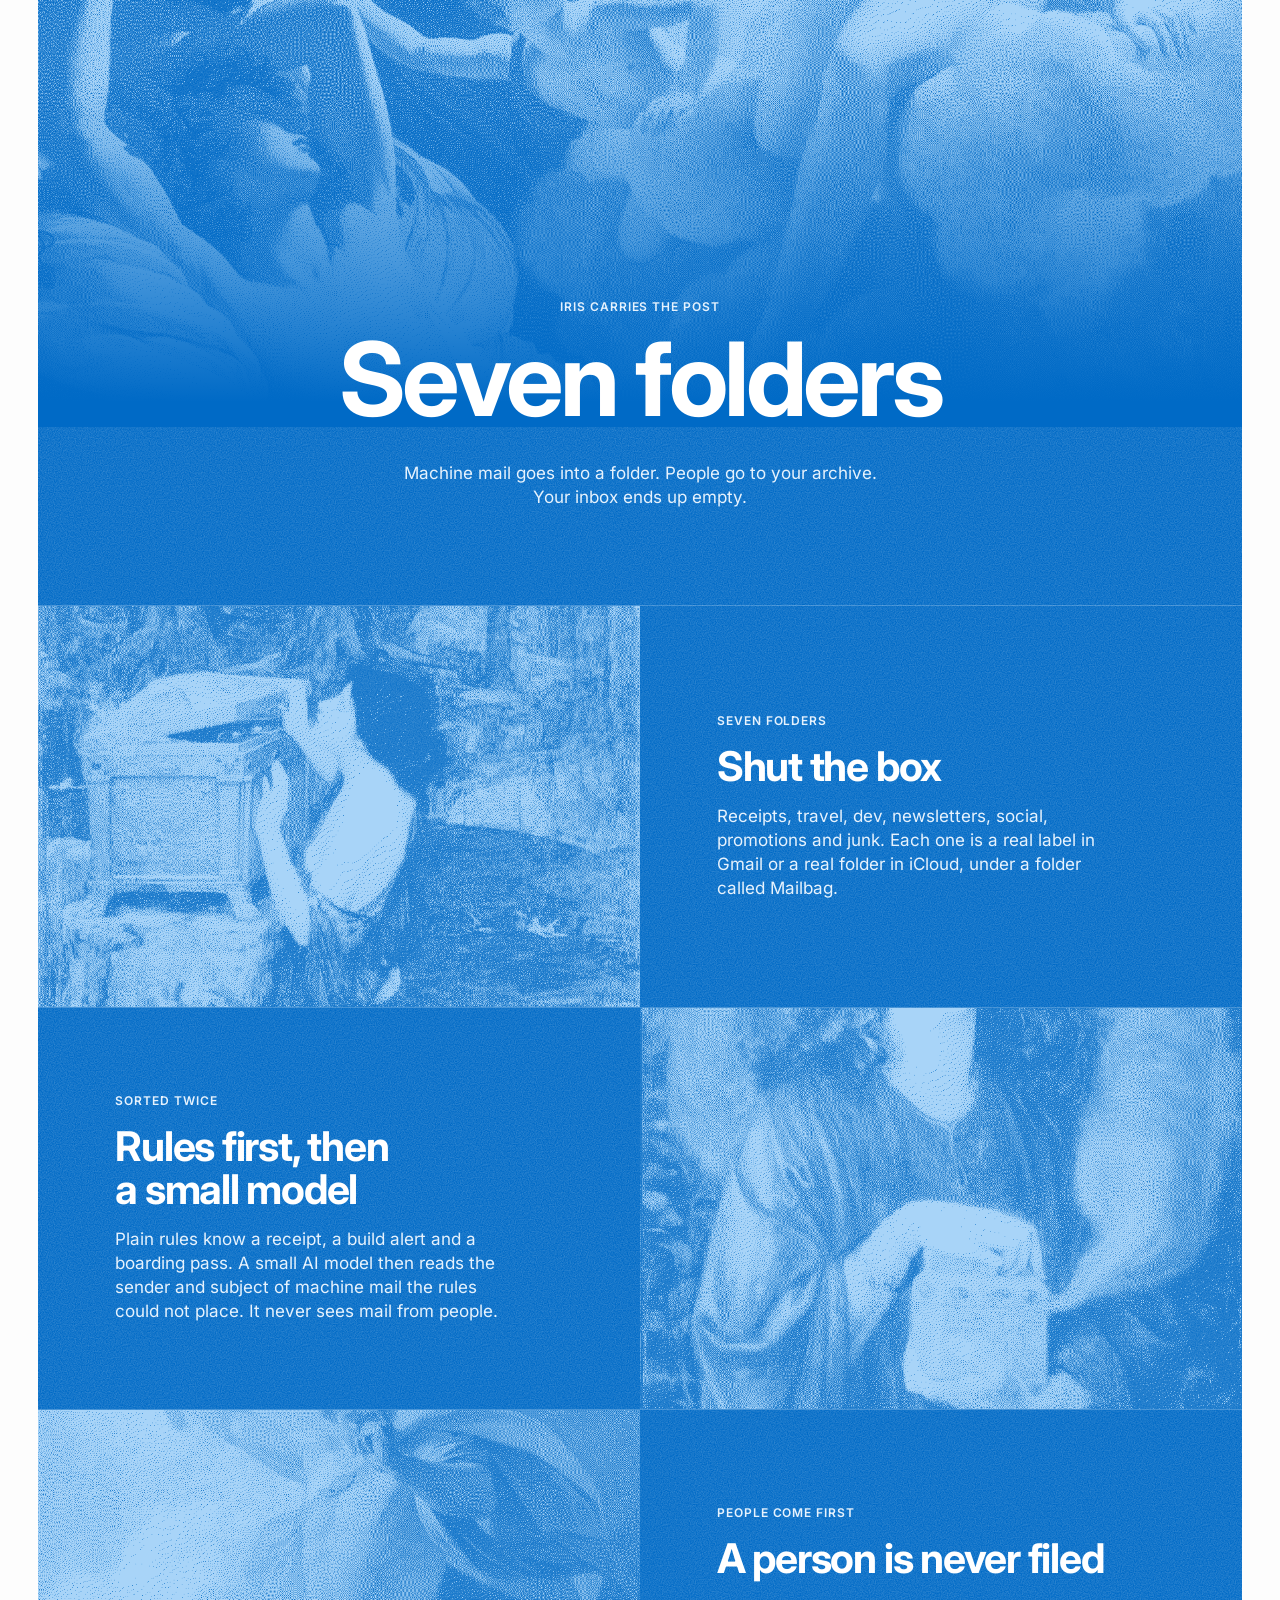
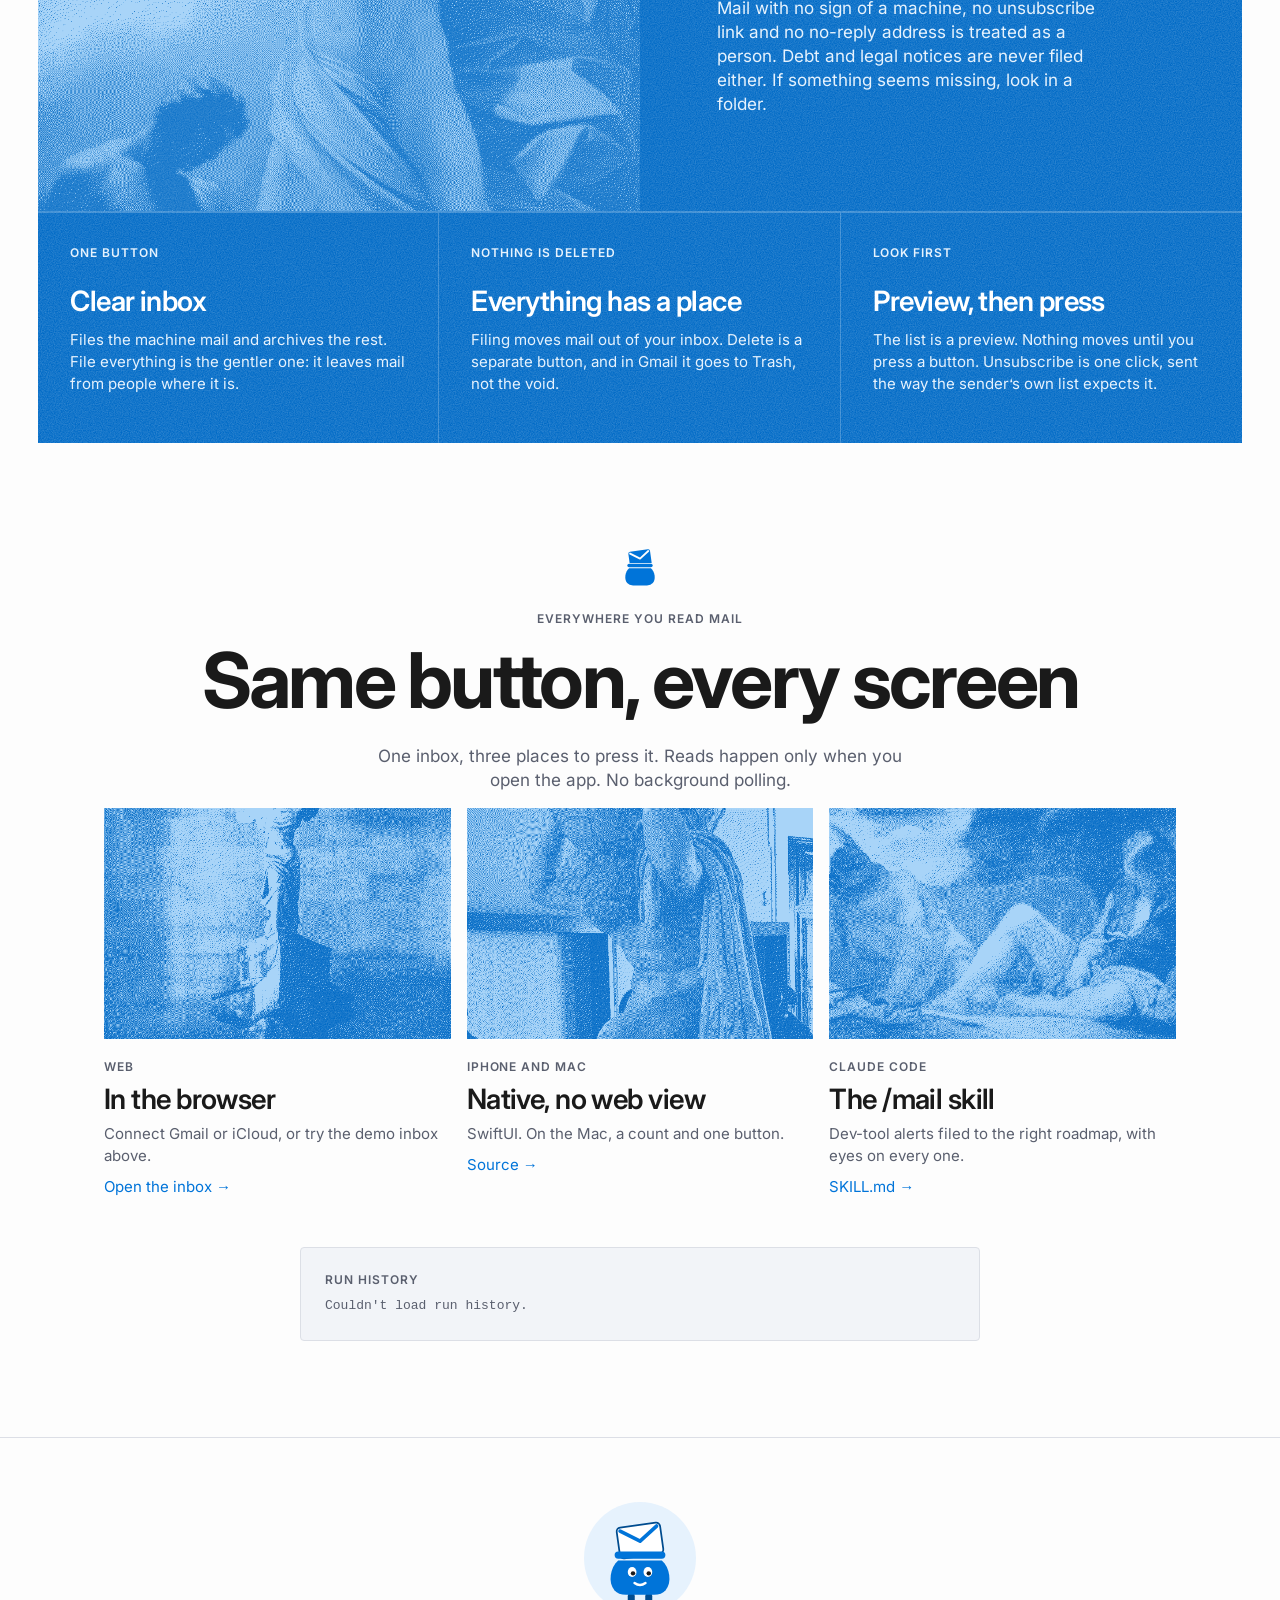
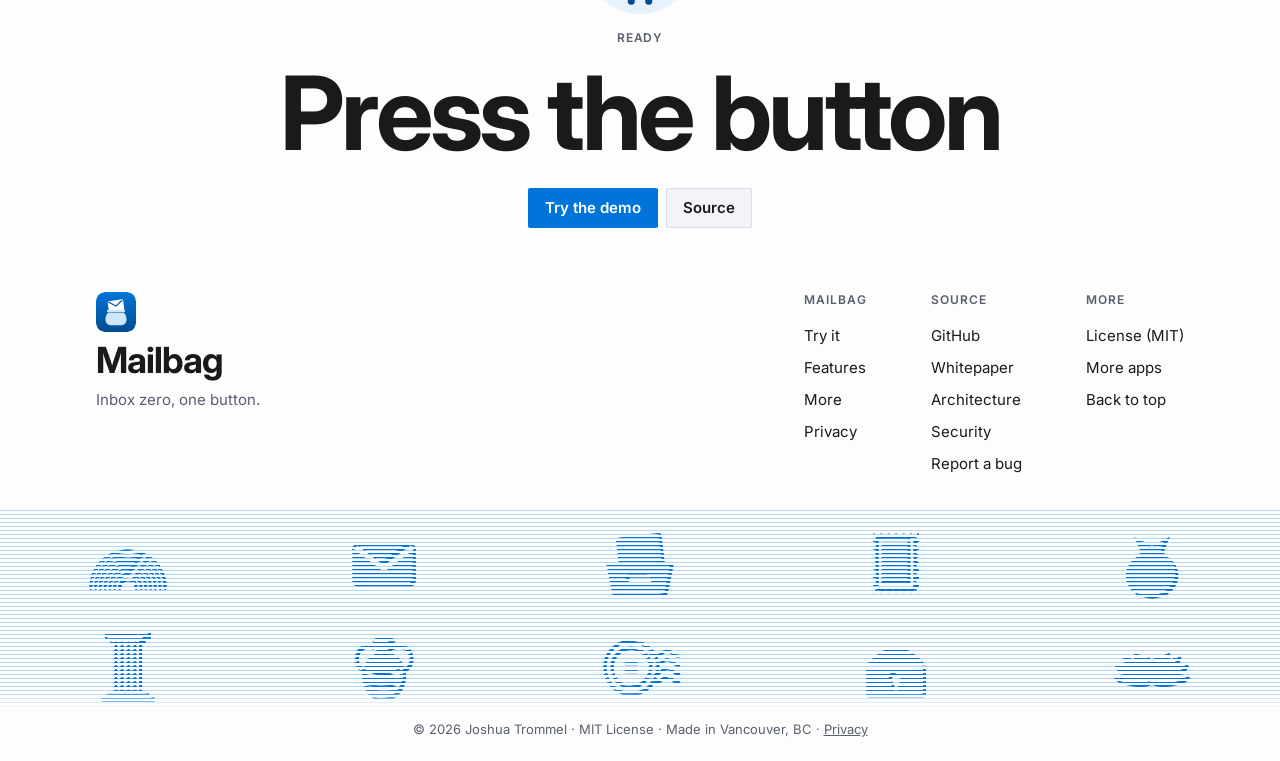
==== commit a837a299: "Landing: ask /api/session first, so signed-out visits never log a 401 Co-Authored-By: Claude Opus 5." ====
--- a/landing/index.html
+++ b/landing/index.html
@@ -347,7 +347,11 @@
     });
   }
 
-  fetch('/api/messages', { headers: authHeaders, credentials: 'include' }).then(r => {
+  fetch('/api/session', { headers: authHeaders, credentials: 'include' }).then(r => r.json()).catch(() => ({ in: false })).then(s => {
+    if (!s.in) { connectPicker(); return; }
+    return fetch('/api/messages', { headers: authHeaders, credentials: 'include' });
+  }).then(r => {
+    if (!r) return;
     if (r.status === 401) { connectPicker(); return; }
     if (!r.ok) { body.innerHTML = '<p style="margin:0;color:var(--muted);font-size:14px;">Could not load inbox.</p>'; return; }
     return r.json().then(render);
--- a/landing/landing.css
+++ b/landing/landing.css
@@ -117,7 +117,7 @@
 .foot-cols .label { margin-bottom: var(--sp-2); }
 .foot-cols a { color: var(--text); text-decoration: none; font-size: 15px; }
 .foot-cols a:hover { color: var(--accent); }
-.word-band { color: var(--accent); position: relative; width: 100vw; margin: var(--sp-6) 0 0 calc(50% - 50vw); height: clamp(380px, 40vw, 640px); }
+.word-band { color: var(--accent); position: relative; width: 100vw; margin: var(--sp-6) 0 0 calc(50% - 50vw); height: clamp(120px, 16vw, 220px); }
 .word-canvas { position: absolute; inset: 0; width: 100%; height: 100%; display: none; }
 .word-band.live .word-canvas { display: block; }
 .legal { margin-top: var(--sp-2); font-size: var(--size-footnote); line-height: 16px; color: var(--sub); text-wrap: balance; }
@@ -145,7 +145,7 @@
   .cells { grid-template-columns: 1fr; }
   .cell, .cell:nth-child(2n), .cell:nth-child(3n), .cell:nth-last-child(-n+2) { border-right: 0; border-bottom: 1px solid var(--band-line); padding: var(--sp-5); }
   .cell:last-child { border-bottom: 0; }
-  .word-band { height: 320px; }
+  .word-band { height: 140px; }
   .foot-cols { gap: var(--sp-6); }
 }
 @media (prefers-reduced-motion: reduce) {
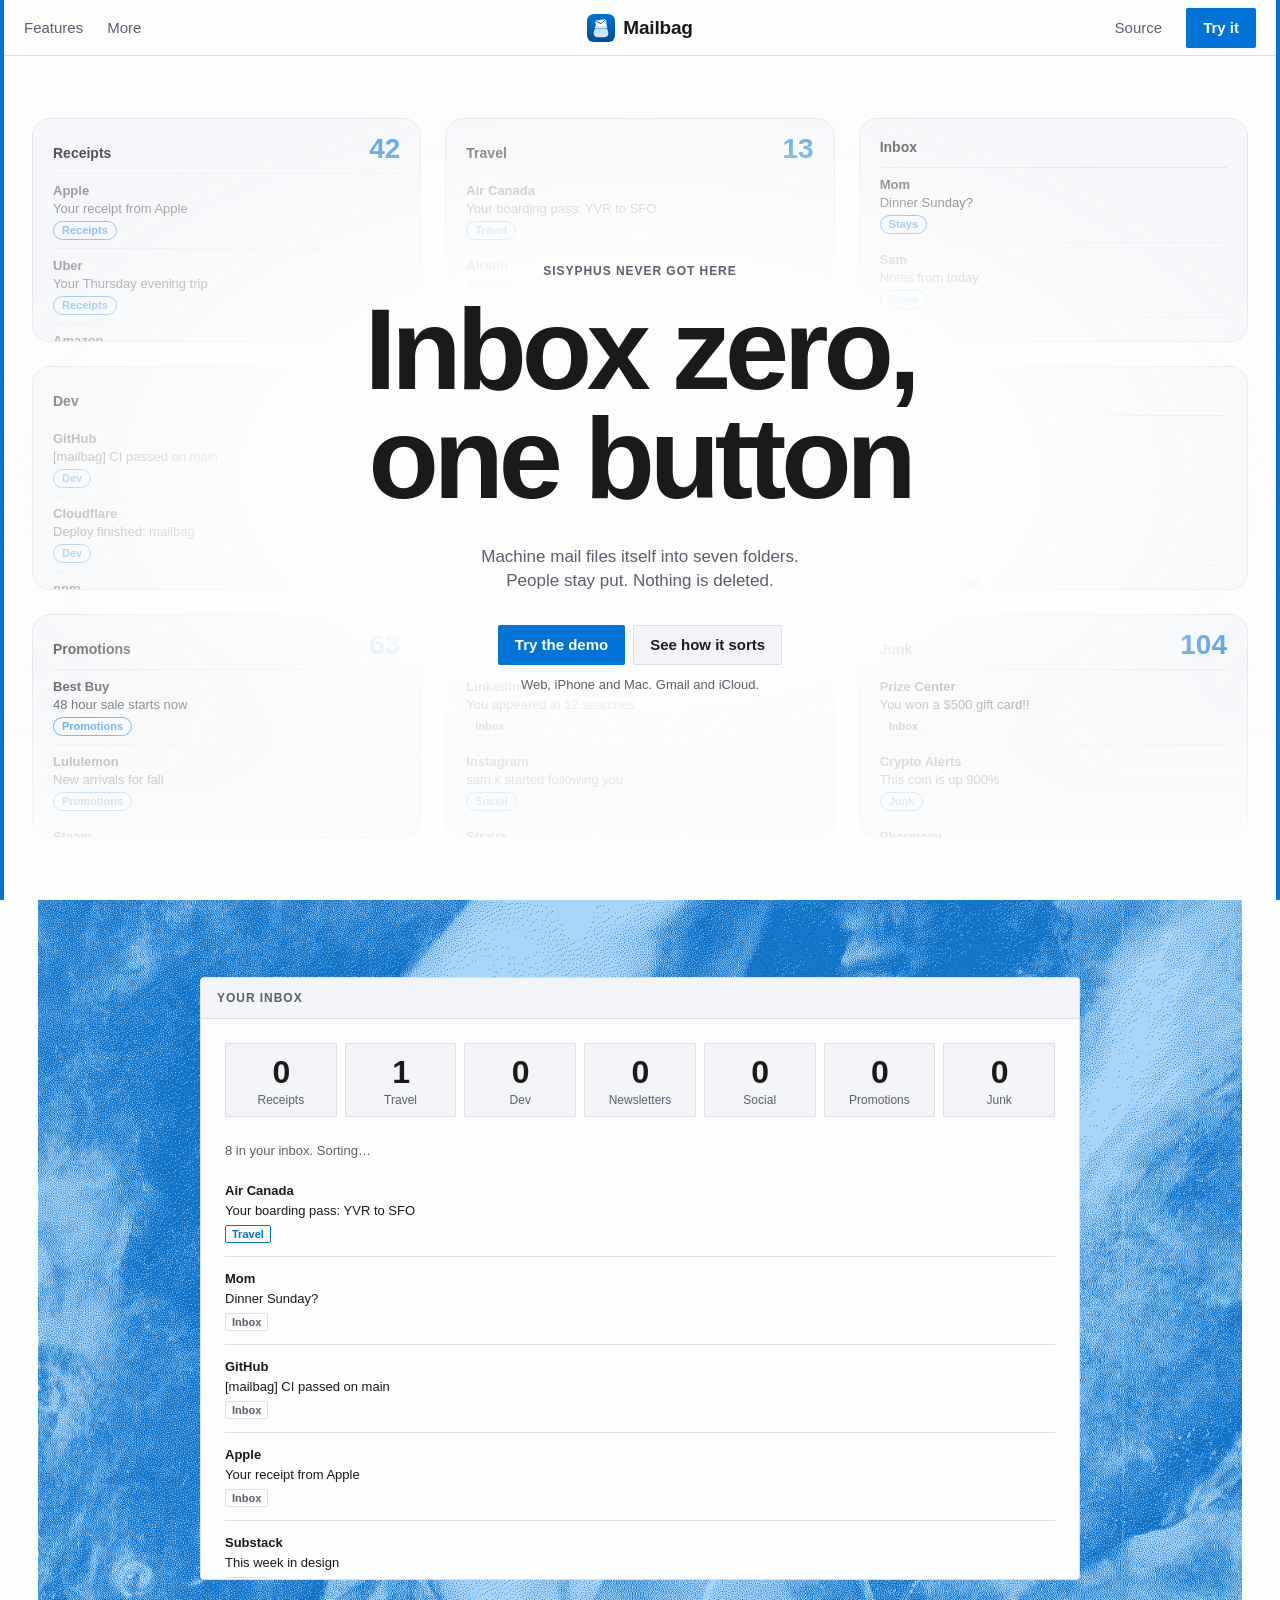
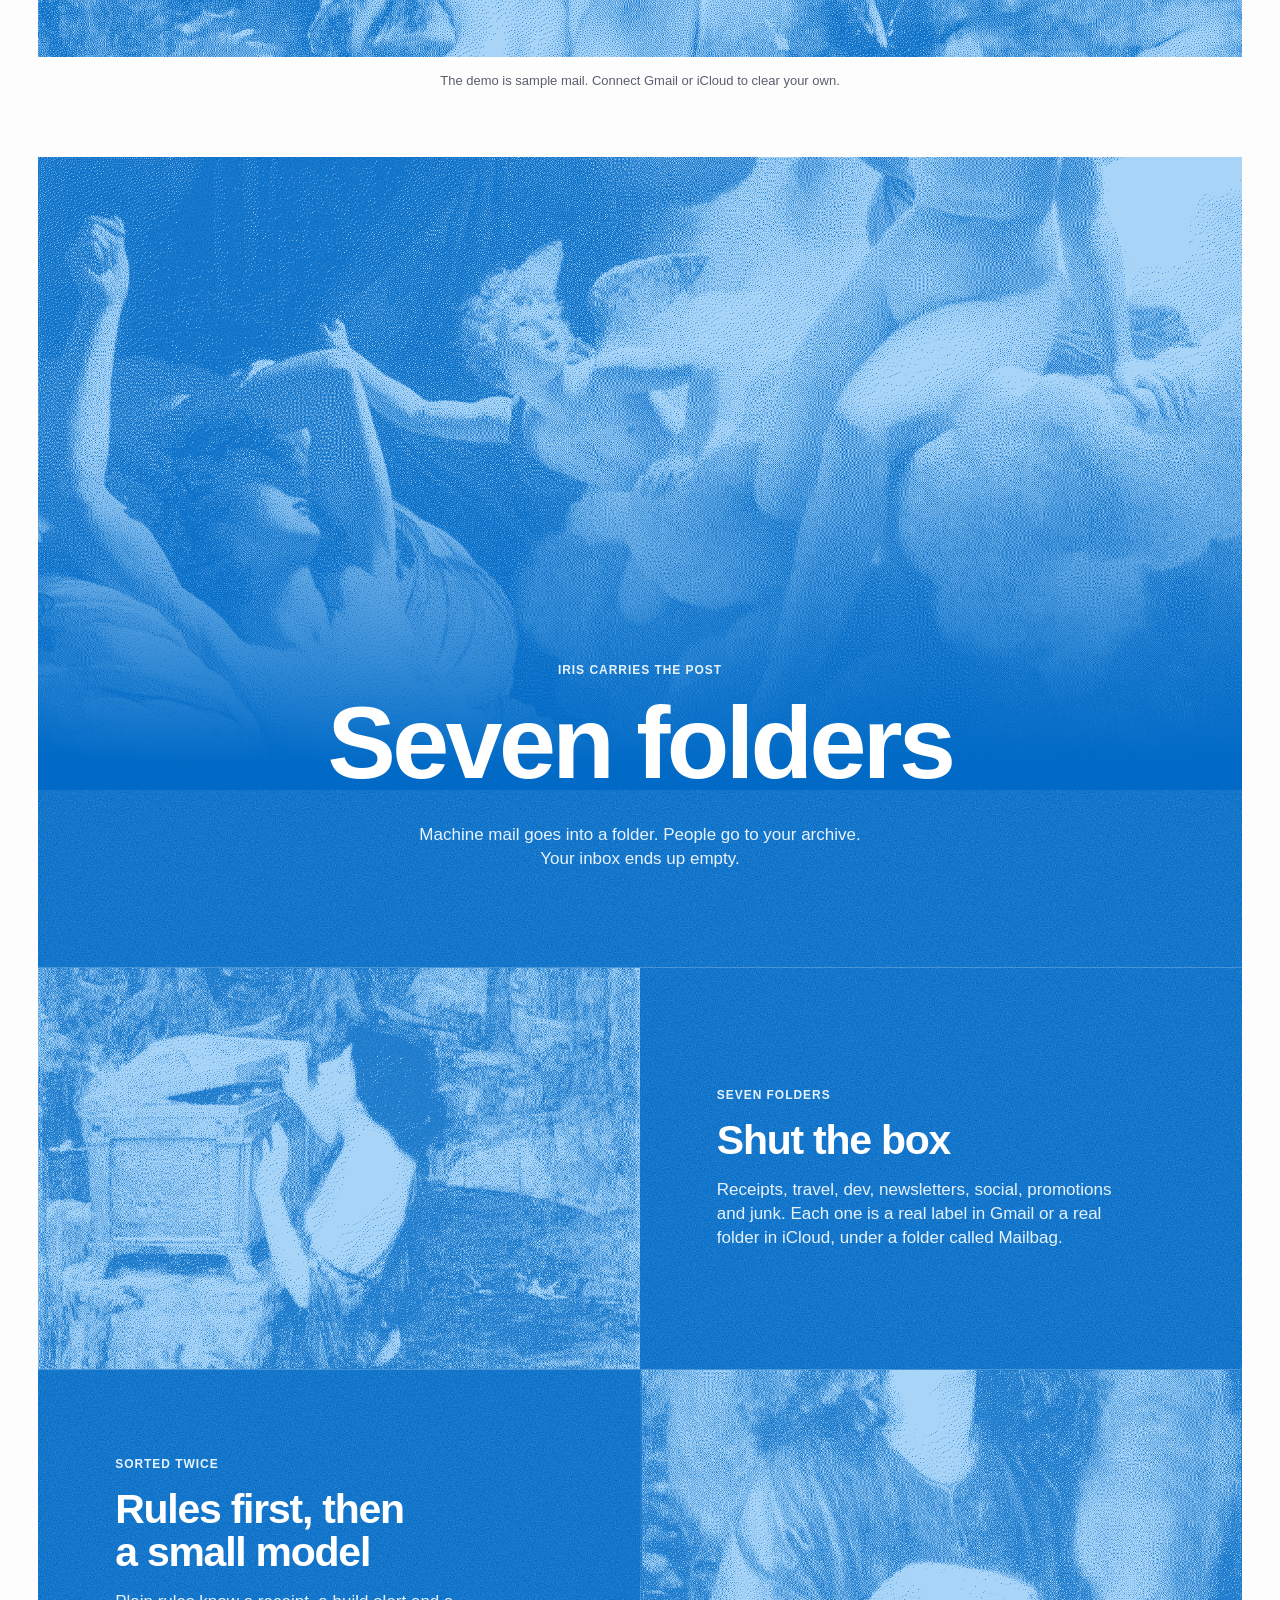
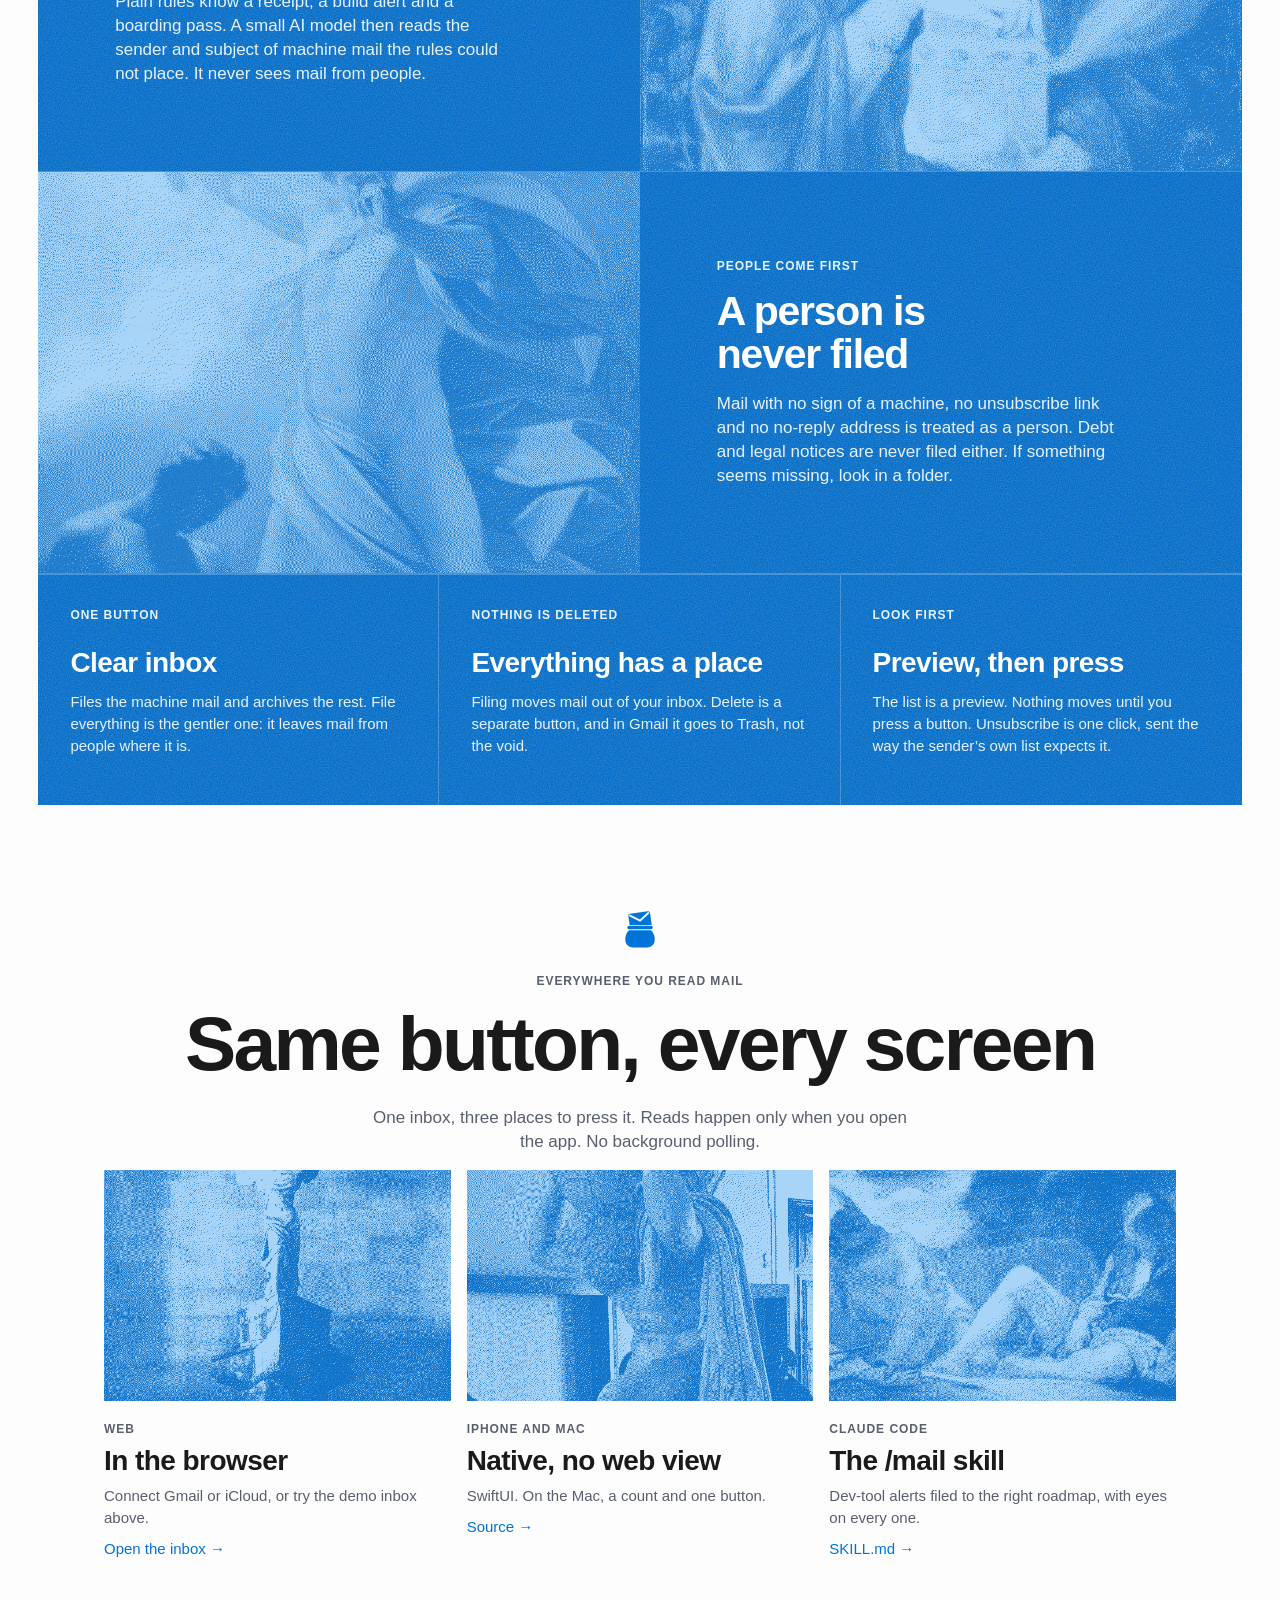
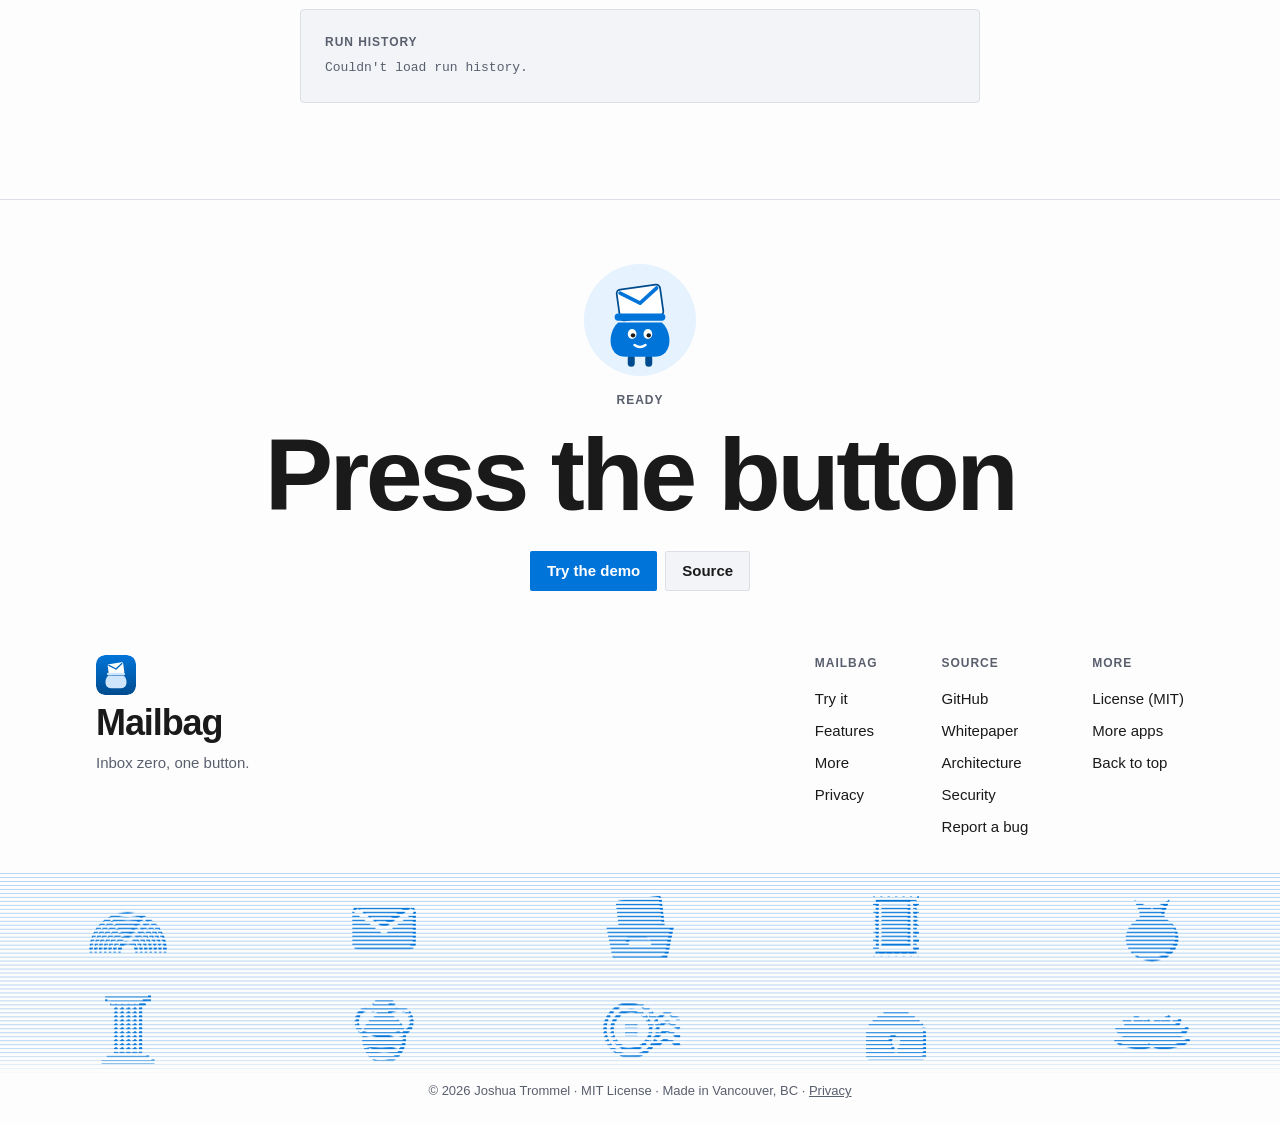
==== commit 586dc6dc: "Landing: mail sorting itself behind the hero, system font One card per folder: sample mail lands, ta" ====
--- a/landing/index.html
+++ b/landing/index.html
@@ -22,6 +22,7 @@
 <meta name="twitter:image" content="https://mailbag.jaybulb.com/og.png">
 <link rel="stylesheet" href="tokens.css">
 <link rel="stylesheet" href="landing.css">
+<link rel="stylesheet" href="hero.css?v=2">
 <script src="landing.js" defer></script>
 </head>
 <body>
@@ -44,6 +45,7 @@
      (Naples); Velazquez, Mercury and Argus (Prado). Every image is used once. -->
 <main id="top">
 <section class="hero" id="hero">
+  <div class="hero-bg" aria-hidden="true" inert><div class="mwall" id="mwall"></div></div>
   <div class="wrap center hero-copy">
     <p class="label">Sisyphus never got here</p>
     <h1>Inbox zero, one button</h1>
@@ -55,11 +57,14 @@
     <p class="fine">Web, iPhone and Mac. Gmail and iCloud.</p>
   </div>
 
+</section>
+
+<section class="try" id="try">
   <div class="demo-wrap reveal">
     <div class="stage">
       <div class="art stage-art" style="--img: url(art/sisyphus.png)" aria-hidden="true"></div>
       <div class="inbox" id="inbox" role="region" aria-label="Your inbox, live">
-        <div class="inbox-head"><span class="lights" aria-hidden="true"><i></i><i></i><i></i></span><p class="label">Your inbox</p></div>
+        <div class="inbox-head"><p class="label">Your inbox</p></div>
         <div id="inboxBody"></div>
       </div>
     </div>
@@ -138,6 +143,7 @@
 </footer>
 
 <script src="footer-band.js" defer></script>
+<script src="hero.js?v=2" defer></script>
 <script>
 // inbox: real triage, gated on a connected session (cookie for web, ?token= for native).
 (function(){
--- a/landing/tokens.css
+++ b/landing/tokens.css
@@ -1,11 +1,6 @@
 /* Mailbag design tokens, shared with the landing (the native apps keep their own accent in the asset catalog).
    Shared system: 8 point grid, one radius set, 48 point capsule controls. The accent is the only colour Mailbag owns. */
-@font-face { font-family: "Mailbag Sans"; src: url("fonts/MailbagSans-Regular.woff2") format("woff2"); font-weight: 400; font-display: swap; }
-@font-face { font-family: "Mailbag Sans"; src: url("fonts/MailbagSans-Medium.woff2") format("woff2"); font-weight: 500; font-display: swap; }
-@font-face { font-family: "Mailbag Sans"; src: url("fonts/MailbagSans-Semibold.woff2") format("woff2"); font-weight: 600; font-display: swap; }
-@font-face { font-family: "Mailbag Sans"; src: url("fonts/MailbagSans-Bold.woff2") format("woff2"); font-weight: 700; font-display: swap; }
-/* Mailbag Display: Inter display cut (SIL OFL 1.1, fonts/OFL.txt), SF Pro Display in spirit: headlines and big numbers only, tight tracking */
-@font-face { font-family: "Mailbag Display"; src: url("fonts/MailbagDisplay.woff2") format("woff2"); font-weight: 100 900; font-display: swap; }
+/* Type: the system font, bold for headlines and big numbers (custom faces retired 2026-11-01) */
 
 :root {
   /* colour */
@@ -30,8 +25,8 @@
   --idle: #8a8d99;            /* unknown */
 
   /* type */
-  --display: "Mailbag Display", "Helvetica Neue", Helvetica, Arial, sans-serif;
-  --font: "Mailbag Sans", -apple-system, BlinkMacSystemFont, "SF Pro Text", "Helvetica Neue", Helvetica, Arial, sans-serif;
+  --display: -apple-system, BlinkMacSystemFont, "SF Pro Display", "Helvetica Neue", Helvetica, Arial, sans-serif;
+  --font: -apple-system, BlinkMacSystemFont, "SF Pro Text", "Helvetica Neue", Helvetica, Arial, sans-serif;
   --size-display: 64px;       /* hero: 64 line, -0.01em */
   --size-title: 34px;         /* section heads: 40 line */
   --size-headline: 20px;      /* card heads: 28 line */
--- a/landing/hero.css
+++ b/landing/hero.css
@@ -0,0 +1,28 @@
+/* Hero: Mailbag's own sorting behind the copy. One card per folder: sample mail arrives in the inbox, takes its
+   folder chip and files away, and the count goes up; people stay put. Blended into the page, parallax in hero.js. */
+.hero { position: relative; isolation: isolate; overflow: hidden; min-height: calc(100svh - 56px); display: grid; align-items: center; padding: var(--sp-8) 0; }
+.hero-copy { position: relative; z-index: 2; }
+.hero::before { content: ""; position: absolute; inset: 0; z-index: 1; pointer-events: none; background: radial-gradient(ellipse 56% 48% at 50% 50%, var(--bg) 50%, transparent 100%); }
+.hero::after { content: ""; position: absolute; left: 0; right: 0; bottom: 0; height: 28%; z-index: 1; pointer-events: none; background: linear-gradient(transparent, var(--bg)); }
+.hero-bg { position: absolute; inset: 0; z-index: 0; pointer-events: none; transform: translate3d(0, var(--py, 0), 0); will-change: transform; }
+.mwall { height: 100%; max-width: 1440px; margin: 0 auto; padding: var(--sp-6); display: grid; grid-template-columns: repeat(3, 1fr); grid-auto-rows: 224px; gap: var(--sp-5); align-content: center; opacity: .75; text-align: left; }
+.mc { background: var(--surface); border: 1px solid var(--line); border-radius: 18px; padding: 16px 20px; overflow: hidden; display: flex; flex-direction: column; gap: 8px; }
+.mc-hd { display: flex; align-items: baseline; justify-content: space-between; font-size: 14px; font-weight: 700; color: var(--text); }
+.mc-hd b { font-size: 28px; line-height: 1; font-variant-numeric: tabular-nums; color: var(--accent); }
+.mc-hd b.bump { animation: mc-bump .4s ease; }
+.mc-row { display: grid; gap: 1px; padding: 8px 0; border-top: 1px solid var(--line); font-size: 13px; line-height: 17px; transition: opacity .5s ease, transform .5s ease; animation: mc-in .4s ease both; }
+.mc-row b { font-weight: 600; color: var(--text); }
+.mc-row span { color: var(--text); white-space: nowrap; overflow: hidden; text-overflow: ellipsis; }
+.mc-row i { font-style: normal; justify-self: start; margin-top: 3px; padding: 0 8px; border: 1px solid var(--line); border-radius: 999px; font-size: 11px; font-weight: 600; color: var(--sub); transition: color .3s, border-color .3s; }
+.mc-row.on i { color: var(--accent); border-color: var(--accent); }
+.mc-row.filed { opacity: .55; }
+.mc-note { margin-top: auto; font-size: 12px; color: var(--sub); }
+@keyframes mc-in { from { opacity: 0; transform: translateY(-6px); } }
+@keyframes mc-bump { 40% { transform: scale(1.18); } }
+@media (max-width: 900px) { .mwall { grid-template-columns: repeat(2, 1fr); } }
+@media (max-width: 560px) { .mwall { grid-template-columns: 1fr; padding: var(--sp-4); grid-auto-rows: 190px; opacity: .5; } .hero::before { background: radial-gradient(ellipse 120% 46% at 50% 50%, var(--bg) 62%, transparent 100%); } }
+@media (max-width: 600px) { .nav { grid-template-columns: auto 1fr; } .nav-brand { grid-column: 1; } .nav-end { grid-column: 2; justify-self: end; } }
+@media (prefers-reduced-motion: reduce) { .mc-row { animation: none; transition: none; } .mc-hd b.bump { animation: none; } }
+/* the live inbox, under the hero now, no window chrome */
+.try { padding: 0 0 var(--sp-8); }
+.try .demo-wrap { margin-top: 0; }
